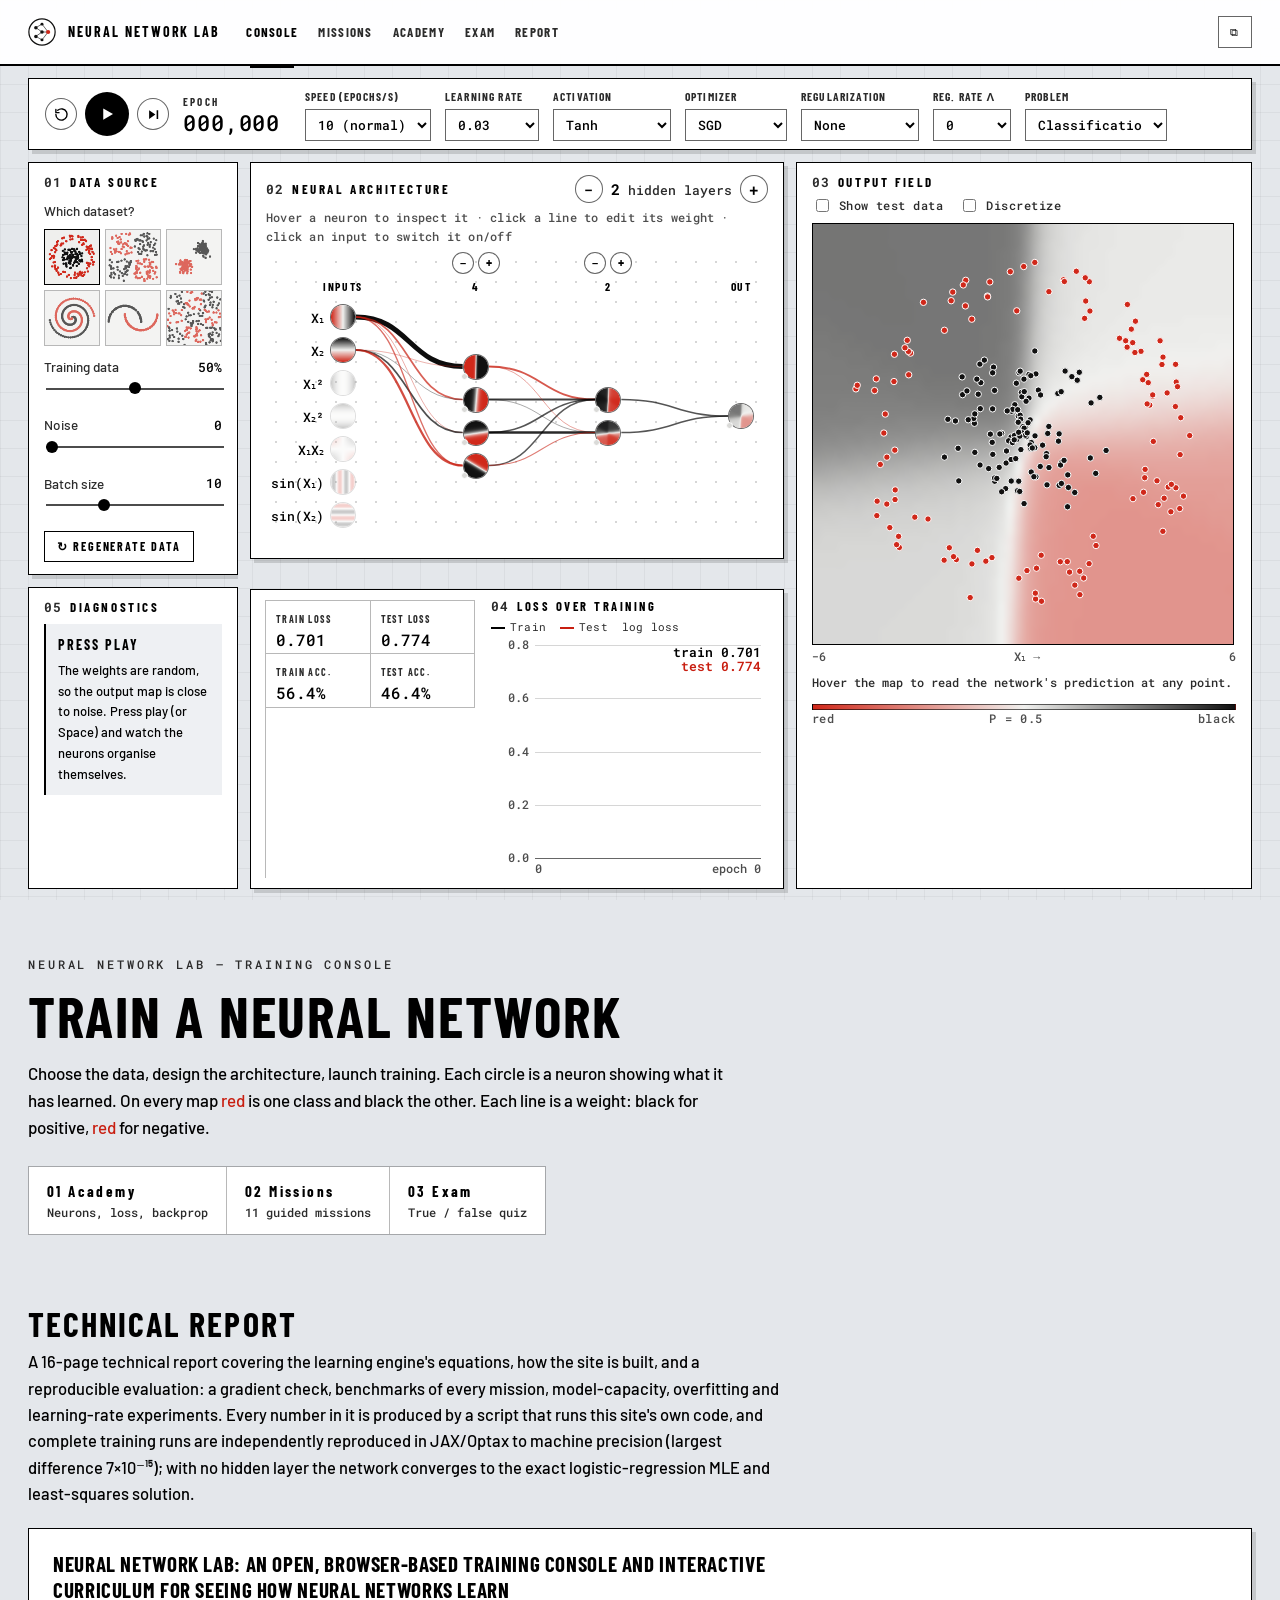
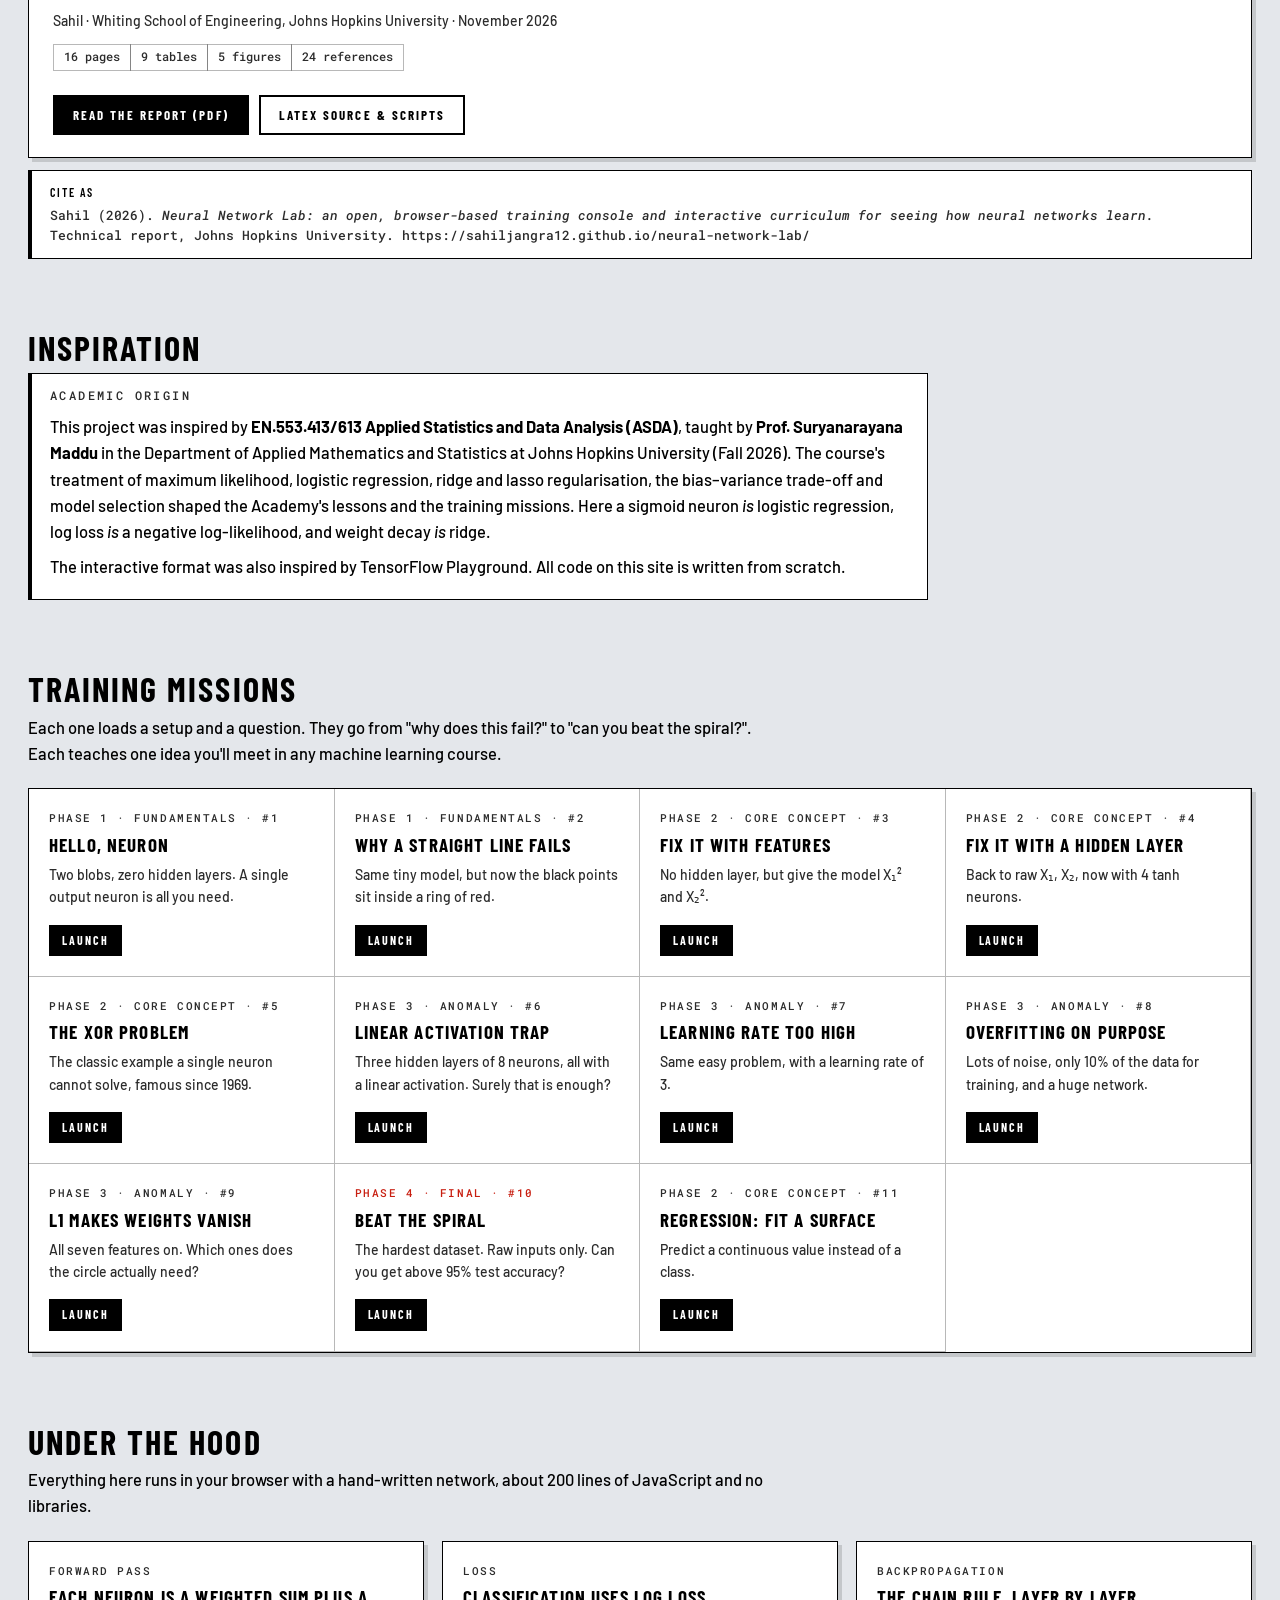
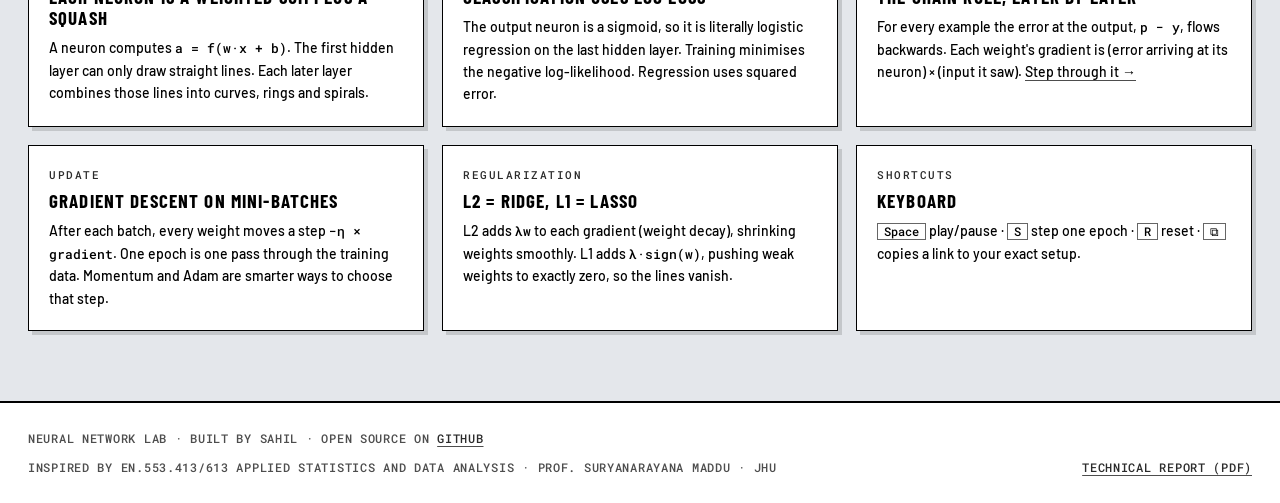
==== index.html @ 4560dbea "Tinted grid background with solid white, black-bordered panels for contrast" ====
<!DOCTYPE html>
<html lang="en">
<head>
<meta charset="utf-8">
<meta name="viewport" content="width=device-width, initial-scale=1">
<meta name="theme-color" content="#ffffff">
<title>Neural Network Lab · Train a neural network in your browser</title>
<meta name="description" content="An interactive neural network playground: build a network, train it live with backpropagation, and see what every neuron learns. With guided challenges and step-by-step lessons.">
<link rel="icon" href="img/logo.svg" type="image/svg+xml">
<link rel="preconnect" href="https://fonts.googleapis.com">
<link href="https://fonts.googleapis.com/css2?family=Barlow:wght@400;500;600;700&family=Barlow+Condensed:wght@500;600;700&family=Roboto+Mono:wght@400;500;600&display=swap" rel="stylesheet">
<link rel="stylesheet" href="css/style.css?v=202611210024">
<script src="js/fx.js?v=202611210024"></script>
</head>
<body>
<header class="nav"><div class="in">
  <a class="brand" href="index.html"><img class="logo" src="img/logo.svg" alt=""><span class="full">NEURAL NETWORK LAB<small>MISSION CONTROL</small></span></a>
  <nav>
    <a href="index.html" class="on">Console</a>
    <a href="#challenges">Missions</a>
    <a href="learn.html">Academy</a>
    <a href="learn.html#quiz" class="opt">Exam</a>
    <a href="#report" class="opt">Report</a>
  </nav>
  <div class="sp"></div>
  <button class="iconbtn" id="share" title="Copy a link to this exact setup" aria-label="Copy link">⧉</button>
  <span class="status"><i></i>SYSTEMS NOMINAL</span>
  <button class="iconbtn" id="fxbtn" title="Toggle visual effects">FX ON</button>
</div></header>


<div class="app">
<div class="topbar"><div class="controls">
  <div class="runctl">
    <button class="roundbtn" id="reset" title="Reset the network (R)" aria-label="Reset"><svg viewBox="0 0 24 24" fill="none" stroke="currentColor" stroke-width="2.2" stroke-linecap="round"><path d="M3 12a9 9 0 1 0 3-6.7"/><path d="M3 4v5h5"/></svg></button>
    <button class="play" id="play" title="Play / pause (Space)" aria-label="Play"><svg id="playicon" viewBox="0 0 24 24" fill="currentColor"><path d="M7 4.5v15l13-7.5z"/></svg></button>
    <button class="roundbtn" id="step" title="Train one epoch (S)" aria-label="Step"><svg viewBox="0 0 24 24" fill="currentColor"><path d="M5 5v14l10-7zM17 5h2.5v14H17z"/></svg></button>
  </div>
  <div class="epoch">Epoch<b id="epoch">000,000</b></div>
  <div class="ctl"><span>Speed (epochs/s)</span><select id="speed"><option value="1">1 (slowest)</option><option value="3">3</option><option value="10">10 (normal)</option><option value="25">25</option><option value="60">60 (max)</option></select></div>
  <div class="ctl"><span>Learning rate</span><select id="lr"></select></div>
  <div class="ctl"><span>Activation</span><select id="act"></select></div>
  <div class="ctl"><span>Optimizer</span><select id="opt"><option value="sgd">SGD</option><option value="momentum">Momentum</option><option value="adam">Adam</option></select></div>
  <div class="ctl"><span>Regularization</span><select id="reg"><option value="none">None</option><option value="l1">L1 (lasso)</option><option value="l2">L2 (ridge)</option></select></div>
  <div class="ctl"><span>Reg. rate λ</span><select id="regRate"></select></div>
  <div class="ctl"><span>Problem</span><select id="problem"><option value="class">Classification</option><option value="reg">Regression</option></select></div>
</div></div>

<div class="mission"><div class="bar" id="mission">
  <div class="t" id="missiontext"></div>
  <button class="btn sm" id="missionclose">Close</button>
</div></div>

<main class="pg">
  <!-- LEFT: data -->
  <div class="left">
    <div class="panel">
      <h3><span><span class="tagn">01</span>Data source</span></h3>
      <div class="sub" style="margin-bottom:8px">Which dataset?</div>
      <div class="dsgrid" id="dsgrid"></div>
      <div class="field"><div class="row"><span>Training data</span><span class="val" id="ratiov"></span></div><input type="range" id="ratio" min="10" max="90" step="10"></div>
      <div class="field"><div class="row"><span>Noise</span><span class="val" id="noisev"></span></div><input type="range" id="noise" min="0" max="50" step="5"></div>
      <div class="field"><div class="row"><span>Batch size</span><span class="val" id="batchv"></span></div><input type="range" id="batch" min="1" max="30" step="1"></div>
      <div class="field"><button class="btn sm" id="regen">↻ Regenerate data</button></div>
    </div>
    <div class="panel diag">
      <h3><span><span class="tagn">05</span>Diagnostics</span></h3>
      <div class="insight" id="insight"><b>Press play</b>The network starts with random weights, so its output map is close to random. Press play and watch it organise itself.</div>
    </div>
  </div>

  <!-- MIDDLE: network + telemetry -->
  <div class="mid">
  <div class="panel netpanel">
    <div class="nethead">
      <h3 style="margin:0"><span><span class="tagn">02</span>Neural architecture</span></h3>
      <div class="layers">
        <button class="roundbtn" id="remlayer" title="Remove a hidden layer" aria-label="Remove layer" style="width:28px;height:28px">−</button>
        <span><b id="nlayers">2</b> hidden layers</span>
        <button class="roundbtn" id="addlayer" title="Add a hidden layer" aria-label="Add layer" style="width:28px;height:28px">+</button>
        <span class="sub" id="nparams" style="margin-left:8px"></span>
      </div>
    </div>
    <div class="nettip">Hover a neuron to inspect it · click a line to edit its weight · click an input to switch it on/off</div>
    <div class="netwrap"><div class="net" id="net"><svg class="links" id="links"></svg></div></div>
  </div>
  <div class="panel tele">
    <div class="stats">
        <div class="stat"><span>Train loss</span><b id="trainloss">–</b></div>
        <div class="stat"><span>Test loss</span><b id="testloss">–</b></div>
        <div class="stat"><span id="acclbl">Train acc.</span><b id="trainacc">–</b></div>
        <div class="stat"><span id="acclbl2">Test acc.</span><b id="testacc">–</b></div>
    </div>
    <div class="chartbox"><h3><span><span class="tagn">04</span>Loss over training</span><span class="legend" style="margin:0"><span><i style="background:var(--fg)"></i>Train</span><span><i style="background:var(--neg)"></i>Test</span><span id="lossname"></span></span></h3><canvas id="losschart"></canvas></div>
  </div>
  </div>

  <!-- RIGHT: output -->
  <div class="right">
    <div class="panel outpanel">
      <h3><span><span class="tagn">03</span>Output field</span></h3>
      <div style="display:flex;gap:16px;margin:-4px 0 8px"><label class="chk"><input type="checkbox" id="showTest"> Show test data</label><label class="chk"><input type="checkbox" id="discretize"> Discretize</label></div>
      <div class="outbox"><canvas id="out" width="400" height="400"></canvas></div>
      <div class="axis"><span>−6</span><span>X₁ →</span><span>6</span></div>
      <div class="probe" id="probe">Hover the map to read the network's prediction at any point.</div>
      <div class="scale"></div>
      <div class="scalelbl"><span id="sclo">−1</span><span id="scmid">0</span><span id="schi">1</span></div>
    </div>
  </div>
</main>
</div>

<section class="hero" id="about">
  <div>
    <div class="kicker">NEURAL NETWORK LAB — TRAINING CONSOLE</div>
    <h1>Train a neural network</h1>
    <p>Choose the data, design the architecture, launch training. Each circle is a neuron showing what it has learned. On every map <span style="color:var(--neg)">red</span> is one class and black the other. Each line is a weight: black for positive, <span style="color:var(--neg)">red</span> for negative.</p>
  </div>
  <div class="steps3">
    <a href="learn.html"><b>01 Academy</b>Neurons, loss, backprop</a>
    <a href="#challenges"><b>02 Missions</b>11 guided missions</a>
    <a href="learn.html#quiz"><b>03 Exam</b>True / false quiz</a>
  </div>
</section>

<section class="section" id="report">
  <h2>Technical report</h2>
  <p class="lead">A 16-page technical report covering the learning engine's equations, how the site is built, and a reproducible evaluation: a gradient check, benchmarks of every mission, model-capacity, overfitting and learning-rate experiments. Every number in it is produced by a script that runs this site's own code, and complete training runs are independently reproduced in JAX/Optax to machine precision (largest difference 7×10⁻¹⁵); with no hidden layer the network converges to the exact logistic-regression MLE and least-squares solution.</p>
  <div class="reportbox">
    <div class="rmeta">
      <div class="rtitle">Neural Network Lab: an open, browser-based training console and interactive curriculum for seeing how neural networks learn</div>
      <div class="rauth">Sahil · Whiting School of Engineering, Johns Hopkins University · November 2026</div>
      <div class="rfacts"><span>16 pages</span><span>9 tables</span><span>5 figures</span><span>24 references</span></div>
    </div>
    <div class="ractions">
      <a class="btn pri" href="report/neural-network-lab-technical-report.pdf" target="_blank" rel="noopener">Read the report (PDF)</a>
      <a class="btn" href="https://github.com/sahiljangra12/neural-network-lab/tree/main/paper" target="_blank" rel="noopener">LaTeX source &amp; scripts</a>
    </div>
  </div>
  <div class="cite"><span>Cite as</span>Sahil (2026). <i>Neural Network Lab: an open, browser-based training console and interactive curriculum for seeing how neural networks learn.</i> Technical report, Johns Hopkins University. https://sahiljangra12.github.io/neural-network-lab/</div>
</section>

<section class="section" id="inspiration">
  <h2>Inspiration</h2>
  <div class="inspo">
    <div class="ilabel">Academic origin</div>
    <p>This project was inspired by <b>EN.553.413/613 Applied Statistics and Data Analysis (ASDA)</b>, taught by <b>Prof. Suryanarayana Maddu</b> in the Department of Applied Mathematics and Statistics at Johns Hopkins University (Fall 2026). The course's treatment of maximum likelihood, logistic regression, ridge and lasso regularisation, the bias–variance trade-off and model selection shaped the Academy's lessons and the training missions. Here a sigmoid neuron <i>is</i> logistic regression, log loss <i>is</i> a negative log-likelihood, and weight decay <i>is</i> ridge.</p>
    <p class="sub">The interactive format was also inspired by TensorFlow Playground. All code on this site is written from scratch.</p>
  </div>
</section>

<section class="section" id="challenges">
  <h2>Training missions</h2>
  <p class="lead">Each one loads a setup and a question. They go from "why does this fail?" to "can you beat the spiral?". Each teaches one idea you'll meet in any machine learning course.</p>
  <div class="cards" id="cards"></div>
</section>

<section class="section">
  <h2>Under the hood</h2>
  <p class="lead">Everything here runs in your browser with a hand-written network, about 200 lines of JavaScript and no libraries.</p>
  <div class="guide">
    <div class="card"><div class="lvl l2">Forward pass</div><h4>Each neuron is a weighted sum plus a squash</h4><p>A neuron computes <code>a = f(w·x + b)</code>. The first hidden layer can only draw straight lines. Each later layer combines those lines into curves, rings and spirals.</p></div>
    <div class="card"><div class="lvl l2">Loss</div><h4>Classification uses log loss</h4><p>The output neuron is a sigmoid, so it is literally logistic regression on the last hidden layer. Training minimises the negative log-likelihood. Regression uses squared error.</p></div>
    <div class="card"><div class="lvl l2">Backpropagation</div><h4>The chain rule, layer by layer</h4><p>For every example the error at the output, <code>p − y</code>, flows backwards. Each weight's gradient is (error arriving at its neuron) × (input it saw). <a href="learn.html#backprop">Step through it →</a></p></div>
    <div class="card"><div class="lvl l2">Update</div><h4>Gradient descent on mini-batches</h4><p>After each batch, every weight moves a step <code>−η × gradient</code>. One epoch is one pass through the training data. Momentum and Adam are smarter ways to choose that step.</p></div>
    <div class="card"><div class="lvl l2">Regularization</div><h4>L2 = ridge, L1 = lasso</h4><p>L2 adds <code>λw</code> to each gradient (weight decay), shrinking weights smoothly. L1 adds <code>λ·sign(w)</code>, pushing weak weights to exactly zero, so the lines vanish.</p></div>
    <div class="card"><div class="lvl l2">Shortcuts</div><h4>Keyboard</h4><p><span class="kbd">Space</span> play/pause · <span class="kbd">S</span> step one epoch · <span class="kbd">R</span> reset · <span class="kbd">⧉</span> copies a link to your exact setup.</p></div>
  </div>
</section>

<footer class="site"><div class="in">
  <span>Neural Network Lab · built by Sahil · open source on <a href="https://github.com/sahiljangra12/neural-network-lab">GitHub</a></span>
  <span>Inspired by EN.553.413/613 Applied Statistics and Data Analysis · Prof. Suryanarayana Maddu · JHU</span>
  <span><a href="report/neural-network-lab-technical-report.pdf">Technical report (PDF)</a></span>
</div></footer>

<div id="boot"><div class="term"><div class="logo-big">NEURAL NETWORK LAB</div><div class="lines"></div><div class="bar2"><i></i></div><div class="skip">Click to skip</div></div></div>
<div id="fab"><button id="fabplay" aria-label="Play or pause training"><svg viewBox="0 0 24 24" fill="currentColor"><path d="M7 4.5v15l13-7.5z"/></svg></button><div><b id="fabep">Epoch 0</b><span id="fabacc"></span></div></div>
<div class="tooltip" id="tip"></div>
<div class="wedit" id="wedit"><div style="margin-bottom:6px;color:var(--mut)" id="weditlbl">Weight</div><input id="weditin" type="number" step="0.1"> <button class="btn sm" id="weditok">Set</button></div>

<script type="module" src="js/playground.js?v=202611210024"></script>
</body>
</html>
---- css/style.css ----
/* ============ NEURAL NETWORK LAB · mission-control theme (light) ============ */
:root {
  --bg: #ffffff; --card: #ffffff; --card2: #f4f4f2; --solid: #fafafa;
  --fg: #000000; --mut: #2b2b2b; --faint: #4d4d4d;
  --line: rgba(0, 0, 0, .28); --line2: rgba(0, 0, 0, .6);
  --acc: #111111; --acc2: #d0281a; --acc-soft: rgba(0, 0, 0, .04);
  --pos: #000000; --neg: #c81e10; --ok: #000000; --warn: #c81e10; --bad: #c81e10;
  --display: 'Barlow Condensed', 'Barlow', 'Helvetica Neue', Arial, sans-serif;
  --body: 'Barlow', 'Helvetica Neue', Arial, sans-serif;
  --mono: 'Roboto Mono', ui-monospace, monospace;
}
* { box-sizing: border-box; }
html { scroll-behavior: smooth; }
body { margin: 0; background: var(--bg); color: var(--fg); font: 16px/1.6 var(--body); -webkit-font-smoothing: antialiased; overflow-x: hidden; }
body::before { content: none; }
#fxcanvas { position: fixed; inset: 0; z-index: -1; pointer-events: none; }
a { color: var(--fg); text-decoration: underline; text-decoration-color: var(--faint); text-underline-offset: 3px; }
a:hover { text-decoration-color: var(--fg); }
code, .mono { font-family: var(--mono); font-size: .9em; }
h1, h2, h3, h4 { font-family: var(--display); letter-spacing: .06em; line-height: 1.1; font-weight: 600; text-transform: uppercase; }
::selection { background: rgba(0,0,0, .25); }

/* ---------- Panels: thin rules, no decoration ---------- */
.panel, .controls, .card, .widget, .mission .bar { position: relative; background: var(--card); border: 1px solid var(--line); }

/* ---------- Nav ---------- */
.nav { position: sticky; top: 0; z-index: 50; background: rgba(255,255,255,.9); backdrop-filter: blur(10px); border-bottom: 1px solid var(--line); }
.nav .in { max-width: 1480px; margin: 0 auto; padding: 14px 28px; display: flex; align-items: center; gap: 30px; }
.brand { display: flex; align-items: center; gap: 12px; color: var(--fg); font-family: var(--display); font-weight: 700; letter-spacing: .22em; font-size: 16px; text-decoration: none; }
.brand .logo { width: 28px; height: 28px; }
.brand small { display: block; font-family: var(--mono); font-weight: 400; letter-spacing: .12em; color: var(--faint); font-size: 10px; margin-top: 2px; }
.nav nav { display: flex; gap: 4px; }
.nav nav a { color: var(--mut); padding: 6px 12px; font-family: var(--display); font-size: 14px; font-weight: 600; letter-spacing: .16em; text-transform: uppercase; text-decoration: none; position: relative; }
.nav nav a:hover, .nav nav a.on { color: var(--fg); }
.nav nav a.on::after { content: ''; position: absolute; left: 12px; right: 12px; bottom: -15px; height: 2px; background: var(--fg); }
.nav .sp { flex: 1; }
.status { font-family: var(--mono); font-size: 11px; color: var(--mut); letter-spacing: .12em; display: flex; align-items: center; gap: 8px; }
.status i { width: 6px; height: 6px; border-radius: 50%; background: var(--neg); }
.iconbtn { white-space: nowrap; background: transparent; border: 1px solid var(--line2); color: var(--fg); min-width: 34px; height: 32px; cursor: pointer; display: grid; place-items: center; font-family: var(--mono); font-size: 11px; letter-spacing: .1em; padding: 0 9px; }
.iconbtn:hover { background: var(--fg); color: var(--bg); }

/* ---------- Buttons & inputs ---------- */
button, select, input { font: inherit; }
.btn { border: 2px solid var(--fg); background: transparent; color: var(--fg); padding: 8px 18px; cursor: pointer; font-family: var(--display); font-weight: 600; font-size: 13px; letter-spacing: .16em; text-transform: uppercase; display: inline-flex; align-items: center; gap: 6px; transition: background .15s, color .15s; }
.btn:hover { background: var(--fg); color: var(--bg); }
.btn.pri { background: var(--fg); color: var(--bg); }
.btn.pri:hover { background: transparent; color: var(--fg); }
.btn.sm { padding: 5px 12px; font-size: 12px; border-width: 1px; }
.btn:disabled { opacity: .3; cursor: default; background: transparent; color: var(--fg); }
select { border: 1px solid var(--line2); background: var(--bg); color: var(--fg); padding: 6px 8px; font-family: var(--mono); font-size: 13px; cursor: pointer; border-radius: 0; }
select:focus, input:focus { outline: 1px solid var(--fg); }
input[type=number] { background: var(--bg); color: var(--fg); border: 1px solid var(--line2); padding: 4px 6px; font-family: var(--mono); }
input[type=range] { -webkit-appearance: none; appearance: none; width: 100%; height: 18px; background: transparent; cursor: pointer; }
input[type=range]::-webkit-slider-runnable-track { height: 1px; background: rgba(0,0,0,.45); }
input[type=range]::-moz-range-track { height: 1px; background: rgba(0,0,0,.45); }
input[type=range]::-webkit-slider-thumb { -webkit-appearance: none; width: 12px; height: 12px; margin-top: -5.5px; background: var(--fg); border-radius: 50%; }
input[type=range]::-moz-range-thumb { width: 12px; height: 12px; background: var(--fg); border-radius: 50%; border: 0; }
input[type=checkbox] { accent-color: #111; }
label.chk { display: flex; align-items: center; gap: 7px; font-size: 12px; color: var(--mut); cursor: pointer; user-select: none; font-family: var(--mono); letter-spacing: .04em; }

/* ---------- Hero ---------- */
.hero { max-width: 1480px; margin: 54px auto 0; padding: 0 28px; display: flex; justify-content: space-between; align-items: flex-end; gap: 24px; flex-wrap: wrap; }
.hero .kicker { font-family: var(--mono); color: var(--mut); font-size: 12px; letter-spacing: .24em; }
.hero h1 { font-size: 58px; margin: 10px 0 0; letter-spacing: .03em; font-weight: 700; color: var(--fg); }
.hero p { margin: 12px 0 0; color: var(--mut); max-width: 700px; font-size: 17px; }
.caret { display: none; }
.steps3 { display: flex; gap: 0; border: 1px solid var(--line); }
.steps3 a { display: flex; flex-direction: column; padding: 12px 18px; font-size: 12px; color: var(--mut); min-width: 150px; font-family: var(--mono); text-decoration: none; border-left: 1px solid var(--line); }
.steps3 a:first-child { border-left: 0; }
.steps3 a b { color: var(--fg); font-family: var(--display); font-size: 15px; letter-spacing: .16em; }
.steps3 a:hover { background: var(--fg); color: #ddd; }
.steps3 a:hover b { color: var(--bg); }

/* ---------- Control deck ---------- */
.topbar { max-width: 1480px; margin: 34px auto 0; padding: 0 28px; }
.controls { padding: 14px 20px; display: flex; flex-wrap: wrap; align-items: center; gap: 14px 28px; }
.runctl { display: flex; align-items: center; gap: 12px; }
.play { width: 52px; height: 52px; border-radius: 50%; background: var(--fg); border: 0; color: var(--bg); cursor: pointer; display: grid; place-items: center; }
.play:hover { background: #3a3a3a; }
.play svg { width: 18px; height: 18px; }
.roundbtn { width: 36px; height: 36px; border-radius: 50%; border: 1px solid var(--line2); background: transparent; color: var(--fg); cursor: pointer; display: grid; place-items: center; font-size: 16px; }
.roundbtn:hover { border-color: var(--fg); }
.roundbtn svg { width: 15px; height: 15px; }
.epoch { font-family: var(--display); font-size: 11px; font-weight: 600; letter-spacing: .2em; color: var(--mut); min-width: 140px; text-transform: uppercase; }
.epoch b { color: var(--fg); font-family: var(--mono); font-size: 26px; font-weight: 400; display: block; line-height: 1.15; letter-spacing: .04em; }
.ctl { display: flex; flex-direction: column; gap: 4px; }
.ctl > span { font-family: var(--display); font-size: 11px; font-weight: 600; text-transform: uppercase; letter-spacing: .18em; color: var(--mut); }

/* ---------- Layout ---------- */
.pg { max-width: 1480px; margin: 18px auto; padding: 0 28px; display: grid; grid-template-columns: 236px minmax(0, 1fr) 390px; gap: 18px; align-items: start; }
.pg > *, .learn > * { min-width: 0; }
.panel { padding: 16px 18px; }
.panel h3 { margin: 0 0 14px; font-size: 14px; letter-spacing: .2em; color: var(--fg); display: flex; justify-content: space-between; align-items: center; gap: 8px; }
.tagn { font-family: var(--mono); color: var(--faint); letter-spacing: .08em; margin-right: 8px; font-weight: 400; }
.panel + .panel { margin-top: 18px; }
.sub { font-size: 13.5px; color: var(--mut); }
.row { display: flex; align-items: center; justify-content: space-between; gap: 8px; font-size: 13.5px; color: var(--mut); }
.val { font-family: var(--mono); font-size: 12.5px; color: var(--fg); }
.field { margin-top: 14px; }
.dsgrid { display: grid; grid-template-columns: repeat(3, 1fr); gap: 6px; }
.ds { border: 1px solid var(--line); padding: 0; background: none; cursor: pointer; position: relative; aspect-ratio: 1; overflow: hidden; }
.ds canvas { width: 100%; height: 100%; display: block; opacity: .7; }
.ds.on { border: 1px solid var(--fg); }
.ds.on canvas { opacity: 1; }
.ds:hover:not(.on) { border-color: var(--line2); }
.ds .tip { position: absolute; left: 0; right: 0; bottom: 0; font-size: 9.5px; background: rgba(255,255,255,.92); color: var(--fg); padding: 1px 0; opacity: 0; font-family: var(--mono); letter-spacing: .06em; }
.ds:hover .tip { opacity: 1; }

/* ---------- Network ---------- */
.netwrap { position: relative; overflow-x: auto; }
.nethead { display: flex; align-items: center; justify-content: space-between; gap: 12px; flex-wrap: wrap; margin-bottom: 4px; }
.nethead .layers { display: flex; align-items: center; gap: 8px; font-size: 12.5px; color: var(--mut); font-family: var(--mono); }
.nethead .layers b { color: var(--fg); font-size: 15px; }
.net { position: relative; min-height: 420px; }
.net svg.links { position: absolute; inset: 0; overflow: visible; }
.net svg.links path { fill: none; cursor: pointer; }
.net.training svg.links path { stroke-dasharray: 1 7; stroke-linecap: round; animation: flow 2s linear infinite; }
.net svg.links path:hover { stroke-opacity: 1 !important; }
.node { position: absolute; width: 40px; height: 40px; border-radius: 50%; border: 1px solid var(--line2); background: var(--solid); cursor: pointer; transition: transform .15s; }
.node canvas { width: 100%; height: 100%; display: block; border-radius: 50%; }
.node:hover { transform: scale(1.12); z-index: 5; border-color: var(--fg); }
.node.off { opacity: .22; }
.node.off:hover { opacity: .55; }
.node .bias { position: absolute; left: -3px; bottom: -1px; width: 7px; height: 7px; border-radius: 50%; border: 1px solid #fff; }
.featlabel { position: absolute; font-size: 12px; color: var(--mut); text-align: right; width: 60px; font-family: var(--mono); pointer-events: none; }
.colhead { position: absolute; text-align: center; font-size: 11px; color: var(--mut); font-family: var(--display); font-weight: 600; letter-spacing: .14em; text-transform: uppercase; }
.colhead .pm { display: flex; gap: 4px; justify-content: center; margin-bottom: 3px; }
.colhead .pm button { width: 22px; height: 22px; border: 1px solid var(--line2); background: transparent; color: var(--fg); cursor: pointer; font-size: 14px; line-height: 1; padding: 0; border-radius: 50%; }
.colhead .pm button:hover { background: var(--fg); color: var(--bg); }
.tooltip { position: fixed; z-index: 300; pointer-events: none; background: var(--fg); color: var(--bg); font-size: 12.5px; padding: 7px 10px; max-width: 270px; line-height: 1.45; opacity: 0; transition: opacity .1s; }
.tooltip.show { opacity: 1; }
.tooltip .mono { color: var(--bg); }
.wedit { position: fixed; z-index: 301; background: var(--bg); border: 1px solid var(--fg); padding: 10px; display: none; font-size: 12.5px; }
.wedit input { width: 110px; }

/* ---------- Output ---------- */
.outbox { position: relative; }
#out { width: 100%; aspect-ratio: 1; display: block; border: 1px solid var(--line2); cursor: crosshair; }
.axis { display: flex; justify-content: space-between; font-family: var(--mono); font-size: 10.5px; color: var(--faint); margin-top: 3px; }
.scale { height: 6px; background: linear-gradient(90deg, rgb(208,40,26), rgb(240,240,238), #111); margin-top: 12px; border: 1px solid var(--line2); }
.scalelbl { display: flex; justify-content: space-between; font-size: 10.5px; color: var(--faint); font-family: var(--mono); letter-spacing: .06em; }
.stats { display: grid; grid-template-columns: 1fr 1fr; gap: 0; margin-top: 14px; border-top: 1px solid var(--line); border-left: 1px solid var(--line); }
.stat { border-right: 1px solid var(--line); border-bottom: 1px solid var(--line); padding: 8px 12px; }
.stat span { font-family: var(--display); font-weight: 600; font-size: 11px; text-transform: uppercase; letter-spacing: .18em; color: var(--mut); }
.stat b { display: block; font-family: var(--mono); font-weight: 400; font-size: 21px; color: var(--fg); }
#losschart { width: 100%; height: 90px; display: block; margin-top: 12px; }
.legend { display: flex; gap: 14px; font-size: 11px; color: var(--mut); margin-top: 4px; font-family: var(--mono); flex-wrap: wrap; }
.legend i { display: inline-block; width: 14px; height: 2px; vertical-align: middle; margin-right: 5px; }
.probe { font-family: var(--mono); font-size: 12px; color: var(--mut); min-height: 18px; margin-top: 6px; }
.probe b { color: var(--fg); }
.insight { padding: 10px 12px; font-size: 14px; border-left: 2px solid var(--fg); background: var(--acc-soft); }
.insight b { display: block; margin-bottom: 3px; font-family: var(--display); font-size: 14px; letter-spacing: .14em; text-transform: uppercase; color: var(--fg); }
.insight.warn { border-left-color: var(--warn); } .insight.warn b { color: var(--warn); }
.insight.bad { border-left-color: var(--bad); } .insight.bad b { color: var(--bad); }
.insight.ok { border-left-color: var(--ok); } .insight.ok b { color: var(--ok); }
.mission { max-width: 1480px; margin: 0 auto; padding: 0 28px; }
.mission .bar { display: none; border-color: var(--line2); border-left: 2px solid var(--fg); padding: 14px 18px; margin-top: 16px; gap: 14px; align-items: flex-start; }
.mission .bar.show { display: flex; animation: rise .3s ease-out; }
.mission .bar .t { flex: 1; font-size: 15px; }
.mission .bar .t > b:first-child { font-family: var(--display); letter-spacing: .14em; font-size: 17px; text-transform: uppercase; }

/* ---------- Sections ---------- */
.section { max-width: 1480px; margin: 70px auto; padding: 0 28px; }
.section > h2 { font-size: 34px; margin: 0 0 6px; }
.section > p.lead { color: var(--mut); margin: 0 0 22px; max-width: 760px; font-size: 16.5px; }
.cards { display: grid; grid-template-columns: repeat(auto-fill, minmax(270px, 1fr)); gap: 0; border-top: 1px solid var(--line); border-left: 1px solid var(--line); }
.cards .card { border: 0; border-right: 1px solid var(--line); border-bottom: 1px solid var(--line); background: transparent; }
.card { padding: 20px; display: flex; flex-direction: column; gap: 8px; transition: background .2s; }
.cards .card:hover { background: rgba(0,0,0,.04); }
.card .lvl { font-family: var(--mono); font-size: 11px; text-transform: uppercase; letter-spacing: .14em; color: var(--mut); }
.card h4 { margin: 0; font-size: 19px; }
.card p { margin: 0; font-size: 14px; color: var(--mut); flex: 1; }
.card .btn { align-self: flex-start; margin-top: 8px; }
.lvl.l4 { color: var(--neg); }
.guide { display: grid; grid-template-columns: repeat(auto-fit, minmax(300px, 1fr)); gap: 18px; }
.guide .card p { color: #111111; }
.kbd { font-family: var(--mono); font-size: 11.5px; border: 1px solid var(--line2); padding: 0 6px; }
footer.site { border-top: 1px solid var(--line); margin-top: 70px; }
footer.site .in { max-width: 1480px; margin: 0 auto; padding: 26px 28px; display: flex; flex-wrap: wrap; gap: 10px 26px; justify-content: space-between; font-size: 12px; color: var(--faint); font-family: var(--mono); letter-spacing: .06em; text-transform: uppercase; }
footer.site a { color: var(--mut); }

/* ---------- Launch sequence ---------- */
#boot { position: fixed; inset: 0; z-index: 400; background: var(--bg); display: flex; align-items: center; justify-content: center; transition: opacity .6s; cursor: pointer; }
#boot.hide { opacity: 0; pointer-events: none; }
#boot .term { font-family: var(--mono); color: var(--mut); font-size: 13px; line-height: 2; width: min(520px, 88vw); letter-spacing: .06em; }
#boot .term .ok { color: var(--fg); }
#boot .term .logo-big { font-family: var(--display); font-weight: 700; font-size: 26px; letter-spacing: .3em; color: var(--fg); margin-bottom: 18px; }
#boot .bar2 { height: 1px; background: rgba(0,0,0,.15); margin-top: 16px; overflow: hidden; }
#boot .bar2 i { display: block; height: 100%; width: 0; background: var(--fg); transition: width .2s; }
#boot .skip { color: var(--faint); font-size: 10.5px; margin-top: 12px; letter-spacing: .16em; text-transform: uppercase; }

/* ---------- Academy ---------- */
.learn { max-width: 1220px; margin: 0 auto; padding: 0 28px; display: grid; grid-template-columns: 240px minmax(0, 1fr); gap: 44px; }
.toc { position: sticky; top: 80px; align-self: start; padding-top: 40px; font-size: 13px; }
.toc b { display: block; font-family: var(--display); font-size: 13px; text-transform: uppercase; letter-spacing: .2em; color: var(--fg); margin-bottom: 12px; }
.toc a { display: block; color: var(--mut); padding: 5px 12px; border-left: 1px solid var(--line); font-family: var(--mono); font-size: 12.5px; text-decoration: none; }
.toc a.on, .toc a:hover { color: var(--fg); border-left: 2px solid var(--fg); padding-left: 11px; }
.toc .prog { height: 1px; background: var(--line); margin-top: 16px; overflow: hidden; }
.toc .prog i { display: block; height: 100%; width: 0; background: var(--fg); transition: width .2s; }
.lesson { padding-top: 44px; }
.lesson + .lesson { border-top: 1px solid var(--line); margin-top: 50px; }
.lesson .num { font-family: var(--mono); color: var(--mut); font-size: 12px; letter-spacing: .22em; text-transform: uppercase; }
.lesson h2 { font-size: 38px; margin: 8px 0 14px; }
.lesson > p, .lesson li { font-size: 16.5px; max-width: 780px; color: #111111; }
.lesson b { color: var(--fg); }
.lesson .lead { font-size: 19px; color: var(--mut); }
.widget { padding: 22px; margin: 22px 0; }
.wgrid { display: grid; grid-template-columns: minmax(0, 1fr) minmax(0, 1fr); gap: 24px; align-items: start; }
.formula { font-family: var(--mono); background: var(--card2); border: 1px solid var(--line); padding: 10px 12px; font-size: 13.5px; overflow-x: auto; white-space: nowrap; color: var(--fg); }
.formula .p { color: var(--pos); } .formula .n { color: var(--neg); }
.sl { display: grid; grid-template-columns: 70px 1fr 60px; gap: 10px; align-items: center; font-size: 13px; margin: 8px 0; font-family: var(--mono); color: var(--mut); }
.sl .val { text-align: right; }
.callout { border-left: 2px solid var(--fg); background: var(--acc-soft); padding: 12px 16px; margin: 20px 0; font-size: 15.5px; max-width: 780px; color: #111111; }
.callout > b:first-child { display: block; font-family: var(--display); font-size: 14px; letter-spacing: .16em; text-transform: uppercase; color: var(--fg); margin-bottom: 2px; }
.callout.exam { border-left-color: var(--neg); }
.callout.exam > b:first-child { color: var(--neg); }
.pills { display: flex; flex-wrap: wrap; gap: 0; margin-bottom: 14px; border: 1px solid var(--line2); width: fit-content; max-width: 100%; }
.pill { border: 0; border-right: 1px solid var(--line2); background: transparent; color: var(--mut); padding: 6px 14px; font-size: 12px; cursor: pointer; font-family: var(--display); font-weight: 600; letter-spacing: .12em; text-transform: uppercase; }
.pill:last-child { border-right: 0; }
.pill:hover { color: var(--fg); }
.pill.on { background: var(--fg); color: var(--bg); }
canvas.plot { width: 100%; display: block; border: 1px solid var(--line); }
.facts { display: grid; grid-template-columns: repeat(3, 1fr); gap: 0; margin-top: 12px; border-left: 1px solid var(--line); border-top: 1px solid var(--line); }
.facts div { border-right: 1px solid var(--line); border-bottom: 1px solid var(--line); padding: 8px 10px; font-size: 13px; font-family: var(--mono); }
.facts div span { display: block; font-family: var(--display); font-weight: 600; font-size: 10.5px; text-transform: uppercase; letter-spacing: .16em; color: var(--mut); }
.bp-svg { width: 100%; display: block; }
.bp-svg text { font-family: var(--mono); font-size: 12.5px; fill: var(--fg); paint-order: stroke; stroke: #ffffff; stroke-width: 5px; stroke-linejoin: round; }
.bp-svg .lab { font-family: var(--body); fill: var(--mut); font-size: 12px; }
.bpsteps { display: flex; gap: 0; flex-wrap: wrap; margin: 12px 0; border: 0; width: auto; }
.bpsteps .pill { border: 1px solid var(--line2); margin: 0 -1px -1px 0; }
.bpexp { font-size: 15px; min-height: 120px; margin-top: 12px; }
.bpexp .eq { font-family: var(--mono); font-size: 13px; background: var(--card2); border: 1px solid var(--line); border-left: 2px solid var(--fg); padding: 9px 11px; margin-top: 8px; white-space: pre-wrap; color: var(--fg); }
table.gl { width: 100%; border-collapse: collapse; font-size: 15px; }
table.gl td { border-bottom: 1px solid var(--line); padding: 10px 8px; vertical-align: top; color: #111111; }
table.gl td:first-child { width: 220px; font-family: var(--display); font-weight: 600; letter-spacing: .08em; text-transform: uppercase; color: var(--fg); }
.gsearch { width: 100%; max-width: 380px; padding: 9px 12px; border: 1px solid var(--line2); background: var(--bg); color: var(--fg); font-family: var(--mono); margin-bottom: 12px; }
.quiz .q { border: 1px solid var(--line); padding: 14px 16px; margin-bottom: -1px; background: transparent; }
.quiz .q p { margin: 0 0 10px; font-weight: 500; }
.quiz .q .opts { display: flex; gap: 8px; }
.quiz .q .why { display: none; margin-top: 10px; font-size: 14.5px; color: var(--mut); }
.quiz .q.done .why { display: block; }
.quiz .q.right { border-left: 2px solid var(--ok); }
.quiz .q.wrong { border-left: 2px solid var(--bad); }
.quiz .verdict { font-weight: 600; font-family: var(--mono); }
.quiz .q.right .verdict { color: var(--ok); } .quiz .q.wrong .verdict { color: var(--bad); }
#quizreset { margin-top: 16px; }
.score { font-family: var(--mono); font-size: 13px; margin-bottom: 12px; color: var(--mut); letter-spacing: .06em; }

/* ---------- Motion ---------- */
@keyframes flow { to { stroke-dashoffset: -8; } }
@keyframes rise { from { opacity: 0; transform: translateY(-6px); } }
@media (prefers-reduced-motion: reduce) { *, *::before, *::after { animation: none !important; transition: none !important; } }

/* ---------- Responsive ---------- */
@media (max-width: 1099px) {
  .pg { grid-template-columns: 230px minmax(0, 1fr); }
  .pg .right { grid-column: 1 / -1; display: grid; grid-template-columns: 1fr 1fr; gap: 18px; }
  .pg .right .panel + .panel { margin-top: 0; }
}
@media (max-width: 860px) {
  .pg { grid-template-columns: 1fr; }
  .pg .right { grid-template-columns: 1fr; }
  .learn { grid-template-columns: 1fr; }
  .toc { display: none; }
  .wgrid { grid-template-columns: 1fr; }
  .brand span.full, .status { display: none; }
  .nav .in { gap: 12px; padding: 10px 16px; }
  .nav nav a { padding: 6px 6px; font-size: 11.5px; letter-spacing: .08em; }
  #fxbtn { display: none; }
  .brand .logo { width: 24px; height: 24px; }
  .nav nav a.on::after { bottom: -11px; }
  .nav nav a.opt { display: none; }
  .hero, .topbar, .pg, .section, .mission { padding-left: 16px; padding-right: 16px; }
  .hero { margin-top: 32px; }
  .hero h1 { font-size: 38px; }
  .steps3 { display: none; }
  .facts { grid-template-columns: 1fr 1fr; }
  .controls { gap: 12px 16px; }
  .lesson h2 { font-size: 28px; }
}

/* ---------- Single-screen console layout ---------- */
.nettip { font-family: var(--mono); font-size: 11px; color: var(--faint); margin: 2px 0 6px; letter-spacing: .02em; }
.mid { display: flex; flex-direction: column; gap: 18px; min-width: 0; }
.tele .stat span { white-space: nowrap; }
.tele .stats { margin: 0; }
.chartbox { display: flex; flex-direction: column; min-width: 0; }
.chartbox h3 { margin: 0 0 6px !important; font-size: 12.5px !important; flex-wrap: wrap; }
.chartbox .legend { font-size: 10.5px; letter-spacing: .02em; text-transform: none; font-weight: 400; }
#losschart { flex: 1; min-height: 70px; margin-top: 0; }
.left { display: flex; flex-direction: column; gap: 18px; min-width: 0; }
.left .panel + .panel { margin-top: 0; }
:root { --map: clamp(240px, min(calc(100vh - 345px), 33vw, calc(100vw - 830px)), 640px); }
body.mission-on { --map: clamp(200px, min(calc(100vh - 430px), 33vw, calc(100vw - 830px)), 620px); }

@media (min-width: 1100px) and (min-height: 600px) {
  .nav .in { height: 64px; padding-top: 0; padding-bottom: 0; }
  .nav nav a.on::after { bottom: -20px; }
  .app { height: calc(100vh - 65px); display: flex; flex-direction: column; overflow: hidden; }
  .topbar, .mission, .pg { width: 100%; max-width: 1880px; }
  .nav .in { max-width: 1880px; }
  .topbar { margin-top: 12px; flex: none; }
  .controls { padding: 8px 16px; gap: 8px 22px; }
  .play { width: 44px; height: 44px; }
  .roundbtn { width: 32px; height: 32px; }
  .epoch b { font-size: 22px; }
  .mission { flex: none; }
  .mission .bar { margin-top: 10px; padding: 8px 14px; }
  .mission .bar .t { font-size: 13.5px; line-height: 1.45; }
  .mission .bar .t > b:first-child { font-size: 15px; }
  .pg { flex: 1; min-height: 0; width: 100%; margin: 12px auto 12px; gap: 12px;
        grid-template-columns: 236px minmax(420px, 1fr) calc(var(--map) + 34px); grid-template-rows: minmax(0, 1fr); align-items: stretch; }
  .panel { padding: 12px 15px; }
  .panel h3 { margin-bottom: 10px; font-size: 13px; }
  .field { margin-top: 10px; }
  .left { gap: 12px; min-height: 0; overflow: auto; }
  .left .diag { flex: 1; }
  .mid { gap: 12px; min-height: 0; }
  .netpanel { flex: 1; min-height: 0; display: flex; flex-direction: column; }
  .netwrap { flex: 1; min-height: 0; overflow: auto; }
  .net { min-height: 0; }
  .tele { flex: none; padding: 10px 14px; display: grid; grid-template-columns: 250px minmax(0, 1fr); gap: 16px; height: clamp(150px, calc(100vh - 600px), 300px); }
  body.mission-on .tele { height: clamp(140px, calc(100vh - 690px), 260px); }
  .netpanel { min-height: 230px; }
  .controls .ctl select { max-width: 150px; }
  .tele .stats { grid-template-columns: 1fr 1fr; align-content: start; }
  .tele .chartbox { min-height: 0; }
  #losschart { flex: 1; min-height: 0; height: auto; }
  .tele .stat { padding: 3px 10px; }
  .tele .stat span { font-size: 10px; letter-spacing: .14em; }
  .tele .stat b { font-size: 16px; line-height: 1.3; }
  .right { min-height: 0; overflow: auto; }
  .right .panel { height: 100%; }
  #out { width: var(--map); }
  .insight { font-size: 13px; }
  .outpanel .probe { white-space: nowrap; overflow: hidden; text-overflow: ellipsis; }
  .dsgrid { gap: 5px; }
}
@media (max-width: 1099px), (max-height: 599px) {
  .tele .stats { grid-template-columns: repeat(4, 1fr); }
  .chartbox { margin-top: 14px; }
  #losschart { height: 220px; flex: none; }
  .pg .right { display: block; }
}
@media (max-width: 860px) { .tele .stats { grid-template-columns: 1fr 1fr; } }

/* ---------- Report & inspiration ---------- */
.reportbox { display: flex; justify-content: space-between; align-items: center; gap: 24px; flex-wrap: wrap; border: 1px solid var(--line2); padding: 22px 24px; background: var(--card); }
.rtitle { font-family: var(--display); font-weight: 600; font-size: 21px; letter-spacing: .03em; text-transform: uppercase; max-width: 760px; line-height: 1.2; }
.rauth { color: var(--mut); font-size: 14px; margin-top: 8px; }
.rfacts { display: flex; margin-top: 12px; font-family: var(--mono); font-size: 11.5px; color: var(--mut); flex-wrap: wrap; }
.rfacts span { border: 1px solid var(--line); padding: 3px 10px; margin-right: -1px; }
.ractions { display: flex; gap: 10px; flex-wrap: wrap; }
.ractions .btn { text-decoration: none; }
.cite { margin-top: 12px; font-size: 13px; color: var(--mut); font-family: var(--mono); border-left: 2px solid var(--line2); padding: 6px 12px; }
.cite span { display: block; font-family: var(--display); font-weight: 600; letter-spacing: .16em; text-transform: uppercase; color: var(--fg); font-size: 12px; margin-bottom: 2px; }
.inspo { border-left: 2px solid var(--fg); padding: 4px 0 4px 20px; max-width: 900px; }
.inspo p { font-size: 16.5px; color: #111111; margin: 8px 0; }
.ilabel { font-family: var(--mono); font-size: 12px; letter-spacing: .2em; text-transform: uppercase; color: var(--mut); }
.academyintro { padding-top: 40px; max-width: 780px; }
.academyintro .num { font-family: var(--mono); color: var(--mut); font-size: 12px; letter-spacing: .22em; text-transform: uppercase; }
.academyintro p { font-size: 15.5px; color: #111111; border-left: 2px solid var(--fg); padding-left: 14px; }
@media (min-width: 1100px) and (max-width: 1500px) {
  .controls { gap: 8px 14px; }
  .ctl > span { letter-spacing: .1em; font-size: 10px; }
  .controls .ctl select { max-width: 142px; font-size: 12.5px; }
  .epoch { min-width: 108px; }
  .runctl { gap: 8px; }
}
@media (min-width: 1100px) and (max-height: 820px) {
  .mission .bar { padding: 6px 12px; }
  .mission .bar .t { font-size: 12.5px; line-height: 1.4; }
  .mission .bar .t > b:first-child { font-size: 13.5px; }
  .nettip { display: none; }
}

/* ---------- Narrower desktops (e.g. a Safari window that is not full screen) ---------- */
@media (min-width: 1100px) and (max-width: 1320px) {
  .status, .brand small { display: none; }
  .brand { letter-spacing: .14em; font-size: 14px; }
  .nav .in { gap: 18px; }
  .nav nav a { padding: 6px 8px; letter-spacing: .1em; font-size: 13px; }
  .pg { grid-template-columns: 210px minmax(420px, 1fr) calc(var(--map) + 34px); }
  .nethead .layers .sub { display: none; }
  .tele { grid-template-columns: 210px minmax(0, 1fr); }
}
/* ---------- Printing / "Save as PDF" ---------- */
@media print {
  #fxcanvas, #boot, .nav { display: none !important; }
  .app { height: auto !important; overflow: visible !important; }
  body { background: var(--bg); -webkit-print-color-adjust: exact; print-color-adjust: exact; }
}

/* ---------- Phone ---------- */
#fab { display: none; }
.wgrid > *, #depthgrid > * { min-width: 0; }
@media (max-width: 860px) {
  .pg { display: flex; flex-direction: column; gap: 14px; }
  .pg > * { width: 100%; min-width: 0; max-width: 100%; }
  .netpanel, .tele, .netwrap { min-width: 0; max-width: 100%; }
  #fxcanvas { max-width: 100vw; }
  .pg > .right { order: 1; } .pg > .mid { order: 2; } .pg > .left { order: 3; }
  .pg .panel + .panel { margin-top: 0; }
  .left, .mid { gap: 14px; }
  .controls { display: grid; grid-template-columns: 1fr 1fr; gap: 10px 12px; padding: 12px; }
  .controls .runctl { grid-column: 1 / 2; }
  .controls .epoch { grid-column: 2 / 3; min-width: 0; text-align: right; }
  .controls .ctl select { width: 100%; max-width: none; }
  .panel { padding: 12px; }
  .nethead .layers .sub { display: none; }
  .tele .stats { grid-template-columns: 1fr 1fr; }
  .tele .stat b { font-size: 17px; }
  #losschart { height: 180px; }
  .outpanel .probe { white-space: normal; }
  .section { margin: 46px auto; }
  .section > h2 { font-size: 26px; }
  .hero h1 { font-size: 32px; }
  .rtitle { font-size: 17px; }
  .cards { grid-template-columns: 1fr; }
  .mission .bar { flex-direction: column; gap: 8px; }
  #fab { display: flex; position: fixed; right: 14px; bottom: 14px; z-index: 60; align-items: center; gap: 10px; background: rgba(255,255,255,.95); box-shadow: 0 2px 10px rgba(0,0,0,.12); border: 1px solid var(--line2); padding: 6px 14px 6px 6px; border-radius: 30px; backdrop-filter: blur(8px); }
  #fab button { width: 44px; height: 44px; border-radius: 50%; border: 0; background: var(--fg); color: var(--bg); display: grid; place-items: center; cursor: pointer; }
  #fab button svg { width: 18px; height: 18px; }
  #fab b { display: block; font-family: var(--mono); font-weight: 400; font-size: 13px; }
  #fab span { display: block; font-family: var(--mono); font-size: 11px; color: var(--mut); }
  footer.site { padding-bottom: 70px; }
  /* Academy */
  .widget { padding: 14px; }
  .lesson h2 { font-size: 26px; }
  .lesson > p, .lesson li { font-size: 15.5px; }
  .sl { grid-template-columns: 56px 1fr 52px; }
  #depthgrid { gap: 8px !important; }
  #depthgrid .sub { font-size: 11px; }
  .pills { width: 100%; }
  .pill { flex: 1 1 auto; text-align: center; }
  table.gl td:first-child { width: 120px; }
  .bpsteps .pill { flex: 0 0 auto; }
  .quiz .q .opts .btn { flex: 1; justify-content: center; }
}
@media (max-width: 400px) {
  .nav nav a { font-size: 11px; padding: 6px 5px; letter-spacing: .06em; }
  .iconbtn#share { display: none; }
}

/* light theme: no starfield */
#fxcanvas, #fxbtn { display: none !important; }
.panel, .controls, .widget { box-shadow: 0 1px 2px rgba(0,0,0,.04); }

/* ---------- Projector-friendly: darker, bolder text ---------- */
body { font-weight: 500; }
h1, h2, h3, h4, .brand, .rtitle { font-weight: 700; }
b, strong { font-weight: 700; }
code, .mono, .val, select, input[type=number], .formula, .bpexp .eq, .probe, .legend, .featlabel, .axis, .scalelbl, .nettip, .toc a, .cite, .rfacts, .sl, .facts div, .score, .gsearch, .status, .hero .kicker, .lesson .num, .card .lvl, .ilabel, footer.site .in { font-weight: 500; }
.epoch b, .stat b { font-weight: 500; color: #000; }
.ctl > span, .stat span, .epoch, .colhead, .nav nav a, .btn, .pill, .panel h3, .tagn, .facts div span { font-weight: 700; }
.tagn { color: var(--mut); }
.nettip, .axis, .scalelbl { font-size: 11.5px; }
.ctl > span { font-size: 11.5px; }
.stat span { font-size: 11.5px; }
.featlabel { font-size: 13px; color: #000; }
.colhead { font-size: 11.5px; color: #000; }
.sub, .row, .card p, .hero p, .section > p.lead, .lesson .lead { color: var(--mut); }
.lesson > p, .lesson li, .callout, table.gl td, .inspo p, .academyintro p, .guide .card p { color: #000; }
input[type=range]::-webkit-slider-runnable-track { height: 2px; background: rgba(0,0,0,.7); }
input[type=range]::-moz-range-track { height: 2px; background: rgba(0,0,0,.7); }
.bp-svg text { font-weight: 500; font-size: 13px; }
.bp-svg .lab { font-weight: 600; }

/* ---------- Tinted page background so white panels stand out ---------- */
:root { --bg: #e4e7eb; --card: #ffffff; --card2: #eef0f3; --solid: #ffffff; }
body { background-color: #e4e7eb; background-image: linear-gradient(rgba(0,0,0,.045) 1px, transparent 1px), linear-gradient(90deg, rgba(0,0,0,.045) 1px, transparent 1px); background-size: 28px 28px; background-attachment: fixed; }
.nav { background: rgba(255,255,255,.96); border-bottom: 2px solid #000; }
.panel, .controls, .widget, .mission .bar, .reportbox, .quiz .q, .guide .card { background: #fff; border: 1.5px solid #000; box-shadow: 4px 4px 0 rgba(0,0,0,.14); }
.cards { background: #fff; border: 1.5px solid #000; box-shadow: 4px 4px 0 rgba(0,0,0,.14); }
.cards .card { background: #fff; }
.cards .card:hover { background: #f3f4f6; }
select, input[type=number], .gsearch, .wedit, #boot { background: #fff; }
.btn { background: #fff; } .btn.pri { background: #000; color: #fff; } .btn:hover { background: #000; color: #fff; } .btn.pri:hover { background: #fff; color: #000; }
.iconbtn, .roundbtn, .colhead .pm button, .steps3 a, .pills { background: #fff; }
.iconbtn:hover, .colhead .pm button:hover, .pill.on, .steps3 a:hover { background: #000; color: #fff; }
.steps3 a:hover b { color: #fff; }
.play, #fab button { color: #fff; background: #000; }
.tooltip { background: #000; color: #fff; } .tooltip .mono { color: #fff; }
.net { background-image: radial-gradient(rgba(0,0,0,.16) 1px, transparent 1px); background-size: 20px 20px; }
#out, canvas.plot { border: 1.5px solid #000; }
.stat { background: #fff; }
.insight, .callout, .formula, .bpexp .eq { background: #eef0f3; }
.inspo, .academyintro p, .cite { background: #fff; padding: 12px 18px; border: 1.5px solid #000; border-left-width: 4px; }
.lesson > p, .lesson li, .lesson .lead, .section > p.lead, .hero p { text-shadow: 0 0 0 transparent; }
footer.site { background: #fff; border-top: 2px solid #000; }
.toc { background: transparent; }
@media print { body { background: #fff; } }
/* Academy: reading column on a white sheet; widgets inside go flat */
.learn > main { background: #fff; border: 1.5px solid #000; box-shadow: 4px 4px 0 rgba(0,0,0,.14); padding: 0 34px 40px; margin: 26px 0 0; }
.learn > main .widget, .learn > main .quiz .q { box-shadow: none; }
.learn > main .academyintro p { border: 0; border-left: 4px solid #000; }
.toc { padding-top: 40px; }
.toc a { background: #fff; }
.section > p.lead, .hero p { color: #000; }
@media (max-width: 860px) { .learn > main { padding: 0 14px 28px; margin-top: 14px; } .learn { padding-left: 10px; padding-right: 10px; } }
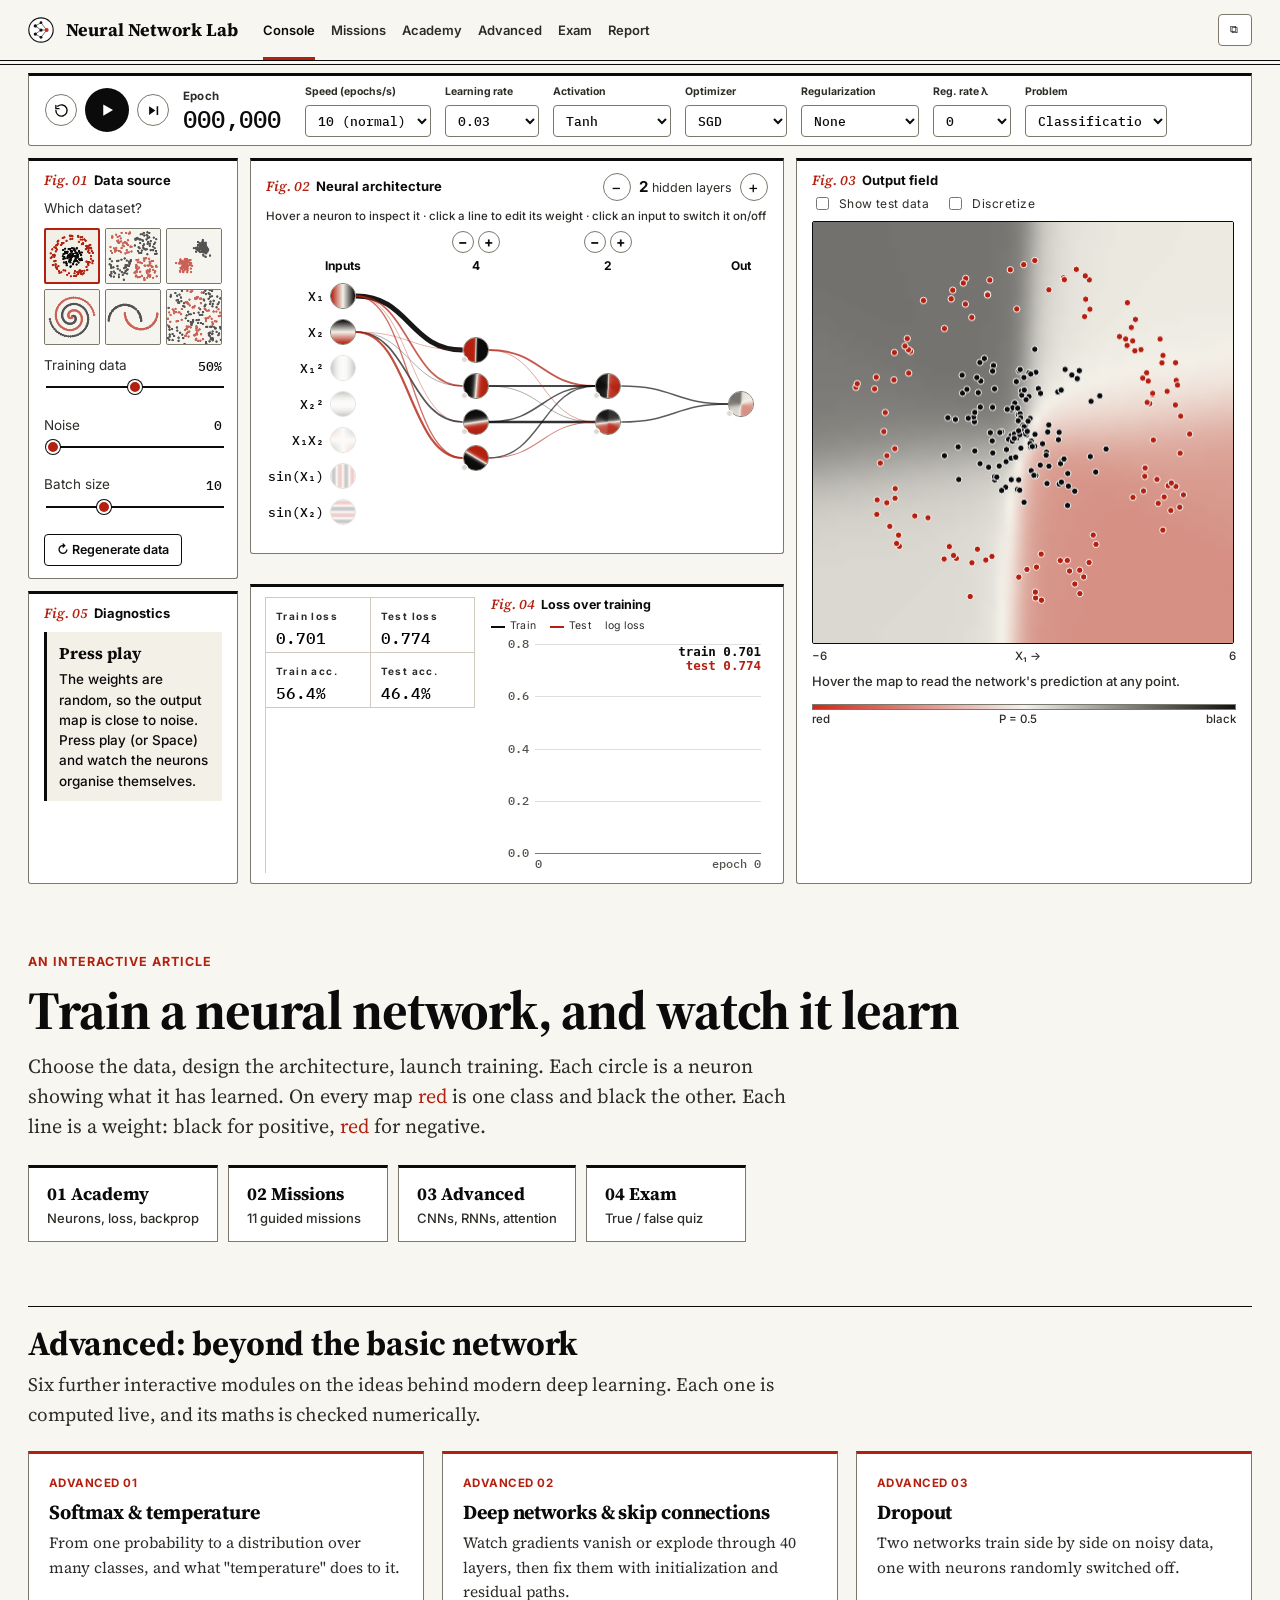
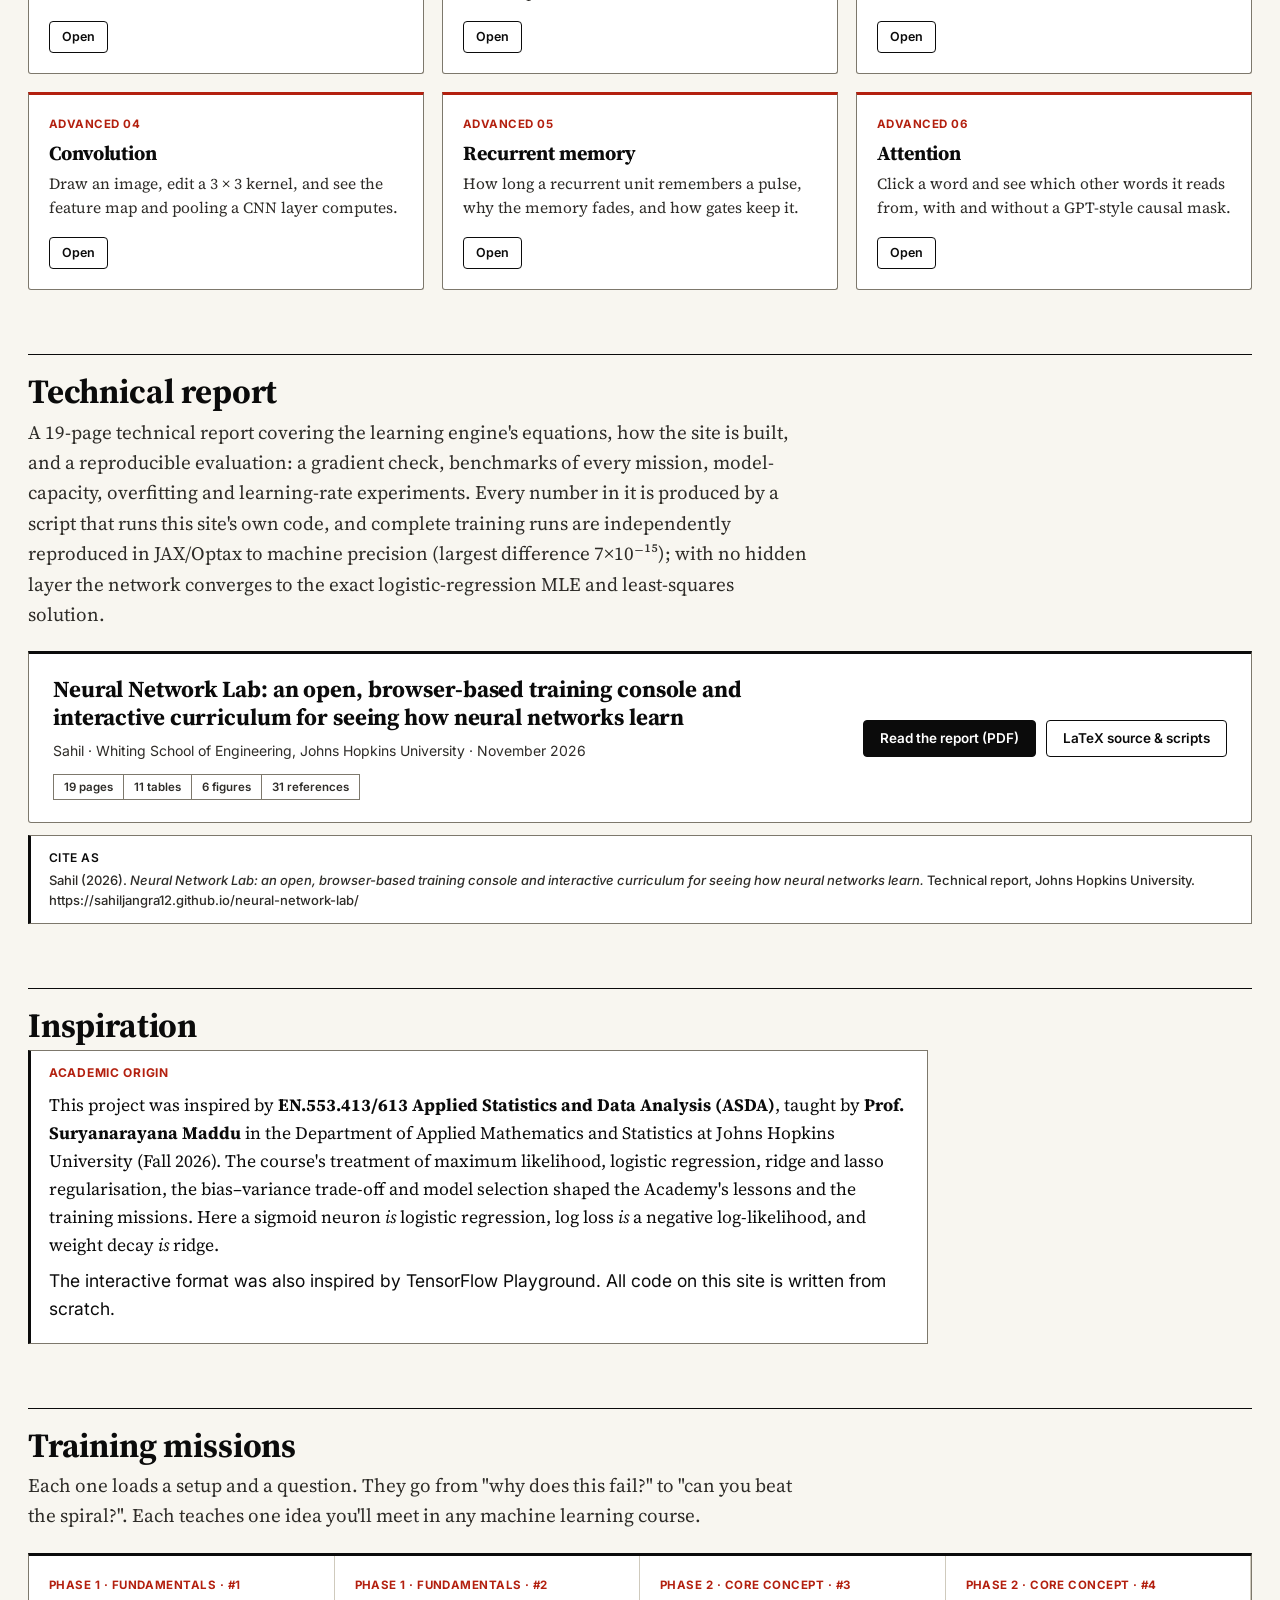
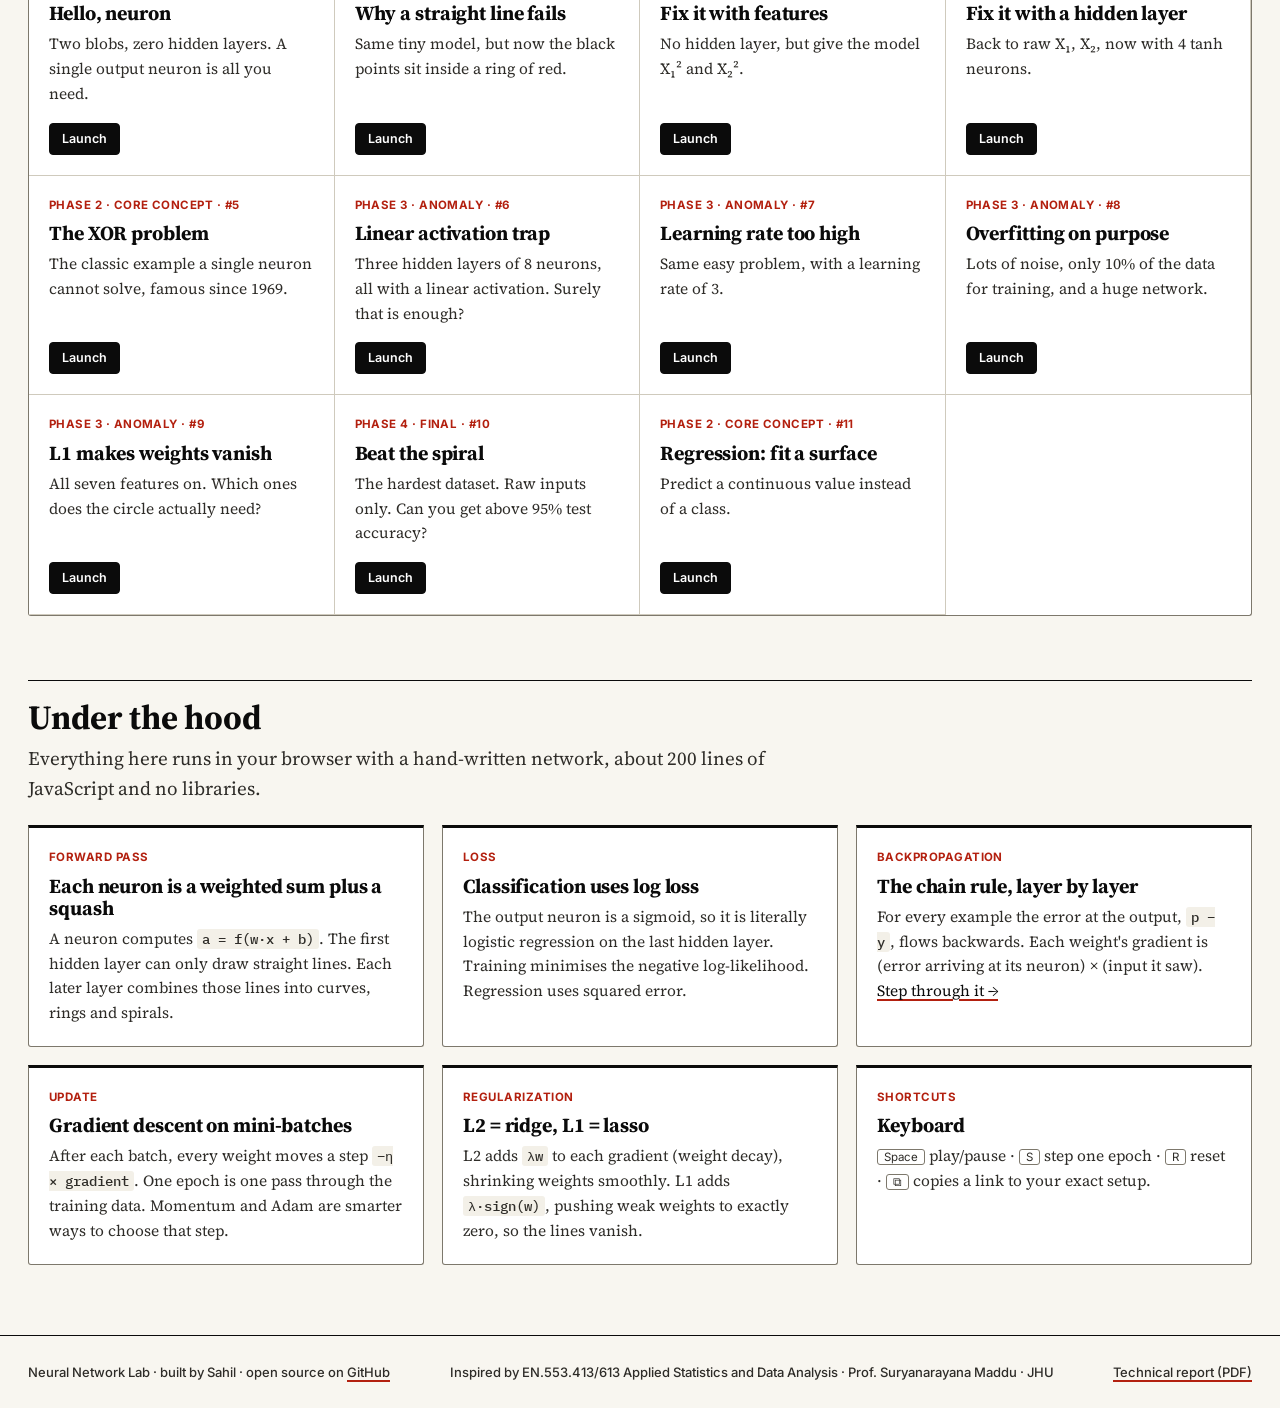
==== commit 54abdd45: "Add Advanced section (softmax, deep nets, dropout, convolution, RNN memory, attention); journal-styl" ====
--- a/index.html
+++ b/index.html
@@ -3,29 +3,29 @@
 <head>
 <meta charset="utf-8">
 <meta name="viewport" content="width=device-width, initial-scale=1">
-<meta name="theme-color" content="#ffffff">
+<meta name="theme-color" content="#f8f6f0">
 <title>Neural Network Lab · Train a neural network in your browser</title>
 <meta name="description" content="An interactive neural network playground: build a network, train it live with backpropagation, and see what every neuron learns. With guided challenges and step-by-step lessons.">
 <link rel="icon" href="img/logo.svg" type="image/svg+xml">
 <link rel="preconnect" href="https://fonts.googleapis.com">
-<link href="https://fonts.googleapis.com/css2?family=Barlow:wght@400;500;600;700&family=Barlow+Condensed:wght@500;600;700&family=Roboto+Mono:wght@400;500;600&display=swap" rel="stylesheet">
-<link rel="stylesheet" href="css/style.css?v=202611210024">
-<script src="js/fx.js?v=202611210024"></script>
+<link href="https://fonts.googleapis.com/css2?family=Source+Serif+4:ital,opsz,wght@0,8..60,400;0,8..60,600;0,8..60,700;1,8..60,400;1,8..60,600&family=Inter:wght@500;600;700&family=IBM+Plex+Mono:wght@500;600&display=swap" rel="stylesheet">
+<link rel="stylesheet" href="css/style.css?v=202611261442">
+<link rel="stylesheet" href="css/journal.css?v=202611261442">
+<script src="js/fx.js?v=202611261442"></script>
 </head>
 <body>
 <header class="nav"><div class="in">
-  <a class="brand" href="index.html"><img class="logo" src="img/logo.svg" alt=""><span class="full">NEURAL NETWORK LAB<small>MISSION CONTROL</small></span></a>
+  <a class="brand" href="index.html"><img class="logo" src="img/logo.svg" alt=""><span class="full">Neural Network Lab</span></a>
   <nav>
     <a href="index.html" class="on">Console</a>
-    <a href="#challenges">Missions</a>
+    <a href="#challenges" class="opt">Missions</a>
     <a href="learn.html">Academy</a>
+    <a href="advanced.html">Advanced</a>
     <a href="learn.html#quiz" class="opt">Exam</a>
     <a href="#report" class="opt">Report</a>
   </nav>
   <div class="sp"></div>
   <button class="iconbtn" id="share" title="Copy a link to this exact setup" aria-label="Copy link">⧉</button>
-  <span class="status"><i></i>SYSTEMS NOMINAL</span>
-  <button class="iconbtn" id="fxbtn" title="Toggle visual effects">FX ON</button>
 </div></header>
 
 
@@ -112,25 +112,39 @@
 
 <section class="hero" id="about">
   <div>
-    <div class="kicker">NEURAL NETWORK LAB — TRAINING CONSOLE</div>
-    <h1>Train a neural network</h1>
+    <div class="kicker">An interactive article</div>
+    <h1>Train a neural network, and watch it learn</h1>
     <p>Choose the data, design the architecture, launch training. Each circle is a neuron showing what it has learned. On every map <span style="color:var(--neg)">red</span> is one class and black the other. Each line is a weight: black for positive, <span style="color:var(--neg)">red</span> for negative.</p>
   </div>
   <div class="steps3">
     <a href="learn.html"><b>01 Academy</b>Neurons, loss, backprop</a>
     <a href="#challenges"><b>02 Missions</b>11 guided missions</a>
-    <a href="learn.html#quiz"><b>03 Exam</b>True / false quiz</a>
+    <a href="advanced.html"><b>03 Advanced</b>CNNs, RNNs, attention</a>
+    <a href="learn.html#quiz"><b>04 Exam</b>True / false quiz</a>
+  </div>
+</section>
+
+<section class="section" id="advanced">
+  <h2>Advanced: beyond the basic network</h2>
+  <p class="lead">Six further interactive modules on the ideas behind modern deep learning. Each one is computed live, and its maths is checked numerically.</p>
+  <div class="guide">
+    <div class="card advcard"><div class="lvl">Advanced 01</div><h4>Softmax &amp; temperature</h4><p>From one probability to a distribution over many classes, and what "temperature" does to it.</p><a class="btn sm" href="advanced.html#softmax">Open</a></div>
+    <div class="card advcard"><div class="lvl">Advanced 02</div><h4>Deep networks &amp; skip connections</h4><p>Watch gradients vanish or explode through 40 layers, then fix them with initialization and residual paths.</p><a class="btn sm" href="advanced.html#deep">Open</a></div>
+    <div class="card advcard"><div class="lvl">Advanced 03</div><h4>Dropout</h4><p>Two networks train side by side on noisy data, one with neurons randomly switched off.</p><a class="btn sm" href="advanced.html#dropout">Open</a></div>
+    <div class="card advcard"><div class="lvl">Advanced 04</div><h4>Convolution</h4><p>Draw an image, edit a 3 × 3 kernel, and see the feature map and pooling a CNN layer computes.</p><a class="btn sm" href="advanced.html#conv">Open</a></div>
+    <div class="card advcard"><div class="lvl">Advanced 05</div><h4>Recurrent memory</h4><p>How long a recurrent unit remembers a pulse, why the memory fades, and how gates keep it.</p><a class="btn sm" href="advanced.html#rnn">Open</a></div>
+    <div class="card advcard"><div class="lvl">Advanced 06</div><h4>Attention</h4><p>Click a word and see which other words it reads from, with and without a GPT-style causal mask.</p><a class="btn sm" href="advanced.html#attention">Open</a></div>
   </div>
 </section>
 
 <section class="section" id="report">
   <h2>Technical report</h2>
-  <p class="lead">A 16-page technical report covering the learning engine's equations, how the site is built, and a reproducible evaluation: a gradient check, benchmarks of every mission, model-capacity, overfitting and learning-rate experiments. Every number in it is produced by a script that runs this site's own code, and complete training runs are independently reproduced in JAX/Optax to machine precision (largest difference 7×10⁻¹⁵); with no hidden layer the network converges to the exact logistic-regression MLE and least-squares solution.</p>
+  <p class="lead">A 19-page technical report covering the learning engine's equations, how the site is built, and a reproducible evaluation: a gradient check, benchmarks of every mission, model-capacity, overfitting and learning-rate experiments. Every number in it is produced by a script that runs this site's own code, and complete training runs are independently reproduced in JAX/Optax to machine precision (largest difference 7×10⁻¹⁵); with no hidden layer the network converges to the exact logistic-regression MLE and least-squares solution.</p>
   <div class="reportbox">
     <div class="rmeta">
       <div class="rtitle">Neural Network Lab: an open, browser-based training console and interactive curriculum for seeing how neural networks learn</div>
       <div class="rauth">Sahil · Whiting School of Engineering, Johns Hopkins University · November 2026</div>
-      <div class="rfacts"><span>16 pages</span><span>9 tables</span><span>5 figures</span><span>24 references</span></div>
+      <div class="rfacts"><span>19 pages</span><span>11 tables</span><span>6 figures</span><span>31 references</span></div>
     </div>
     <div class="ractions">
       <a class="btn pri" href="report/neural-network-lab-technical-report.pdf" target="_blank" rel="noopener">Read the report (PDF)</a>
@@ -174,11 +188,11 @@
   <span><a href="report/neural-network-lab-technical-report.pdf">Technical report (PDF)</a></span>
 </div></footer>
 
-<div id="boot"><div class="term"><div class="logo-big">NEURAL NETWORK LAB</div><div class="lines"></div><div class="bar2"><i></i></div><div class="skip">Click to skip</div></div></div>
 <div id="fab"><button id="fabplay" aria-label="Play or pause training"><svg viewBox="0 0 24 24" fill="currentColor"><path d="M7 4.5v15l13-7.5z"/></svg></button><div><b id="fabep">Epoch 0</b><span id="fabacc"></span></div></div>
 <div class="tooltip" id="tip"></div>
 <div class="wedit" id="wedit"><div style="margin-bottom:6px;color:var(--mut)" id="weditlbl">Weight</div><input id="weditin" type="number" step="0.1"> <button class="btn sm" id="weditok">Set</button></div>
 
-<script type="module" src="js/playground.js?v=202611210024"></script>
+<script type="module" src="js/playground.js?v=202611261442"></script>
+<script defer src="https://sahiljangra12.github.io/ask/ask.js" data-site="Neural Network Lab"></script>
 </body>
 </html>
--- a/css/style.css
+++ b/css/style.css
@@ -498,3 +498,31 @@
 .toc a { background: #fff; }
 .section > p.lead, .hero p { color: #000; }
 @media (max-width: 860px) { .learn > main { padding: 0 14px 28px; margin-top: 14px; } .learn { padding-left: 10px; padding-right: 10px; } }
+
+/* Small phones: keep the glossary table inside the screen. */
+@media (max-width: 480px) {
+  table.gl { table-layout: fixed; font-size: 14px; }
+  table.gl td { padding: 8px 6px; overflow-wrap: anywhere; }
+  table.gl td:first-child { width: 104px; letter-spacing: .04em; }
+}
+
+/* Phones: finger-sized controls and readable labels */
+@media (max-width: 860px) {
+  .nav nav a { display: inline-flex; align-items: center; min-height: 44px; font-size: 12px; }
+  .nav nav a.on::after { bottom: 0; }
+  .nav .brand { min-width: 44px; min-height: 44px; justify-content: center; }
+  .controls .ctl select, .widget select, .field select { min-height: 44px; font-size: 14px; }
+  .roundbtn, .nethead .roundbtn { width: 44px; height: 44px; }
+  .btn.sm { min-height: 44px; padding-top: 0; padding-bottom: 0; }
+  .colhead .pm button { width: 34px; height: 34px; }
+  label.chk { min-height: 44px; font-size: 13px; }
+  label.chk input { width: 20px; height: 20px; }
+  .pill { min-height: 44px; font-size: 12.5px; }
+  input[type=range] { min-height: 36px; }
+  .ctl span, .stat span, .lvl, .rfacts span, .scalelbl span, .axis span, .nettip, .legend span { font-size: 12px; }
+}
+@media (max-width: 860px) {
+  .nethead .layers .roundbtn { width: 40px; height: 40px; }
+  .colhead .pm button { min-width: 34px; }
+  .card .lvl, .widget .facts span, .widget b { font-size: 12px; }
+}
--- a/css/journal.css
+++ b/css/journal.css
@@ -0,0 +1,191 @@
+/* ============ Scientific-journal skin (loaded after style.css) ============
+   Paper page, serif headings and prose, sans labels, figure-like panels.
+   Light only; ink is near-black and medium/bold for projectors. */
+:root {
+  --bg: #f8f6f0; --card: #ffffff; --card2: #f3f0e8; --solid: #ffffff;
+  --fg: #0b0b0b; --mut: #2e2c28; --faint: #55524b;
+  --line: #cfcabd; --line2: #7d786c;
+  --acc: #0b0b0b; --acc2: #a81e12; --acc-soft: #f3f0e8;
+  --pos: #0b0b0b; --neg: #b3200f; --ok: #0b0b0b; --warn: #b3200f; --bad: #b3200f;
+  --display: 'Source Serif 4', 'Iowan Old Style', Georgia, serif;
+  --body: 'Source Serif 4', 'Iowan Old Style', Georgia, serif;
+  --ui: 'Inter', system-ui, -apple-system, 'Segoe UI', sans-serif;
+  --mono: 'IBM Plex Mono', ui-monospace, Menlo, monospace;
+}
+body { background: var(--bg); background-image: none; font-family: var(--body); font-weight: 400; font-size: 17px; color: var(--fg); }
+h1, h2, h3, h4 { font-family: var(--display); text-transform: none; letter-spacing: -.005em; font-weight: 700; }
+b, strong { font-weight: 700; }
+a { color: var(--fg); text-decoration-color: var(--neg); text-decoration-thickness: 1.5px; }
+a:hover { color: var(--neg); }
+code, .mono { font-family: var(--mono); font-weight: 500; font-size: .88em; background: var(--card2); padding: 1px 5px; border-radius: 3px; }
+#boot, #fxcanvas, #fxbtn, .status, .brand small { display: none !important; }
+
+/* ---------- Masthead ---------- */
+.nav { background: var(--bg); border-bottom: 1px solid var(--fg); box-shadow: 0 3px 0 var(--bg), 0 4px 0 var(--fg); backdrop-filter: none; }
+.brand { font-family: var(--display); font-weight: 700; font-size: 21px; letter-spacing: -.01em; text-transform: none; }
+.brand .logo { width: 26px; height: 26px; }
+.nav nav { gap: 2px; }
+.nav nav a { font-family: var(--ui); font-weight: 600; font-size: 14px; letter-spacing: 0; text-transform: none; color: var(--mut); padding: 6px 11px; }
+.nav nav a:hover { color: var(--neg); background: none; }
+.nav nav a.on { color: var(--fg); }
+.nav nav a.on::after { background: var(--neg); height: 3px; left: 11px; right: 11px; }
+.iconbtn { font-family: var(--ui); border: 1px solid var(--line2); border-radius: 4px; background: #fff; color: var(--fg); }
+.iconbtn:hover { background: var(--fg); color: #fff; }
+
+/* ---------- Figures (panels) ---------- */
+.panel, .controls, .widget, .mission .bar, .reportbox, .cards, .guide .card, .quiz .q {
+  background: #fff; border: 1px solid var(--line2); border-top: 3px solid var(--fg); border-radius: 0 0 3px 3px; box-shadow: none;
+}
+.panel h3, .chartbox h3 { font-family: var(--ui); font-weight: 700; font-size: 13.5px; letter-spacing: 0; text-transform: none; color: var(--fg); }
+.tagn { font-family: var(--display); font-style: italic; font-weight: 600; font-size: 14px; color: var(--neg); letter-spacing: 0; margin-right: 6px; }
+.tagn::before { content: 'Fig. '; }
+.sub, .row, .nettip, .probe, .legend, .axis, .scalelbl, label.chk, .nethead .layers, .featlabel, .colhead, .field, .sl, .facts div, .score, .rauth, .rfacts, .cite, .insight, .mission .bar .t, .stat span, .ctl > span, .epoch, .toc, .card .lvl, .ilabel, footer.site .in, .tooltip, .wedit, .kbd, #fab {
+  font-family: var(--ui);
+}
+.nettip, .axis, .scalelbl, .legend, .probe { font-weight: 500; letter-spacing: 0; color: var(--mut); }
+.probe { font-size: 13px; } .probe b { font-weight: 700; }
+.val, .epoch b, .stat b, select, input[type=number], .formula, .bpexp .eq, .featlabel, .gsearch, .bp-svg text { font-family: var(--mono); font-weight: 500; }
+.ctl > span, .stat span, .epoch { font-weight: 700; font-size: 11.5px; letter-spacing: .02em; text-transform: none; color: var(--mut); }
+.epoch b { font-size: 24px; letter-spacing: 0; color: var(--fg); }
+.stat { border-color: var(--line); } .stats { border-color: var(--line); }
+.stat b { font-size: 19px; }
+.colhead { font-weight: 700; font-size: 12px; letter-spacing: 0; text-transform: none; color: var(--fg); }
+.featlabel { font-size: 13px; color: var(--fg); }
+.net { background-image: none; }
+#out, canvas.plot { border: 1px solid var(--fg); border-radius: 2px; }
+.ds { border: 1px solid var(--line2); border-radius: 2px; } .ds.on { border: 2px solid var(--neg); }
+.ds .tip { font-family: var(--ui); letter-spacing: 0; }
+
+/* ---------- Controls ---------- */
+select, input[type=number], .gsearch { border: 1px solid var(--line2); border-radius: 4px; background: #fff; font-size: 13.5px; }
+.btn { font-family: var(--ui); font-weight: 600; font-size: 13.5px; letter-spacing: 0; text-transform: none; border: 1px solid var(--fg); border-radius: 4px; background: #fff; color: var(--fg); padding: 7px 16px; }
+.btn:hover { background: var(--fg); color: #fff; }
+.btn.pri { background: var(--fg); color: #fff; } .btn.pri:hover { background: var(--neg); border-color: var(--neg); color: #fff; }
+.btn.sm { font-size: 12.5px; padding: 5px 12px; }
+.play, #fab button { background: var(--fg); color: #fff; } .play:hover { background: var(--neg); }
+.roundbtn, .colhead .pm button { background: #fff; border: 1px solid var(--line2); color: var(--fg); }
+.roundbtn:hover, .colhead .pm button:hover { background: var(--fg); color: #fff; border-color: var(--fg); }
+.pills { border: 1px solid var(--fg); border-radius: 4px; overflow: hidden; background: #fff; }
+.pill { font-family: var(--ui); font-weight: 600; font-size: 13px; letter-spacing: 0; text-transform: none; color: var(--mut); border-right: 1px solid var(--line2); padding: 6px 13px; }
+.pill:hover { color: var(--neg); }
+.pill.on { background: var(--fg); color: #fff; }
+.bpsteps { border: 0; overflow: visible; background: none; } .bpsteps .pill { border: 1px solid var(--line2); }
+input[type=range]::-webkit-slider-runnable-track { height: 2px; background: var(--fg); }
+input[type=range]::-moz-range-track { height: 2px; background: var(--fg); }
+input[type=range]::-webkit-slider-thumb { background: var(--neg); width: 14px; height: 14px; margin-top: -6px; border: 2px solid #fff; box-shadow: 0 0 0 1px var(--fg); }
+input[type=range]::-moz-range-thumb { background: var(--neg); border: 2px solid #fff; box-shadow: 0 0 0 1px var(--fg); }
+input[type=checkbox] { accent-color: var(--neg); }
+.tooltip { background: var(--fg); color: #fff; border-radius: 3px; font-weight: 500; }
+.tooltip .mono { background: none; color: #fff; padding: 0; }
+.wedit { border: 1px solid var(--fg); border-radius: 4px; box-shadow: 0 6px 20px rgba(0,0,0,.18); }
+
+/* ---------- Notes, callouts, formulas ---------- */
+.insight { background: var(--card2); border: 0; border-left: 3px solid var(--fg); font-size: 14px; font-weight: 500; line-height: 1.5; }
+.insight b { font-family: var(--display); font-size: 16.5px; letter-spacing: 0; text-transform: none; }
+.insight.warn, .insight.bad { border-left-color: var(--neg); } .insight.ok b { color: var(--fg); }
+.mission .bar { border-left: 1px solid var(--line2); border-top: 3px solid var(--neg); }
+.mission .bar .t { font-weight: 500; }
+.mission .bar .t > b:first-child { font-family: var(--display); font-size: 17px; letter-spacing: 0; text-transform: none; }
+.formula, .bpexp .eq { background: var(--card2); border: 0; border-left: 3px solid var(--fg); border-radius: 0; font-size: 14px; }
+.callout { background: var(--card2); border: 0; border-left: 3px solid var(--fg); font-size: 16.5px; color: var(--fg); }
+.callout > b:first-child { font-family: var(--ui); font-size: 12.5px; letter-spacing: .04em; text-transform: uppercase; color: var(--mut); margin-bottom: 3px; }
+.callout.exam { border-left-color: var(--neg); } .callout.exam > b:first-child { color: var(--neg); }
+.facts { border-color: var(--line); } .facts div { border-color: var(--line); font-size: 13.5px; }
+.facts div span { font-family: var(--ui); font-weight: 700; font-size: 11px; letter-spacing: .02em; text-transform: none; color: var(--mut); }
+
+/* ---------- Home sections ---------- */
+.hero { margin-top: 56px; align-items: flex-start; }
+.hero .kicker { font-family: var(--ui); font-weight: 700; font-size: 12.5px; letter-spacing: .08em; text-transform: uppercase; color: var(--neg); }
+.hero h1 { font-size: 54px; letter-spacing: -.02em; line-height: 1.05; text-transform: none; }
+.hero p { font-size: 20px; line-height: 1.5; color: var(--mut); max-width: 760px; }
+.steps3 { border: 0; gap: 10px; flex-wrap: wrap; }
+.steps3 a { font-family: var(--ui); font-weight: 500; font-size: 13px; background: #fff; border: 1px solid var(--line2); border-top: 3px solid var(--fg); min-width: 160px; }
+.steps3 a:first-child { border-left: 1px solid var(--line2); }
+.steps3 a b { font-family: var(--display); font-size: 18px; letter-spacing: 0; }
+.steps3 a:hover { background: var(--fg); color: #ddd; } .steps3 a:hover b { color: #fff; }
+.section { margin: 64px auto; }
+.section > h2 { font-size: 34px; border-top: 1px solid var(--fg); padding-top: 18px; }
+.section > p.lead { font-size: 19px; color: var(--mut); max-width: 780px; }
+.cards { border-left: 1px solid var(--line2); }
+.cards .card { border-color: var(--line); }
+.cards .card:hover { background: var(--card2); }
+.card .lvl { font-weight: 700; font-size: 11.5px; letter-spacing: .04em; text-transform: uppercase; color: var(--neg); }
+.card h4 { font-size: 20px; text-transform: none; }
+.card p, .guide .card p { font-family: var(--body); font-size: 15.5px; color: var(--mut); }
+.rtitle { font-family: var(--display); font-size: 23px; letter-spacing: -.005em; text-transform: none; font-weight: 700; }
+.rfacts span { border-color: var(--line2); font-weight: 600; }
+.inspo, .cite { background: #fff; border: 1px solid var(--line2); border-left: 3px solid var(--fg); }
+.cite span { font-family: var(--ui); letter-spacing: .04em; }
+.inspo p { font-size: 17.5px; color: var(--fg); }
+.ilabel { font-weight: 700; letter-spacing: .06em; color: var(--neg); }
+.kbd { border-radius: 3px; background: #fff; }
+footer.site { background: var(--bg); border-top: 1px solid var(--fg); }
+footer.site .in { font-weight: 500; font-size: 13px; letter-spacing: 0; text-transform: none; color: var(--mut); }
+
+/* ---------- Article pages (Academy, Advanced) ---------- */
+.learn { max-width: 1240px; }
+.learn > main { background: #fff; border: 1px solid var(--line2); border-top: 3px solid var(--fg); box-shadow: none; padding: 0 44px 48px; }
+.toc b { font-family: var(--ui); font-weight: 700; font-size: 12px; letter-spacing: .06em; text-transform: uppercase; color: var(--neg); }
+.toc a { font-family: var(--ui); font-weight: 500; font-size: 14px; background: none; border-left: 1px solid var(--line2); color: var(--mut); }
+.toc a.on, .toc a:hover { color: var(--fg); font-weight: 700; border-left: 3px solid var(--neg); padding-left: 10px; }
+.toc .prog { background: var(--line); height: 2px; } .toc .prog i { background: var(--neg); }
+.academyintro .num, .lesson .num { font-family: var(--ui); font-weight: 700; font-size: 12.5px; letter-spacing: .08em; text-transform: uppercase; color: var(--neg); }
+.academyintro p { border: 0 !important; border-left: 3px solid var(--fg) !important; background: none; font-size: 18px; font-style: italic; color: var(--mut); padding: 2px 0 2px 16px; }
+.lesson + .lesson { border-top: 1px solid var(--fg); }
+.lesson h2 { font-size: 36px; letter-spacing: -.015em; line-height: 1.12; text-transform: none; }
+.lesson .lead { font-size: 21px; font-style: italic; color: var(--mut); line-height: 1.45; }
+.lesson > p, .lesson li { font-size: 18px; line-height: 1.62; color: var(--fg); max-width: 760px; }
+.lesson .widget { border-top: 3px solid var(--fg); }
+.widget .sub { font-size: 13.5px; font-weight: 500; color: var(--mut); } .widget p.sub { font-family: var(--body); font-size: 15.5px; }
+.sl { font-weight: 600; color: var(--fg); font-size: 13.5px; }
+table.gl td { font-size: 16.5px; color: var(--fg); border-color: var(--line); }
+table.gl td:first-child { font-family: var(--display); font-weight: 700; font-size: 16.5px; letter-spacing: 0; text-transform: none; }
+.quiz .q { border-top: 1px solid var(--line2); margin-bottom: 10px; }
+.quiz .q p { font-size: 17px; font-weight: 600; }
+.quiz .q .why { font-size: 16px; color: var(--mut); }
+.quiz .q.right { border-left: 3px solid var(--fg); } .quiz .q.wrong { border-left: 3px solid var(--neg); }
+.quiz .verdict { font-family: var(--ui); }
+.bp-svg .lab { font-family: var(--ui); font-weight: 600; }
+.bpexp { font-size: 16.5px; }
+
+/* ---------- Advanced page widgets ---------- */
+.convrow { display: grid; grid-template-columns: 1.15fr .8fr 1fr .62fr; gap: 16px; align-items: start; margin-top: 12px; }
+.convrow > * { min-width: 0; }
+.convrow .sub { margin-bottom: 5px; min-height: 2.6em; }
+.kgrid { display: grid; grid-template-columns: repeat(3, 1fr); gap: 4px; max-width: 190px; }
+.kgrid input { width: 100%; text-align: center; padding: 8px 2px; font-size: 14px; }
+.kerbox .probe { margin-top: 10px; line-height: 1.5; }
+.advcard { border-top-color: var(--neg) !important; }
+
+/* ---------- Console: keep the one-screen layout tidy with the new type ---------- */
+@media (min-width: 1100px) and (min-height: 600px) {
+  .nav .in { height: 60px; }
+  .nav nav a.on::after { bottom: -14px; }
+  .app { height: calc(100vh - 65px); }
+  .controls { border-top-width: 3px; }
+  .panel h3 { font-size: 13px; }
+  .insight { font-size: 13.5px; }
+}
+@media (min-width: 1100px) and (max-width: 1500px) { .ctl > span { font-size: 10.5px; letter-spacing: 0; } .controls .ctl select { font-size: 12.5px; } }
+@media (min-width: 1100px) and (max-width: 1320px) { .brand { font-size: 18px; letter-spacing: 0; } .nav nav a { font-size: 13px; padding: 6px 7px; } .nav nav a.on::after { left: 7px; right: 7px; } }
+
+/* ---------- Phones ---------- */
+@media (max-width: 860px) {
+  body { font-size: 16px; }
+  .brand { font-size: 17px; }
+  .brand span.full { display: none; }
+  .nav nav a { font-size: 12.5px; padding: 6px 6px; letter-spacing: 0; }
+  .nav nav a.on::after { left: 6px; right: 6px; bottom: 0; }
+  .hero h1 { font-size: 36px; } .hero p { font-size: 17.5px; }
+  .section > h2 { font-size: 27px; }
+  .learn > main { padding: 0 16px 30px; }
+  .lesson h2 { font-size: 27px; } .lesson .lead { font-size: 18px; } .lesson > p, .lesson li { font-size: 16.5px; }
+  .convrow { grid-template-columns: 1fr 1fr; }
+  .convrow .sub { min-height: 0; }
+  .pill { font-size: 12.5px; padding: 6px 9px; }
+  #fab { font-family: var(--ui); border-radius: 30px; }
+}
+@media (max-width: 400px) { .nav nav a { font-size: 11.5px; padding: 6px 4px; } }
+@media print { body { background: #fff; } }
+a.btn, a.btn:hover { text-decoration: none; }
+.hero h1 { scroll-margin-top: 90px; } .section, .lesson { scroll-margin-top: 76px; }
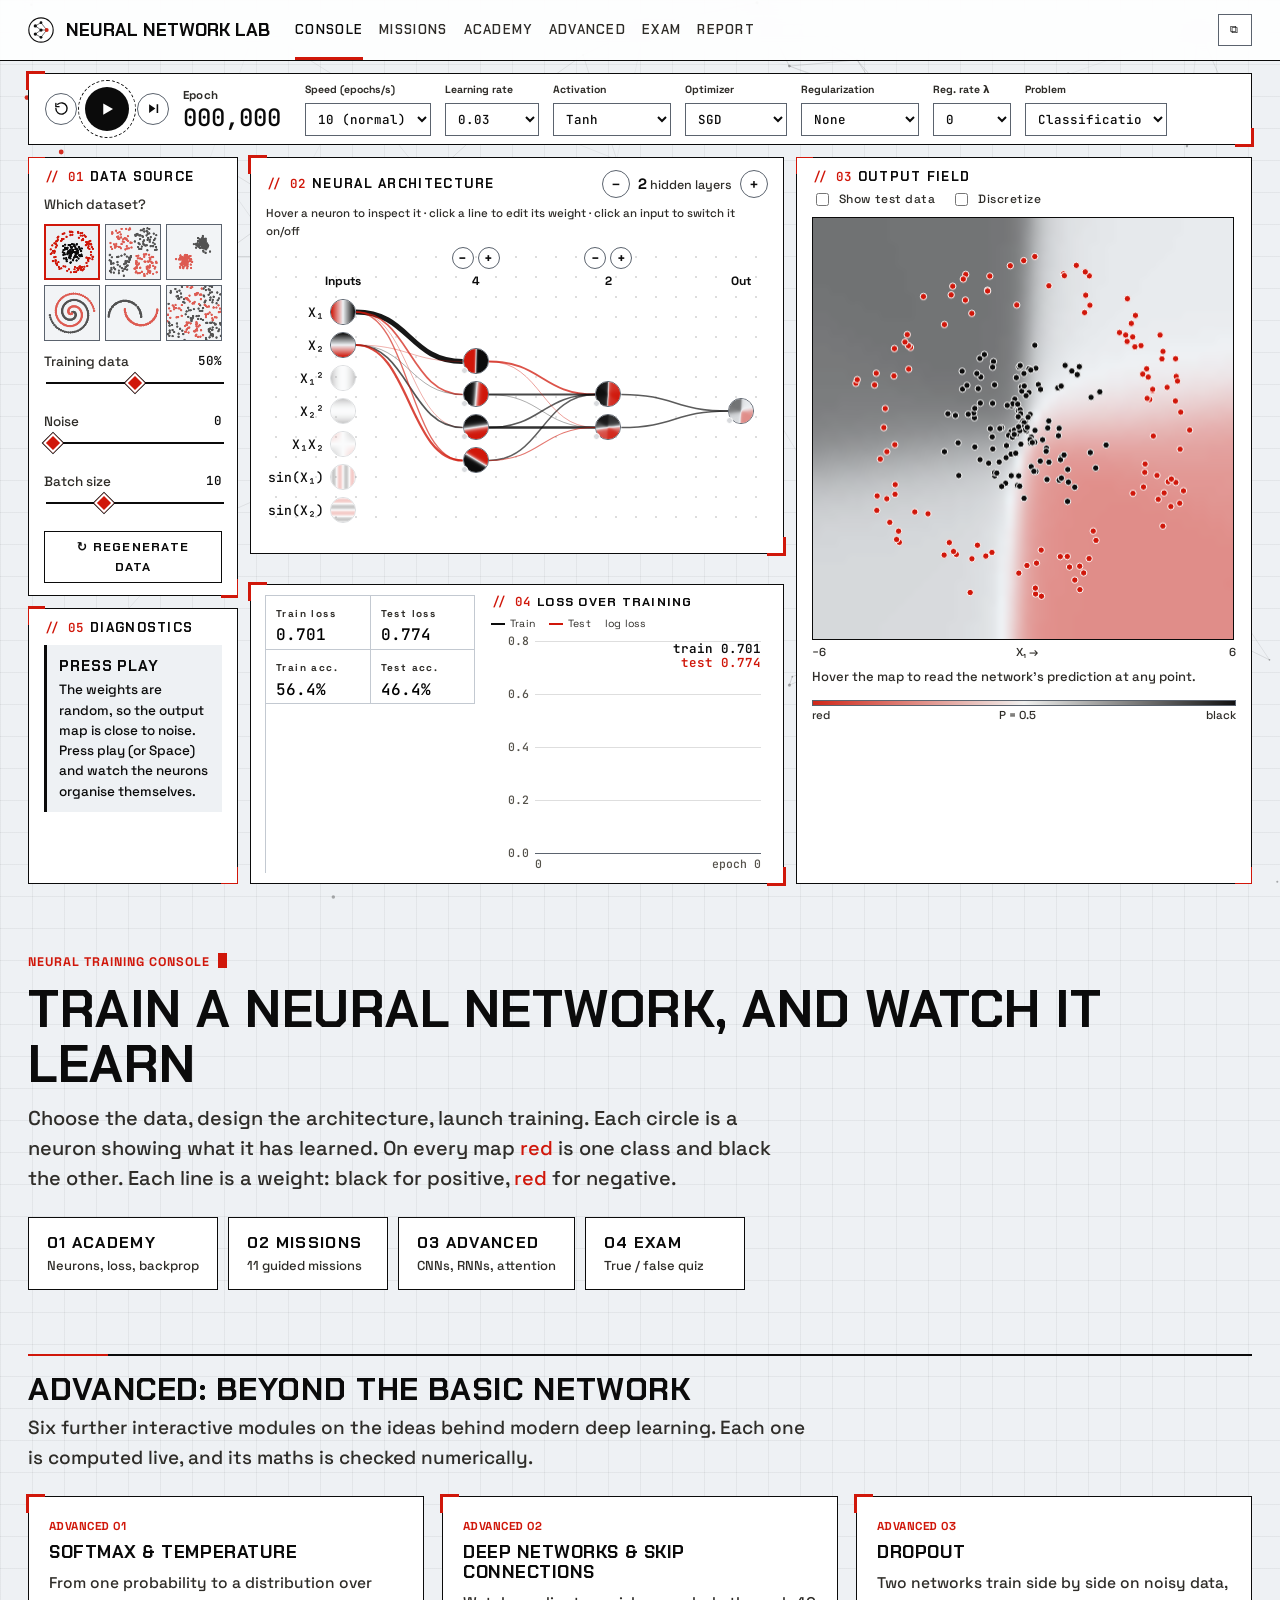
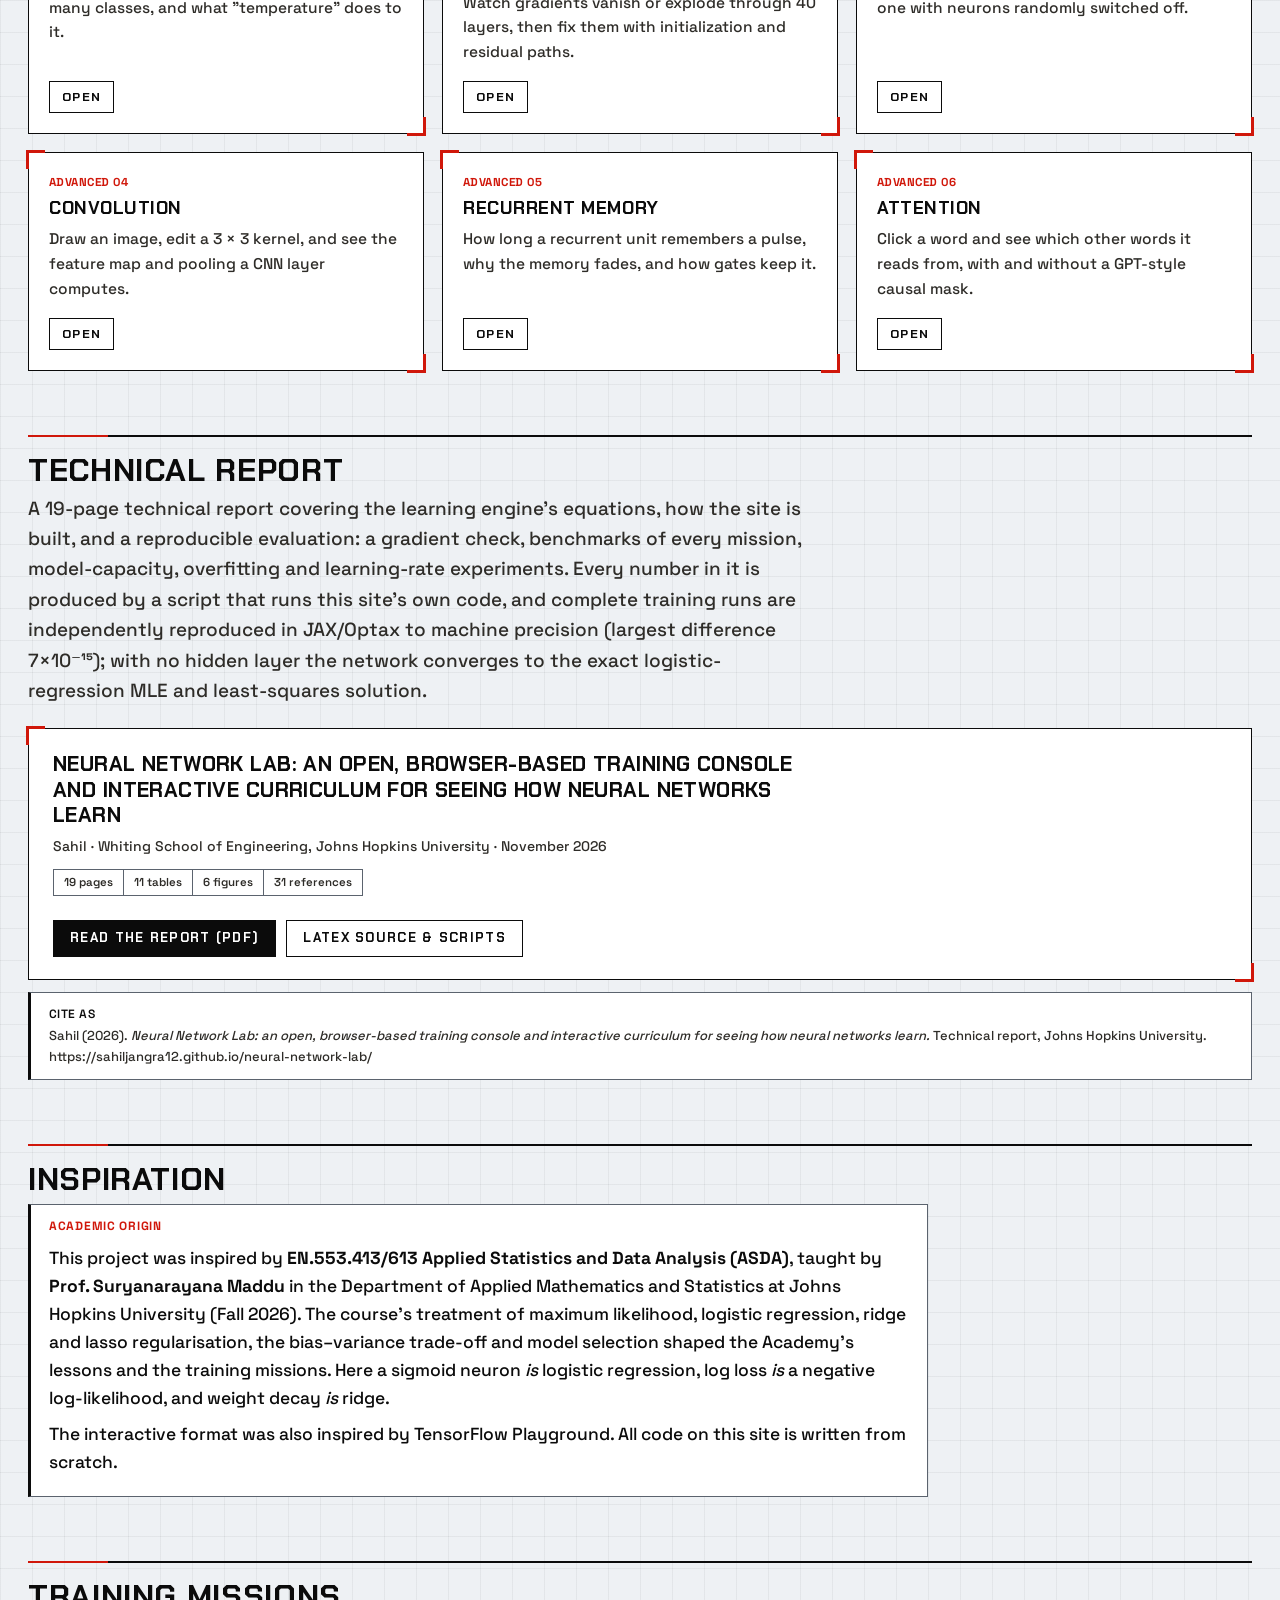
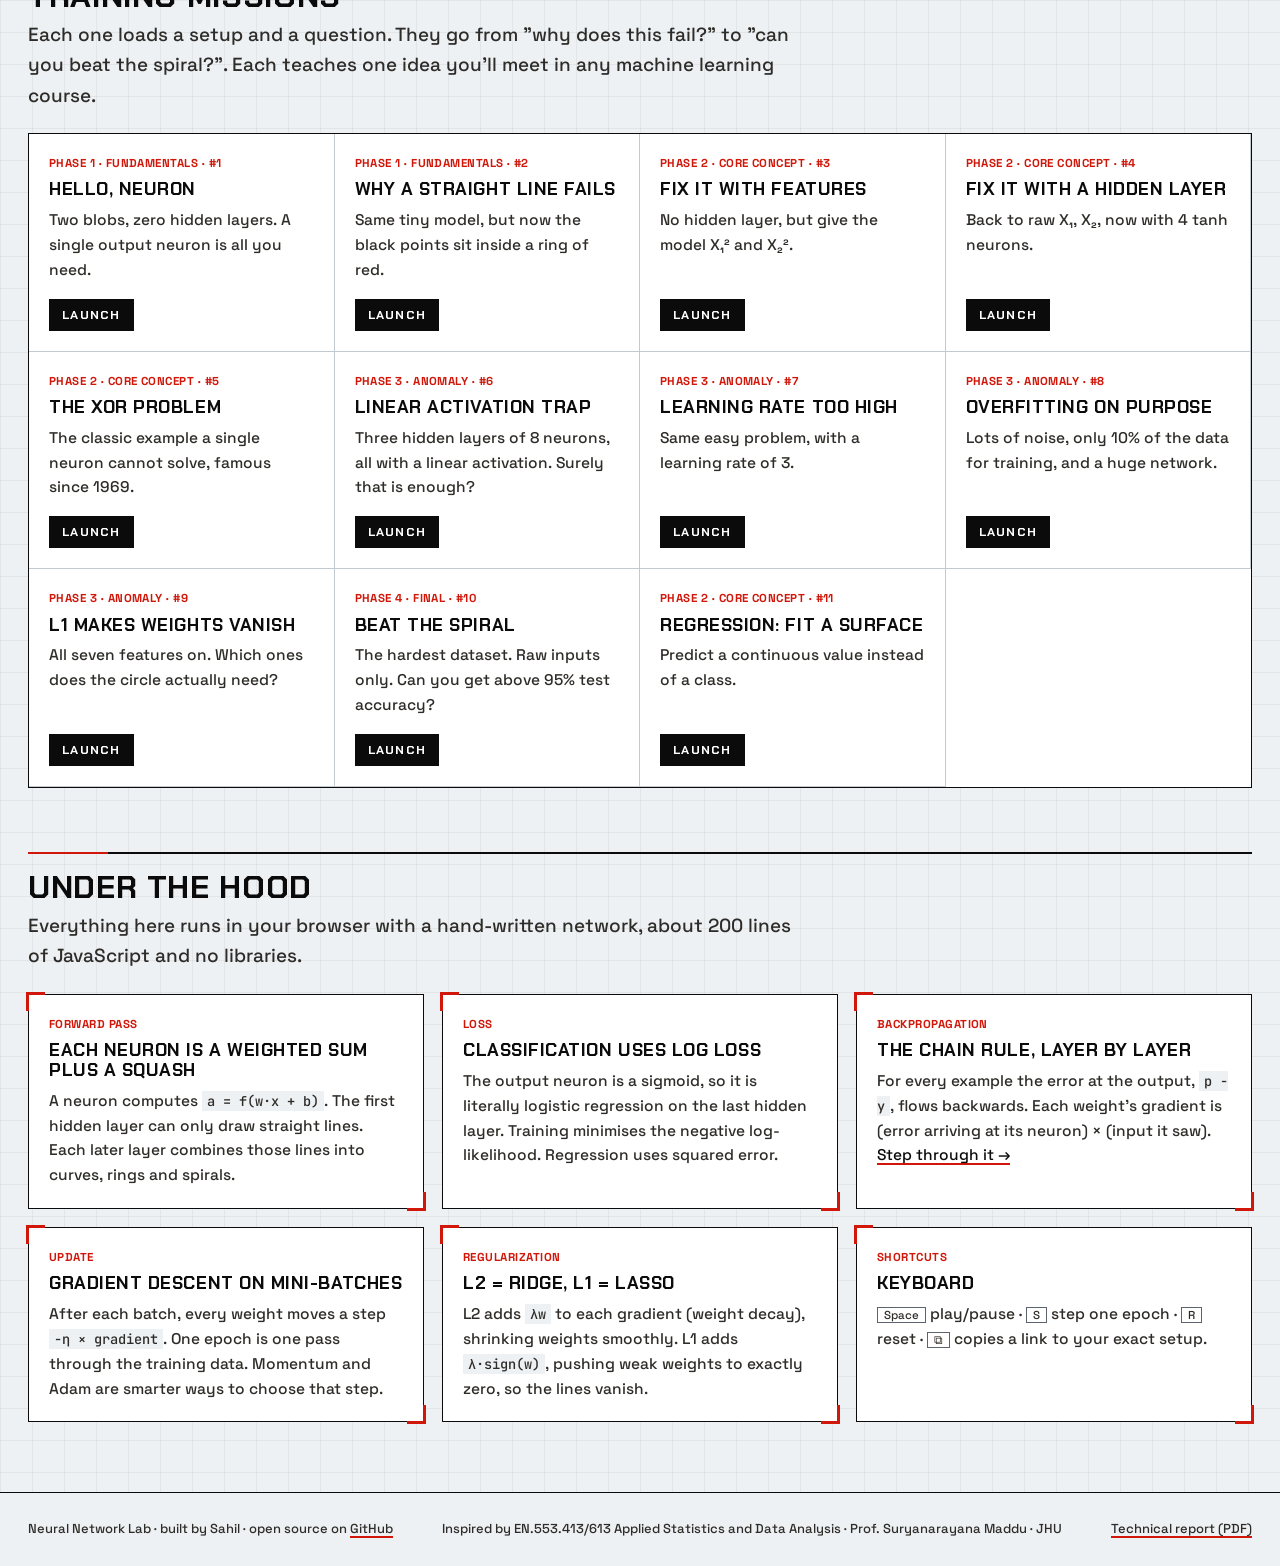
==== commit e96cf7b2: "Futuristic light redesign with animation: node-network background, HUD panels, scanner sweep, scroll" ====
--- a/index.html
+++ b/index.html
@@ -3,15 +3,15 @@
 <head>
 <meta charset="utf-8">
 <meta name="viewport" content="width=device-width, initial-scale=1">
-<meta name="theme-color" content="#f8f6f0">
+<meta name="theme-color" content="#eef1f4">
 <title>Neural Network Lab · Train a neural network in your browser</title>
 <meta name="description" content="An interactive neural network playground: build a network, train it live with backpropagation, and see what every neuron learns. With guided challenges and step-by-step lessons.">
 <link rel="icon" href="img/logo.svg" type="image/svg+xml">
 <link rel="preconnect" href="https://fonts.googleapis.com">
-<link href="https://fonts.googleapis.com/css2?family=Source+Serif+4:ital,opsz,wght@0,8..60,400;0,8..60,600;0,8..60,700;1,8..60,400;1,8..60,600&family=Inter:wght@500;600;700&family=IBM+Plex+Mono:wght@500;600&display=swap" rel="stylesheet">
-<link rel="stylesheet" href="css/style.css?v=202611261442">
-<link rel="stylesheet" href="css/journal.css?v=202611261442">
-<script src="js/fx.js?v=202611261442"></script>
+<link href="https://fonts.googleapis.com/css2?family=Chakra+Petch:wght@600;700&family=Space+Grotesk:wght@500;600;700&family=JetBrains+Mono:wght@500;600&display=swap" rel="stylesheet">
+<link rel="stylesheet" href="css/style.css?v=202611261907">
+<link rel="stylesheet" href="css/future.css?v=202611261907">
+<script src="js/fx.js?v=202611261907"></script>
 </head>
 <body>
 <header class="nav"><div class="in">
@@ -25,6 +25,7 @@
     <a href="#report" class="opt">Report</a>
   </nav>
   <div class="sp"></div>
+  <span class="status"><i></i>SYSTEM ONLINE</span>
   <button class="iconbtn" id="share" title="Copy a link to this exact setup" aria-label="Copy link">⧉</button>
 </div></header>
 
@@ -112,7 +113,7 @@
 
 <section class="hero" id="about">
   <div>
-    <div class="kicker">An interactive article</div>
+    <div class="kicker">Neural training console</div>
     <h1>Train a neural network, and watch it learn</h1>
     <p>Choose the data, design the architecture, launch training. Each circle is a neuron showing what it has learned. On every map <span style="color:var(--neg)">red</span> is one class and black the other. Each line is a weight: black for positive, <span style="color:var(--neg)">red</span> for negative.</p>
   </div>
@@ -192,7 +193,7 @@
 <div class="tooltip" id="tip"></div>
 <div class="wedit" id="wedit"><div style="margin-bottom:6px;color:var(--mut)" id="weditlbl">Weight</div><input id="weditin" type="number" step="0.1"> <button class="btn sm" id="weditok">Set</button></div>
 
-<script type="module" src="js/playground.js?v=202611261442"></script>
+<script type="module" src="js/playground.js?v=202611261907"></script>
 <script defer src="https://sahiljangra12.github.io/ask/ask.js" data-site="Neural Network Lab"></script>
 </body>
 </html>
--- a/css/future.css
+++ b/css/future.css
@@ -0,0 +1,292 @@
+/* ============ Futuristic light skin (loaded after style.css) ============
+   Paper page, serif headings and prose, sans labels, figure-like panels.
+   Light only; ink is near-black and medium/bold for projectors. */
+:root {
+  --bg: #eef1f4; --card: #ffffff; --card2: #eef1f4; --solid: #ffffff;
+  --fg: #0b0b0b; --mut: #2e2c28; --faint: #55524b;
+  --line: #c3c9d1; --line2: #5b636e;
+  --acc: #0b0b0b; --acc2: #d0170a; --acc-soft: #eef1f4;
+  --pos: #0b0b0b; --neg: #d0170a; --ok: #0b0b0b; --warn: #d0170a; --bad: #d0170a;
+  --display: 'Chakra Petch', 'Space Grotesk', system-ui, sans-serif;
+  --body: 'Space Grotesk', system-ui, sans-serif;
+  --ui: 'Space Grotesk', system-ui, -apple-system, sans-serif;
+  --mono: 'JetBrains Mono', ui-monospace, Menlo, monospace;
+}
+body { background: var(--bg); background-image: linear-gradient(rgba(11,11,11,.05) 1px, transparent 1px), linear-gradient(90deg, rgba(11,11,11,.05) 1px, transparent 1px); background-size: 32px 32px; font-family: var(--body); font-weight: 500; font-size: 16.5px; color: var(--fg); }
+h1, h2, h3, h4 { font-family: var(--display); text-transform: uppercase; letter-spacing: .02em; font-weight: 700; }
+b, strong { font-weight: 700; }
+a { color: var(--fg); text-decoration-color: var(--neg); text-decoration-thickness: 1.5px; }
+a:hover { color: var(--neg); }
+code, .mono { font-family: var(--mono); font-weight: 500; font-size: .88em; background: var(--card2); padding: 1px 5px; border-radius: 0; }
+#fxbtn, .brand small { display: none !important; }
+#fxcanvas { display: block !important; position: fixed; inset: 0; z-index: -1; pointer-events: none; }
+
+/* ---------- Masthead ---------- */
+.nav { background: rgba(255,255,255,.88); border-bottom: 1.5px solid var(--fg); box-shadow: none; backdrop-filter: blur(10px); -webkit-backdrop-filter: blur(10px); }
+.brand { font-family: var(--display); font-weight: 700; font-size: 19px; letter-spacing: .12em; text-transform: uppercase; }
+.brand .logo { width: 26px; height: 26px; }
+.nav nav { gap: 2px; }
+.nav nav a { font-family: var(--display); font-weight: 600; font-size: 14px; letter-spacing: .1em; text-transform: uppercase; color: var(--mut); padding: 6px 11px; }
+.nav nav a:hover { color: var(--neg); background: none; }
+.nav nav a.on { color: var(--fg); }
+.nav nav a.on::after { background: var(--neg); height: 3px; left: 11px; right: 11px; }
+.iconbtn { font-family: var(--ui); border: 1px solid var(--line2); border-radius: 0; background: #fff; color: var(--fg); }
+.iconbtn:hover { background: var(--fg); color: #fff; }
+
+/* ---------- Figures (panels) ---------- */
+.panel, .controls, .widget, .mission .bar, .reportbox, .cards, .guide .card, .quiz .q {
+  background: #fff; border: 1px solid var(--line2); border-top: 3px solid var(--fg); border-radius: 0; box-shadow: none;
+}
+.panel h3, .chartbox h3 { font-family: var(--display); font-weight: 700; font-size: 13.5px; letter-spacing: .1em; text-transform: uppercase; color: var(--fg); }
+.tagn { font-family: var(--mono); font-style: normal; font-weight: 600; font-size: 12.5px; color: var(--neg); letter-spacing: 0; margin-right: 6px; }
+.tagn::before { content: '// '; }
+.sub, .row, .nettip, .probe, .legend, .axis, .scalelbl, label.chk, .nethead .layers, .featlabel, .colhead, .field, .sl, .facts div, .score, .rauth, .rfacts, .cite, .insight, .mission .bar .t, .stat span, .ctl > span, .epoch, .toc, .card .lvl, .ilabel, footer.site .in, .tooltip, .wedit, .kbd, #fab {
+  font-family: var(--ui);
+}
+.nettip, .axis, .scalelbl, .legend, .probe { font-weight: 500; letter-spacing: 0; color: var(--mut); }
+.probe { font-size: 13px; } .probe b { font-weight: 700; }
+.val, .epoch b, .stat b, select, input[type=number], .formula, .bpexp .eq, .featlabel, .gsearch, .bp-svg text { font-family: var(--mono); font-weight: 500; }
+.ctl > span, .stat span, .epoch { font-weight: 700; font-size: 11.5px; letter-spacing: .02em; text-transform: none; color: var(--mut); }
+.epoch b { font-size: 24px; letter-spacing: 0; color: var(--fg); }
+.stat { border-color: var(--line); } .stats { border-color: var(--line); }
+.stat b { font-size: 19px; }
+.colhead { font-weight: 700; font-size: 12px; letter-spacing: 0; text-transform: none; color: var(--fg); }
+.featlabel { font-size: 13px; color: var(--fg); }
+.net { background-image: radial-gradient(rgba(11,11,11,.14) 1px, transparent 1px); background-size: 20px 20px; }
+#out, canvas.plot { border: 1px solid var(--fg); border-radius: 0; }
+.ds { border: 1px solid var(--line2); border-radius: 0; } .ds.on { border: 2px solid var(--neg); }
+.ds .tip { font-family: var(--ui); letter-spacing: 0; }
+
+/* ---------- Controls ---------- */
+select, input[type=number], .gsearch { border: 1px solid var(--line2); border-radius: 0; background: #fff; font-size: 13.5px; }
+.btn { font-family: var(--display); font-weight: 700; font-size: 13px; letter-spacing: .1em; text-transform: uppercase; border: 1.5px solid var(--fg); border-radius: 0; position: relative; overflow: hidden; z-index: 0; transition: color .25s; background: #fff; color: var(--fg); padding: 7px 16px; }
+.btn:hover { background: var(--fg); color: #fff; }
+.btn.pri { background: var(--fg); color: #fff; } .btn.pri:hover { background: var(--neg); border-color: var(--neg); color: #fff; }
+.btn.sm { font-size: 12.5px; padding: 5px 12px; }
+.play, #fab button { background: var(--fg); color: #fff; } .play:hover { background: var(--neg); }
+.roundbtn, .colhead .pm button { background: #fff; border: 1px solid var(--line2); color: var(--fg); }
+.roundbtn:hover, .colhead .pm button:hover { background: var(--fg); color: #fff; border-color: var(--fg); }
+.pills { border: 1px solid var(--fg); border-radius: 0; overflow: hidden; background: #fff; }
+.pill { font-family: var(--display); font-weight: 600; font-size: 13px; letter-spacing: .05em; text-transform: uppercase; transition: background .2s, color .2s; color: var(--mut); border-right: 1px solid var(--line2); padding: 6px 13px; }
+.pill:hover { color: var(--neg); }
+.pill.on { background: var(--fg); color: #fff; }
+.bpsteps { border: 0; overflow: visible; background: none; } .bpsteps .pill { border: 1px solid var(--line2); }
+input[type=range]::-webkit-slider-runnable-track { height: 2px; background: var(--fg); }
+input[type=range]::-moz-range-track { height: 2px; background: var(--fg); }
+input[type=range]::-webkit-slider-thumb { background: var(--neg); width: 14px; height: 14px; margin-top: -6px; border: 2px solid #fff; box-shadow: 0 0 0 1px var(--fg); }
+input[type=range]::-moz-range-thumb { background: var(--neg); border: 2px solid #fff; box-shadow: 0 0 0 1px var(--fg); }
+input[type=checkbox] { accent-color: var(--neg); }
+.tooltip { background: var(--fg); color: #fff; border-radius: 0; font-weight: 500; }
+.tooltip .mono { background: none; color: #fff; padding: 0; }
+.wedit { border: 1px solid var(--fg); border-radius: 0; box-shadow: 0 6px 20px rgba(0,0,0,.18); }
+
+/* ---------- Notes, callouts, formulas ---------- */
+.insight { background: var(--card2); border: 0; border-left: 3px solid var(--fg); font-size: 14px; font-weight: 500; line-height: 1.5; }
+.insight b { font-family: var(--display); font-size: 15px; letter-spacing: .06em; text-transform: uppercase; }
+.insight.warn, .insight.bad { border-left-color: var(--neg); } .insight.ok b { color: var(--fg); }
+.mission .bar { border-left: 1px solid var(--line2); border-top: 3px solid var(--neg); }
+.mission .bar .t { font-weight: 500; }
+.mission .bar .t > b:first-child { font-family: var(--display); font-size: 16px; letter-spacing: .06em; text-transform: uppercase; }
+.formula, .bpexp .eq { background: var(--card2); border: 0; border-left: 3px solid var(--fg); border-radius: 0; font-size: 14px; }
+.callout { background: var(--card2); border: 0; border-left: 3px solid var(--fg); font-size: 16.5px; color: var(--fg); }
+.callout > b:first-child { font-family: var(--ui); font-size: 12.5px; letter-spacing: .04em; text-transform: uppercase; color: var(--mut); margin-bottom: 3px; }
+.callout.exam { border-left-color: var(--neg); } .callout.exam > b:first-child { color: var(--neg); }
+.facts { border-color: var(--line); } .facts div { border-color: var(--line); font-size: 13.5px; }
+.facts div span { font-family: var(--ui); font-weight: 700; font-size: 11px; letter-spacing: .02em; text-transform: none; color: var(--mut); }
+
+/* ---------- Home sections ---------- */
+.hero { margin-top: 56px; align-items: flex-start; }
+.hero .kicker { font-family: var(--ui); font-weight: 700; font-size: 12.5px; letter-spacing: .08em; text-transform: uppercase; color: var(--neg); }
+.hero h1 { font-size: 52px; letter-spacing: .01em; line-height: 1.05; text-transform: uppercase; }
+.hero p { font-size: 20px; line-height: 1.5; color: var(--mut); max-width: 760px; }
+.steps3 { border: 0; gap: 10px; flex-wrap: wrap; }
+.steps3 a { font-family: var(--ui); font-weight: 500; font-size: 13px; background: #fff; border: 1px solid var(--line2); border-top: 3px solid var(--fg); min-width: 160px; }
+.steps3 a:first-child { border-left: 1px solid var(--line2); }
+.steps3 a b { font-family: var(--display); font-size: 16px; letter-spacing: .08em; text-transform: uppercase; }
+.steps3 a:hover { background: var(--fg); color: #ddd; } .steps3 a:hover b { color: #fff; }
+.section { margin: 64px auto; }
+.section > h2 { font-size: 32px; padding-top: 18px; position: relative; }
+.section > p.lead { font-size: 19px; color: var(--mut); max-width: 780px; }
+.cards { border-left: 1px solid var(--line2); }
+.cards .card { border-color: var(--line); }
+.cards .card:hover { background: var(--card2); }
+.card .lvl { font-weight: 700; font-size: 11.5px; letter-spacing: .04em; text-transform: uppercase; color: var(--neg); }
+.card h4 { font-size: 18px; text-transform: uppercase; letter-spacing: .03em; }
+.card p, .guide .card p { font-family: var(--body); font-size: 15.5px; color: var(--mut); }
+.rtitle { font-family: var(--display); font-size: 21px; letter-spacing: .02em; text-transform: uppercase; font-weight: 700; }
+.rfacts span { border-color: var(--line2); font-weight: 600; }
+.inspo, .cite { background: #fff; border: 1px solid var(--line2); border-left: 3px solid var(--fg); }
+.cite span { font-family: var(--ui); letter-spacing: .04em; }
+.inspo p { font-size: 17.5px; color: var(--fg); }
+.ilabel { font-weight: 700; letter-spacing: .06em; color: var(--neg); }
+.kbd { border-radius: 0; background: #fff; }
+footer.site { background: var(--bg); border-top: 1px solid var(--fg); }
+footer.site .in { font-weight: 500; font-size: 13px; letter-spacing: 0; text-transform: none; color: var(--mut); }
+
+/* ---------- Article pages (Academy, Advanced) ---------- */
+.learn { max-width: 1240px; }
+.learn > main { background: #fff; border: 1px solid var(--line2); border-top: 3px solid var(--fg); box-shadow: none; padding: 0 44px 48px; }
+.toc b { font-family: var(--ui); font-weight: 700; font-size: 12px; letter-spacing: .06em; text-transform: uppercase; color: var(--neg); }
+.toc a { font-family: var(--ui); font-weight: 500; font-size: 14px; background: none; border-left: 1px solid var(--line2); color: var(--mut); }
+.toc a.on, .toc a:hover { color: var(--fg); font-weight: 700; border-left: 3px solid var(--neg); padding-left: 10px; }
+.toc .prog { background: var(--line); height: 2px; } .toc .prog i { background: var(--neg); }
+.academyintro .num, .lesson .num { font-family: var(--ui); font-weight: 700; font-size: 12.5px; letter-spacing: .08em; text-transform: uppercase; color: var(--neg); }
+.academyintro p { border: 0 !important; border-left: 3px solid var(--fg) !important; background: none; font-size: 17.5px; font-style: normal; color: var(--mut); padding: 2px 0 2px 16px; }
+.lesson + .lesson { border-top: 1px solid var(--fg); }
+.lesson h2 { font-size: 32px; letter-spacing: .01em; line-height: 1.12; text-transform: uppercase; }
+.lesson .lead { font-size: 20px; font-style: normal; color: var(--mut); line-height: 1.45; }
+.lesson > p, .lesson li { font-size: 18px; line-height: 1.62; color: var(--fg); max-width: 760px; }
+.lesson .widget { border-top: 3px solid var(--fg); }
+.widget .sub { font-size: 13.5px; font-weight: 500; color: var(--mut); } .widget p.sub { font-family: var(--body); font-size: 15.5px; }
+.sl { font-weight: 600; color: var(--fg); font-size: 13.5px; }
+table.gl td { font-size: 16.5px; color: var(--fg); border-color: var(--line); }
+table.gl td:first-child { font-family: var(--display); font-weight: 700; font-size: 15.5px; letter-spacing: .03em; text-transform: uppercase; }
+.quiz .q { border-top: 1px solid var(--line2); margin-bottom: 10px; }
+.quiz .q p { font-size: 17px; font-weight: 600; }
+.quiz .q .why { font-size: 16px; color: var(--mut); }
+.quiz .q.right { border-left: 3px solid var(--fg); } .quiz .q.wrong { border-left: 3px solid var(--neg); }
+.quiz .verdict { font-family: var(--ui); }
+.bp-svg .lab { font-family: var(--ui); font-weight: 600; }
+.bpexp { font-size: 16.5px; }
+
+/* ---------- Advanced page widgets ---------- */
+.convrow { display: grid; grid-template-columns: 1.15fr .8fr 1fr .62fr; gap: 16px; align-items: start; margin-top: 12px; }
+.convrow > * { min-width: 0; }
+.convrow .sub { margin-bottom: 5px; min-height: 2.6em; }
+.kgrid { display: grid; grid-template-columns: repeat(3, 1fr); gap: 4px; max-width: 190px; }
+.kgrid input { width: 100%; text-align: center; padding: 8px 2px; font-size: 14px; }
+.kerbox .probe { margin-top: 10px; line-height: 1.5; }
+.advcard { border-top-color: var(--neg) !important; }
+
+/* ---------- Console: keep the one-screen layout tidy with the new type ---------- */
+@media (min-width: 1100px) and (min-height: 600px) {
+  .nav .in { height: 60px; }
+  .nav nav a.on::after { bottom: -14px; }
+  .app { height: calc(100vh - 65px); }
+  .controls { border-top-width: 3px; }
+  .panel h3 { font-size: 13px; }
+  .insight { font-size: 13.5px; }
+}
+@media (min-width: 1100px) and (max-width: 1500px) { .ctl > span { font-size: 10.5px; letter-spacing: 0; } .controls .ctl select { font-size: 12.5px; } }
+@media (min-width: 1100px) and (max-width: 1320px) { .brand { font-size: 18px; letter-spacing: 0; } .nav nav a { font-size: 13px; padding: 6px 7px; } .nav nav a.on::after { left: 7px; right: 7px; } }
+
+/* ---------- Phones ---------- */
+@media (max-width: 860px) {
+  body { font-size: 16px; }
+  .brand { font-size: 17px; }
+  .brand span.full { display: none; }
+  .nav nav a { font-size: 12.5px; padding: 6px 6px; letter-spacing: 0; }
+  .nav nav a.on::after { left: 6px; right: 6px; bottom: 0; }
+  .hero h1 { font-size: 36px; } .hero p { font-size: 17.5px; }
+  .section > h2 { font-size: 27px; }
+  .learn > main { padding: 0 16px 30px; }
+  .lesson h2 { font-size: 27px; } .lesson .lead { font-size: 18px; } .lesson > p, .lesson li { font-size: 16.5px; }
+  .convrow { grid-template-columns: 1fr 1fr; }
+  .convrow .sub { min-height: 0; }
+  .pill { font-size: 12.5px; padding: 6px 9px; }
+  #fab { font-family: var(--ui); border-radius: 30px; }
+}
+@media (max-width: 400px) { .nav nav a { font-size: 11.5px; padding: 6px 4px; } }
+@media print { body { background: #fff; } }
+a.btn, a.btn:hover { text-decoration: none; }
+.hero h1 { scroll-margin-top: 90px; } .section, .lesson { scroll-margin-top: 76px; }
+
+/* ================= Futuristic HUD details and animation ================= */
+.status { display: flex !important; font-family: var(--mono); font-weight: 600; font-size: 11.5px; letter-spacing: .12em; color: var(--fg); gap: 8px; align-items: center; }
+.status i { width: 8px; height: 8px; border-radius: 50%; background: var(--neg); box-shadow: 0 0 0 0 rgba(208,23,10,.6); animation: ping 1.8s ease-out infinite; }
+.brand .logo { animation: spin 40s linear infinite; }
+.nav nav a { transition: color .2s; }
+.nav nav a::before { content: ''; position: absolute; left: 11px; right: 11px; bottom: 2px; height: 2px; background: var(--neg); transform: scaleX(0); transform-origin: left; transition: transform .25s ease; }
+.nav nav a:hover::before { transform: scaleX(1); }
+.nav nav a.on::before { display: none; }
+
+/* panels: sharp frame with red corner brackets */
+.panel, .controls, .widget, .mission .bar, .reportbox, .guide .card, .quiz .q, .learn > main, .cards { border: 1.5px solid var(--fg); border-top: 1.5px solid var(--fg); position: relative; }
+.panel::before, .controls::before, .widget::before, .reportbox::before, .guide .card::before, .learn > main::before,
+.panel::after, .controls::after, .widget::after, .reportbox::after, .guide .card::after, .learn > main::after { content: ''; position: absolute; width: 16px; height: 16px; border: 3px solid var(--neg); pointer-events: none; transition: width .3s, height .3s; }
+.panel::before, .controls::before, .widget::before, .reportbox::before, .guide .card::before, .learn > main::before { top: -3px; left: -3px; border-right: 0; border-bottom: 0; }
+.panel::after, .controls::after, .widget::after, .reportbox::after, .guide .card::after, .learn > main::after { bottom: -3px; right: -3px; border-left: 0; border-top: 0; }
+.panel:hover::before, .panel:hover::after, .widget:hover::before, .widget:hover::after, .guide .card:hover::before, .guide .card:hover::after, .reportbox:hover::before, .reportbox:hover::after { width: 30px; height: 30px; }
+.advcard { border-top-color: var(--fg) !important; }
+.guide .card, .cards .card { transition: transform .25s ease, box-shadow .25s ease, background .2s; }
+.guide .card:hover { transform: translateY(-4px); box-shadow: 6px 6px 0 rgba(11,11,11,.14); }
+.steps3 a { border: 1.5px solid var(--fg); border-top: 1.5px solid var(--fg); transition: transform .2s, background .2s, color .2s; }
+.steps3 a:first-child { border-left: 1.5px solid var(--fg); }
+.steps3 a:hover { transform: translateY(-3px); }
+
+/* buttons: ink sweep */
+.btn::after { content: ''; position: absolute; inset: 0; background: var(--fg); transform: translateX(-101%); transition: transform .28s ease; z-index: -1; }
+.btn:hover { background: #fff; color: #fff; } .btn:hover::after { transform: none; }
+.btn.pri::after { background: var(--neg); } .btn.pri:hover { background: var(--fg); border-color: var(--neg); }
+.btn:disabled::after { display: none; } .btn:disabled:hover { color: var(--fg); }
+.pill:hover { background: var(--card2); } .pill.on:hover { background: var(--fg); }
+.roundbtn, .colhead .pm button, .iconbtn { transition: background .2s, color .2s, transform .2s; }
+.roundbtn:hover, .colhead .pm button:hover { transform: scale(1.12); }
+
+/* play control: orbiting ring, faster while training */
+.play { position: relative; transition: background .2s, transform .2s; }
+.play:hover { transform: scale(1.06); }
+.play::after { content: ''; position: absolute; inset: -7px; border-radius: 50%; border: 1.5px dashed var(--fg); animation: spin 14s linear infinite; }
+.play.on { background: var(--neg); } .play.on::after { border-color: var(--neg); animation-duration: 2.2s; }
+.epoch b { transition: color .3s; } .play.on ~ * { }
+.net.training ~ * { }
+
+/* network while training */
+.node { transition: transform .15s, box-shadow .2s; }
+.node::after { content: ''; position: absolute; inset: -5px; border-radius: 50%; border: 1.5px solid transparent; pointer-events: none; }
+.net.training .node:not(.off)::after { border-color: rgba(208,23,10,.55); border-style: dashed; animation: spin 7s linear infinite; }
+.node:hover { box-shadow: 0 0 0 3px rgba(208,23,10,.35); }
+.net.training svg.links path { stroke-dasharray: 2 7; animation: flow 1.1s linear infinite; }
+
+/* output map: scanner sweep while training */
+.outbox { overflow: hidden; }
+.outbox::after { content: ''; position: absolute; left: 0; right: 0; top: 0; height: 2px; background: var(--neg); box-shadow: 0 0 12px 2px rgba(208,23,10,.55); opacity: 0; pointer-events: none; }
+body.training .outbox::after { opacity: .9; animation: scan 2.6s linear infinite; }
+body.training .epoch b { color: var(--neg); }
+.ds { transition: transform .15s, border-color .15s; } .ds:hover { transform: scale(1.05); }
+
+/* headings */
+.hero .kicker::after { content: ''; display: inline-block; width: 9px; height: 15px; background: var(--neg); margin-left: 8px; vertical-align: -2px; animation: blink 1s steps(1) infinite; }
+.hero h1 { background: linear-gradient(100deg, var(--fg) 0 42%, var(--neg) 50%, var(--fg) 58% 100%); background-size: 260% 100%; -webkit-background-clip: text; background-clip: text; -webkit-text-fill-color: transparent; color: transparent; animation: sheen 7s ease-in-out infinite; }
+.section > h2 { border-top: 0; }
+.section > h2::before { content: ''; position: absolute; top: 0; left: 0; height: 2px; width: 100%; background: linear-gradient(90deg, var(--neg) 0 80px, var(--fg) 80px 100%); transform-origin: left; }
+.section.in > h2::before, .section.rv.in > h2::before { animation: draw .9s ease both; }
+.lesson .num::before { content: '▸ '; }
+.toc a { transition: color .2s, padding .2s; }
+.toc .prog i { box-shadow: 0 0 8px rgba(208,23,10,.6); }
+input[type=range]::-webkit-slider-thumb { border-radius: 0; transform: rotate(45deg); transition: transform .15s; }
+input[type=range]::-moz-range-thumb { border-radius: 0; transform: rotate(45deg); }
+input[type=range]:active::-webkit-slider-thumb { transform: rotate(45deg) scale(1.3); }
+
+/* entrance and scroll reveal */
+.rv { opacity: 0; transform: translateY(22px); transition: opacity .6s ease, transform .6s cubic-bezier(.2,.7,.2,1); }
+.rv.in { opacity: 1; transform: none; }
+.app .controls, .app .pg > * > .panel, .app .pg > .left > .panel, .app .pg > .mid > .panel { animation: rise2 .7s cubic-bezier(.2,.7,.2,1) both; }
+.app .pg > .left .panel { animation-delay: .08s; } .app .pg > .mid .panel { animation-delay: .18s; } .app .pg > .right .panel { animation-delay: .28s; }
+.mission .bar.show { animation: rise2 .4s ease both; }
+.insight { animation: fadein .35s ease; }
+
+/* boot overlay */
+#boot { display: flex !important; position: fixed; inset: 0; z-index: 400; background: #fff; align-items: center; justify-content: center; transition: opacity .45s, transform .45s; cursor: pointer; }
+#boot.hide { opacity: 0; transform: scale(1.03); pointer-events: none; }
+#boot .term { font-family: var(--mono); font-weight: 600; color: var(--fg); font-size: 13px; line-height: 2; width: min(520px, 86vw); letter-spacing: .06em; }
+#boot .logo-big { font-family: var(--display); font-weight: 700; font-size: 26px; letter-spacing: .22em; color: var(--fg); margin-bottom: 16px; }
+#boot .term .ok { color: var(--neg); float: right; }
+#boot .bar2 { height: 3px; background: var(--line); margin-top: 14px; overflow: hidden; }
+#boot .bar2 i { display: block; height: 100%; width: 0; background: var(--neg); transition: width .18s; }
+#boot .skip { color: var(--faint); font-size: 10.5px; margin-top: 10px; letter-spacing: .16em; text-transform: uppercase; }
+
+@keyframes spin { to { transform: rotate(360deg); } }
+@keyframes ping { 0% { box-shadow: 0 0 0 0 rgba(208,23,10,.6); } 100% { box-shadow: 0 0 0 9px rgba(208,23,10,0); } }
+@keyframes blink { 50% { opacity: 0; } }
+@keyframes scan { from { transform: translateY(0); } to { transform: translateY(var(--map, 480px)); } }
+@keyframes sheen { 0%, 55% { background-position: 130% 0; } 100% { background-position: -130% 0; } }
+@keyframes draw { from { transform: scaleX(0); } to { transform: scaleX(1); } }
+@keyframes rise2 { from { opacity: 0; transform: translateY(18px); } to { opacity: 1; transform: none; } }
+@keyframes fadein { from { opacity: 0; } to { opacity: 1; } }
+@media (max-width: 1320px) { .status { display: none !important; } }
+@media (max-width: 860px) { .brand { font-size: 15px; letter-spacing: .06em; } .hero h1 { font-size: 32px; } .lesson h2, .section > h2 { font-size: 24px; } .nav nav a { letter-spacing: .03em; } body.training .outbox::after { animation-name: scanm; } }
+@keyframes scanm { from { transform: translateY(0); } to { transform: translateY(92vw); } }
+@media (prefers-reduced-motion: reduce) { *, *::before, *::after { animation: none !important; transition: none !important; } .rv { opacity: 1; transform: none; } .hero h1 { -webkit-text-fill-color: currentColor; color: var(--fg); background: none; } #fxcanvas { display: none !important; } }
+@media print { #fxcanvas, #boot { display: none !important; } .rv { opacity: 1; transform: none; } }
+.lesson > .formula { white-space: pre-wrap; }
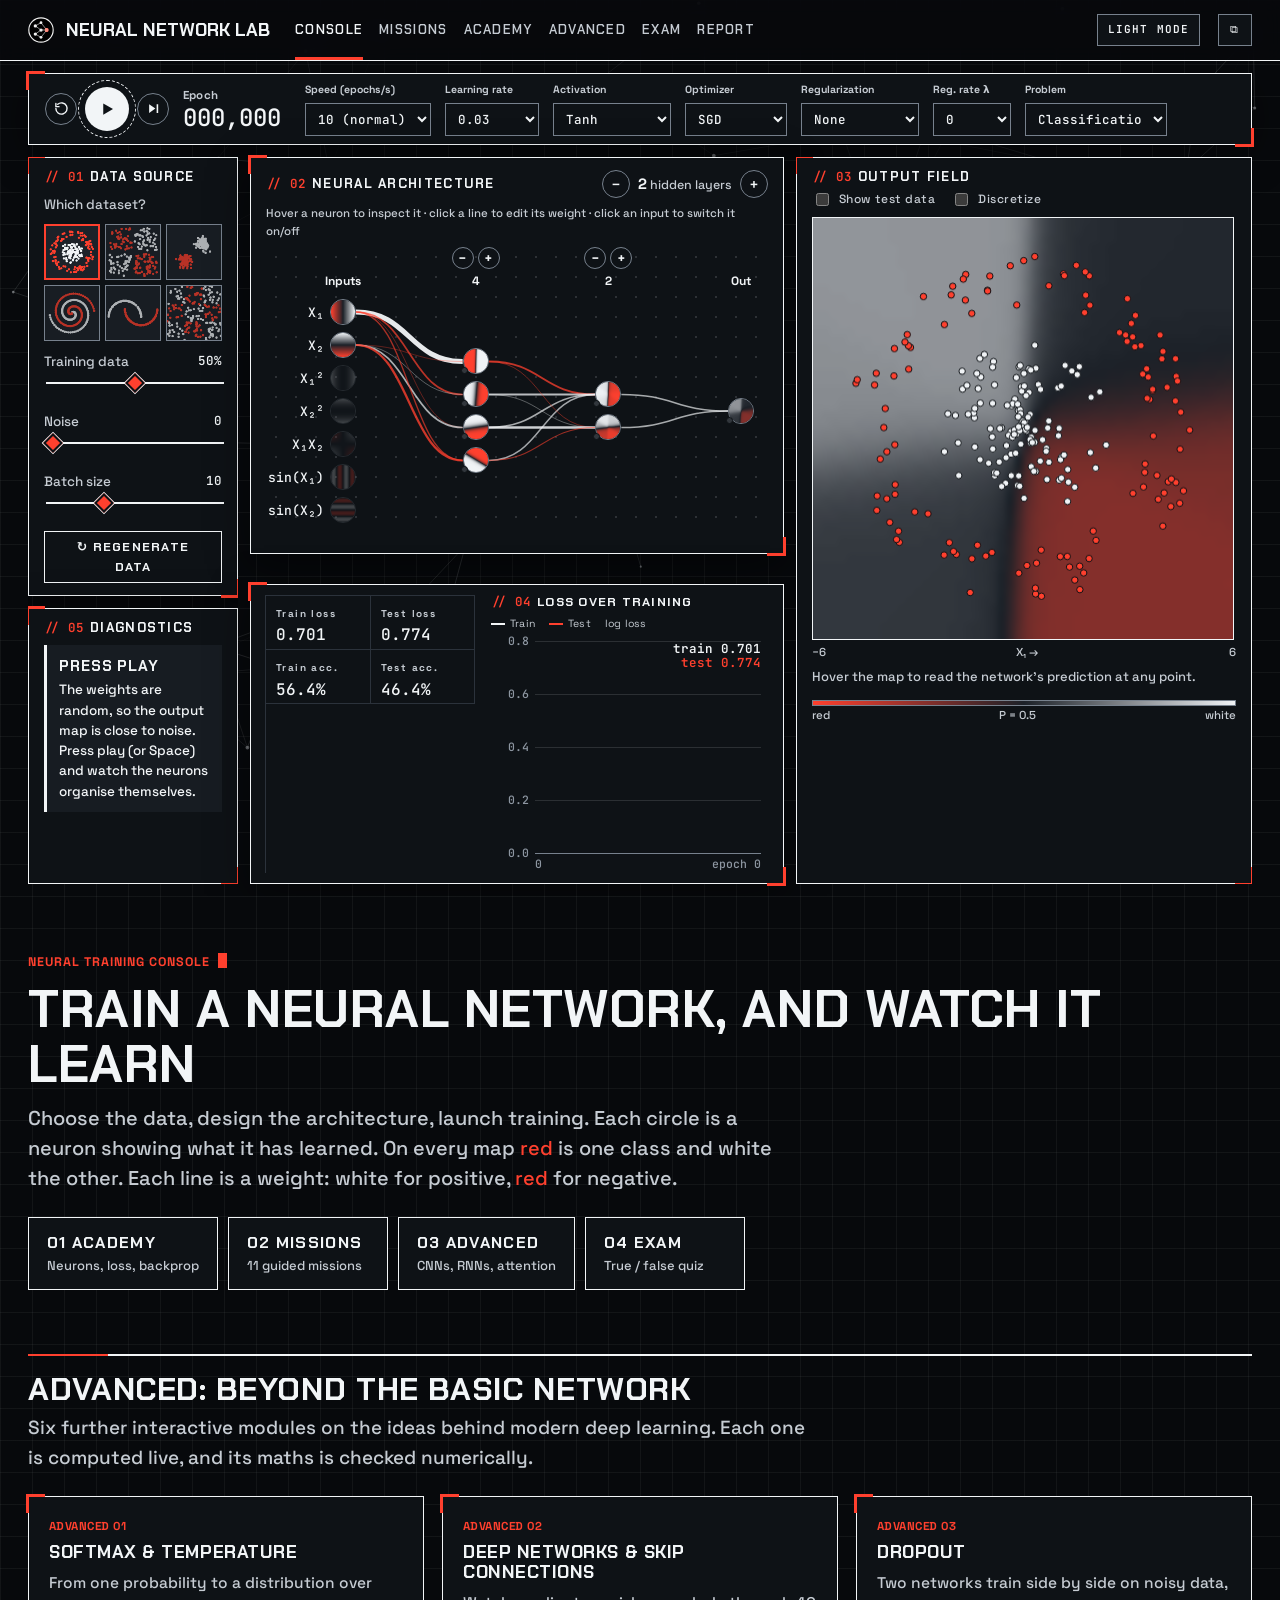
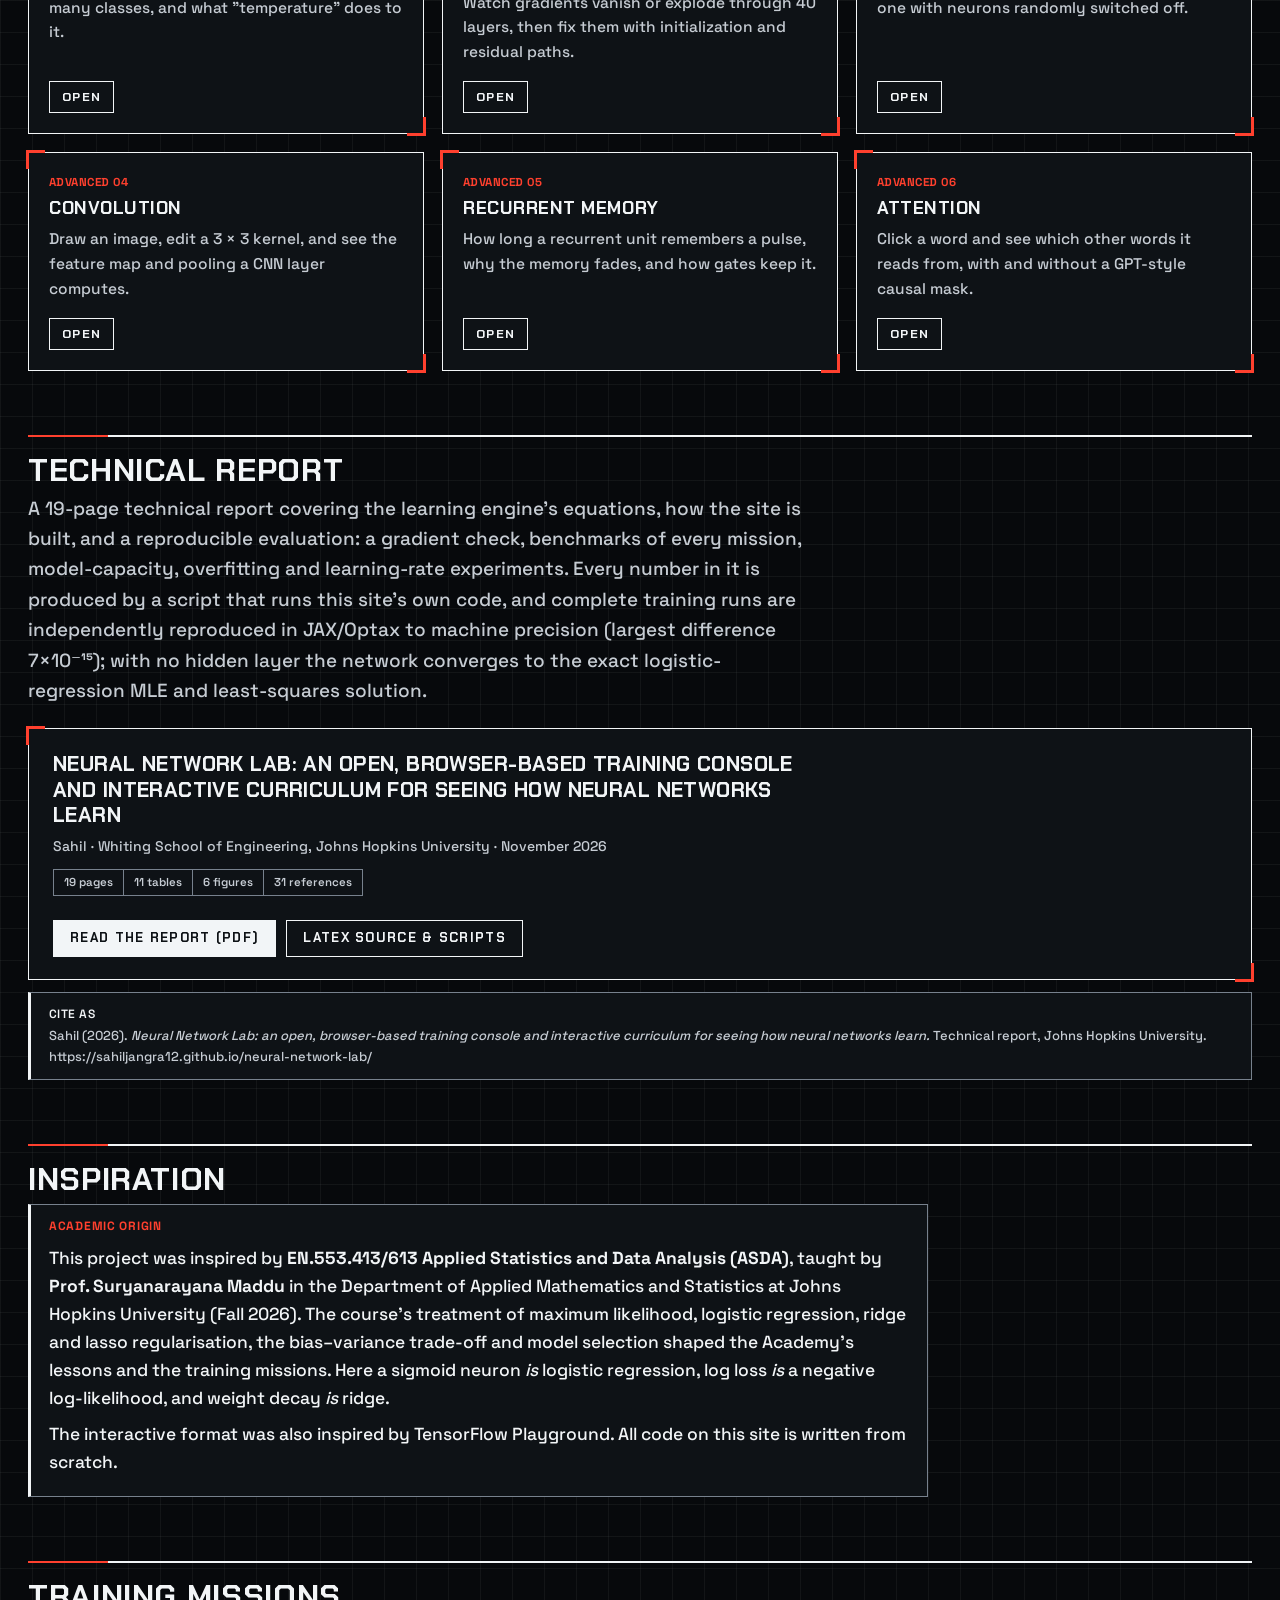
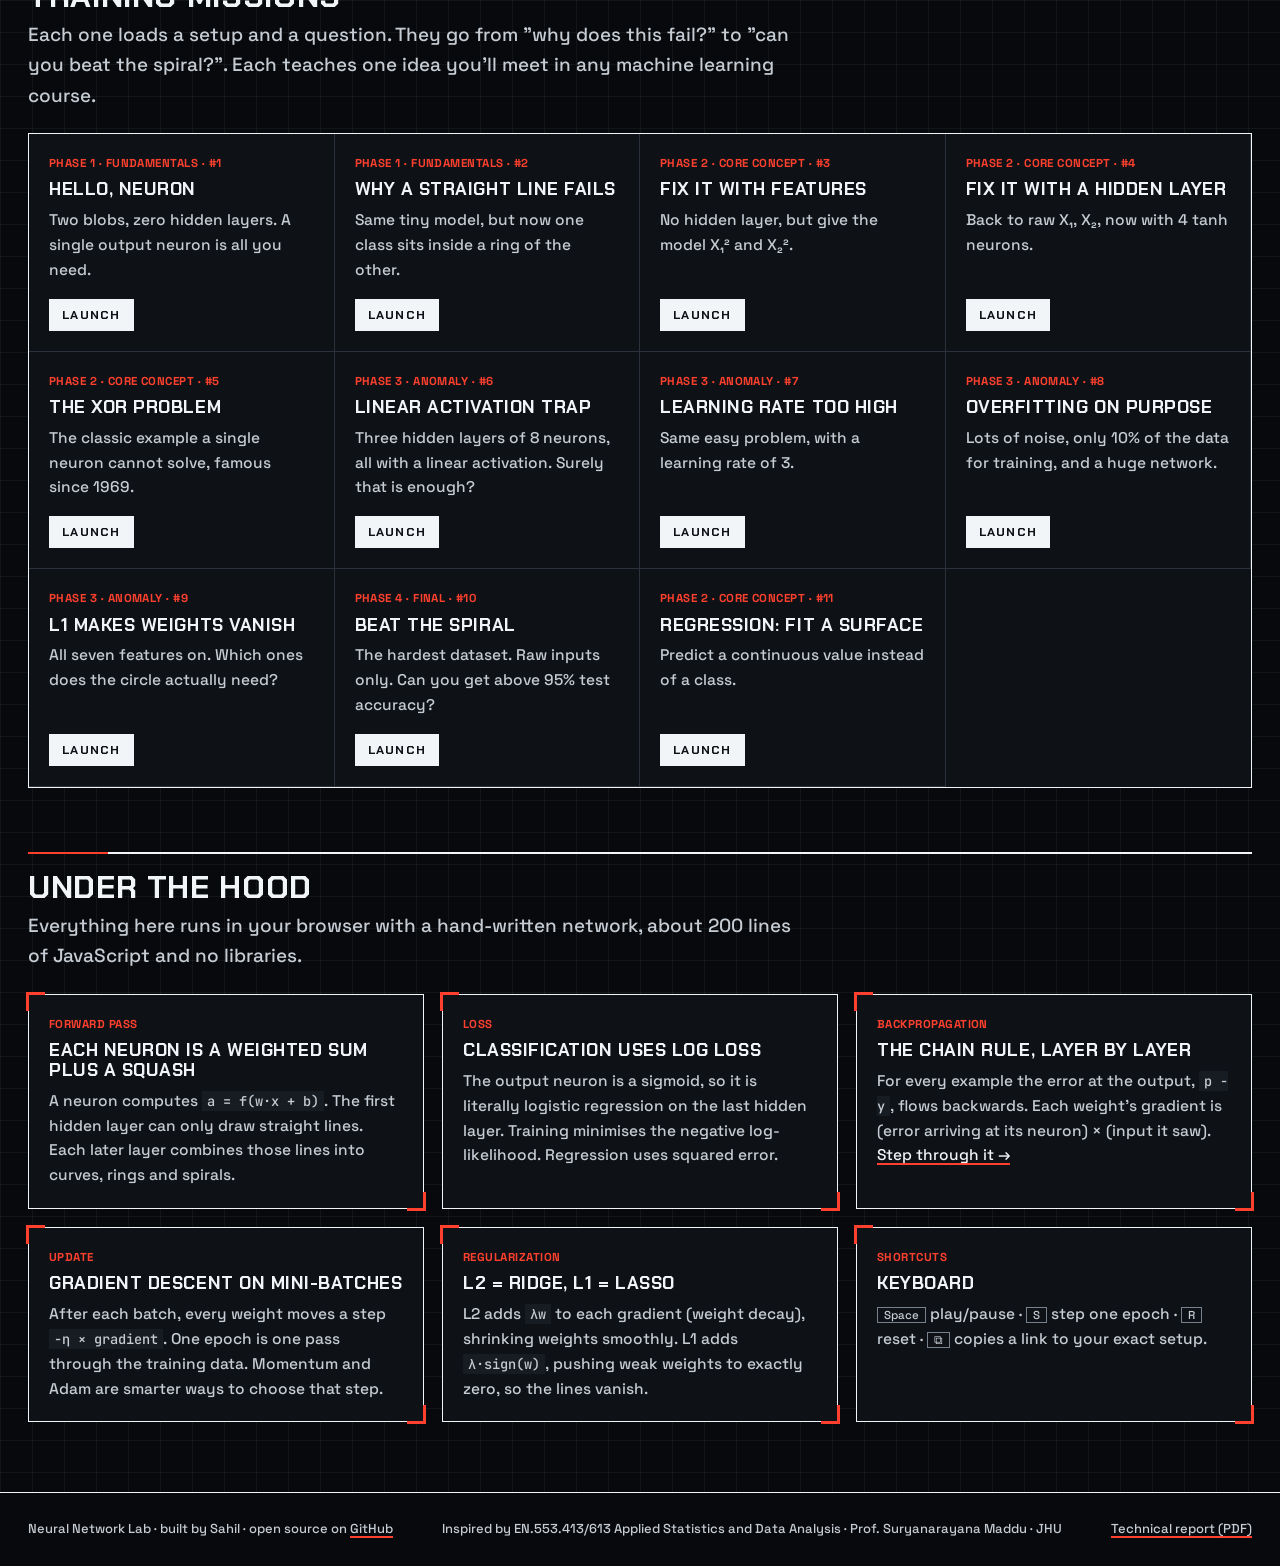
==== commit 84a1038c: "Dark theme by default with a light-mode switch; theme-aware canvases" ====
--- a/index.html
+++ b/index.html
@@ -3,15 +3,15 @@
 <head>
 <meta charset="utf-8">
 <meta name="viewport" content="width=device-width, initial-scale=1">
-<meta name="theme-color" content="#eef1f4">
+<meta name="theme-color" content="#07090c">
 <title>Neural Network Lab · Train a neural network in your browser</title>
 <meta name="description" content="An interactive neural network playground: build a network, train it live with backpropagation, and see what every neuron learns. With guided challenges and step-by-step lessons.">
 <link rel="icon" href="img/logo.svg" type="image/svg+xml">
 <link rel="preconnect" href="https://fonts.googleapis.com">
 <link href="https://fonts.googleapis.com/css2?family=Chakra+Petch:wght@600;700&family=Space+Grotesk:wght@500;600;700&family=JetBrains+Mono:wght@500;600&display=swap" rel="stylesheet">
-<link rel="stylesheet" href="css/style.css?v=202611261907">
-<link rel="stylesheet" href="css/future.css?v=202611261907">
-<script src="js/fx.js?v=202611261907"></script>
+<link rel="stylesheet" href="css/style.css?v=202611261914">
+<link rel="stylesheet" href="css/future.css?v=202611261914">
+<script src="js/fx.js?v=202611261914"></script>
 </head>
 <body>
 <header class="nav"><div class="in">
@@ -26,6 +26,7 @@
   </nav>
   <div class="sp"></div>
   <span class="status"><i></i>SYSTEM ONLINE</span>
+  <button class="iconbtn" id="themebtn" title="Switch between dark and light mode">LIGHT MODE</button>
   <button class="iconbtn" id="share" title="Copy a link to this exact setup" aria-label="Copy link">⧉</button>
 </div></header>
 
@@ -115,7 +116,7 @@
   <div>
     <div class="kicker">Neural training console</div>
     <h1>Train a neural network, and watch it learn</h1>
-    <p>Choose the data, design the architecture, launch training. Each circle is a neuron showing what it has learned. On every map <span style="color:var(--neg)">red</span> is one class and black the other. Each line is a weight: black for positive, <span style="color:var(--neg)">red</span> for negative.</p>
+    <p>Choose the data, design the architecture, launch training. Each circle is a neuron showing what it has learned. On every map <span style="color:var(--neg)">red</span> is one class and <span class="posname">white</span> the other. Each line is a weight: <span class="posname">white</span> for positive, <span style="color:var(--neg)">red</span> for negative.</p>
   </div>
   <div class="steps3">
     <a href="learn.html"><b>01 Academy</b>Neurons, loss, backprop</a>
@@ -193,7 +194,7 @@
 <div class="tooltip" id="tip"></div>
 <div class="wedit" id="wedit"><div style="margin-bottom:6px;color:var(--mut)" id="weditlbl">Weight</div><input id="weditin" type="number" step="0.1"> <button class="btn sm" id="weditok">Set</button></div>
 
-<script type="module" src="js/playground.js?v=202611261907"></script>
+<script type="module" src="js/playground.js?v=202611261914"></script>
 <script defer src="https://sahiljangra12.github.io/ask/ask.js" data-site="Neural Network Lab"></script>
 </body>
 </html>
--- a/css/style.css
+++ b/css/style.css
@@ -2,9 +2,9 @@
 :root {
   --bg: #ffffff; --card: #ffffff; --card2: #f4f4f2; --solid: #fafafa;
   --fg: #000000; --mut: #2b2b2b; --faint: #4d4d4d;
-  --line: rgba(0, 0, 0, .28); --line2: rgba(0, 0, 0, .6);
-  --acc: #111111; --acc2: #d0281a; --acc-soft: rgba(0, 0, 0, .04);
-  --pos: #000000; --neg: #c81e10; --ok: #000000; --warn: #c81e10; --bad: #c81e10;
+  --line: rgba(var(--inkc), .28); --line2: rgba(var(--inkc), .6);
+  --acc: #111111; --acc2: #d0281a; --acc-soft: rgba(var(--inkc), .04);
+  --pos: var(--fg); --neg: #c81e10; --ok: var(--fg); --warn: #c81e10; --bad: #c81e10;
   --display: 'Barlow Condensed', 'Barlow', 'Helvetica Neue', Arial, sans-serif;
   --body: 'Barlow', 'Helvetica Neue', Arial, sans-serif;
   --mono: 'Roboto Mono', ui-monospace, monospace;
@@ -18,7 +18,7 @@
 a:hover { text-decoration-color: var(--fg); }
 code, .mono { font-family: var(--mono); font-size: .9em; }
 h1, h2, h3, h4 { font-family: var(--display); letter-spacing: .06em; line-height: 1.1; font-weight: 600; text-transform: uppercase; }
-::selection { background: rgba(0,0,0, .25); }
+::selection { background: rgba(var(--inkc), .25); }
 
 /* ---------- Panels: thin rules, no decoration ---------- */
 .panel, .controls, .card, .widget, .mission .bar { position: relative; background: var(--card); border: 1px solid var(--line); }
@@ -51,8 +51,8 @@
 select:focus, input:focus { outline: 1px solid var(--fg); }
 input[type=number] { background: var(--bg); color: var(--fg); border: 1px solid var(--line2); padding: 4px 6px; font-family: var(--mono); }
 input[type=range] { -webkit-appearance: none; appearance: none; width: 100%; height: 18px; background: transparent; cursor: pointer; }
-input[type=range]::-webkit-slider-runnable-track { height: 1px; background: rgba(0,0,0,.45); }
-input[type=range]::-moz-range-track { height: 1px; background: rgba(0,0,0,.45); }
+input[type=range]::-webkit-slider-runnable-track { height: 1px; background: rgba(var(--inkc),.45); }
+input[type=range]::-moz-range-track { height: 1px; background: rgba(var(--inkc),.45); }
 input[type=range]::-webkit-slider-thumb { -webkit-appearance: none; width: 12px; height: 12px; margin-top: -5.5px; background: var(--fg); border-radius: 50%; }
 input[type=range]::-moz-range-thumb { width: 12px; height: 12px; background: var(--fg); border-radius: 50%; border: 0; }
 input[type=checkbox] { accent-color: #111; }
@@ -121,7 +121,7 @@
 .node:hover { transform: scale(1.12); z-index: 5; border-color: var(--fg); }
 .node.off { opacity: .22; }
 .node.off:hover { opacity: .55; }
-.node .bias { position: absolute; left: -3px; bottom: -1px; width: 7px; height: 7px; border-radius: 50%; border: 1px solid #fff; }
+.node .bias { position: absolute; left: -3px; bottom: -1px; width: 7px; height: 7px; border-radius: 50%; border: 1px solid var(--card); }
 .featlabel { position: absolute; font-size: 12px; color: var(--mut); text-align: right; width: 60px; font-family: var(--mono); pointer-events: none; }
 .colhead { position: absolute; text-align: center; font-size: 11px; color: var(--mut); font-family: var(--display); font-weight: 600; letter-spacing: .14em; text-transform: uppercase; }
 .colhead .pm { display: flex; gap: 4px; justify-content: center; margin-bottom: 3px; }
@@ -166,7 +166,7 @@
 .cards { display: grid; grid-template-columns: repeat(auto-fill, minmax(270px, 1fr)); gap: 0; border-top: 1px solid var(--line); border-left: 1px solid var(--line); }
 .cards .card { border: 0; border-right: 1px solid var(--line); border-bottom: 1px solid var(--line); background: transparent; }
 .card { padding: 20px; display: flex; flex-direction: column; gap: 8px; transition: background .2s; }
-.cards .card:hover { background: rgba(0,0,0,.04); }
+.cards .card:hover { background: rgba(var(--inkc),.04); }
 .card .lvl { font-family: var(--mono); font-size: 11px; text-transform: uppercase; letter-spacing: .14em; color: var(--mut); }
 .card h4 { margin: 0; font-size: 19px; }
 .card p { margin: 0; font-size: 14px; color: var(--mut); flex: 1; }
@@ -185,7 +185,7 @@
 #boot .term { font-family: var(--mono); color: var(--mut); font-size: 13px; line-height: 2; width: min(520px, 88vw); letter-spacing: .06em; }
 #boot .term .ok { color: var(--fg); }
 #boot .term .logo-big { font-family: var(--display); font-weight: 700; font-size: 26px; letter-spacing: .3em; color: var(--fg); margin-bottom: 18px; }
-#boot .bar2 { height: 1px; background: rgba(0,0,0,.15); margin-top: 16px; overflow: hidden; }
+#boot .bar2 { height: 1px; background: rgba(var(--inkc),.15); margin-top: 16px; overflow: hidden; }
 #boot .bar2 i { display: block; height: 100%; width: 0; background: var(--fg); transition: width .2s; }
 #boot .skip { color: var(--faint); font-size: 10.5px; margin-top: 12px; letter-spacing: .16em; text-transform: uppercase; }
 
@@ -224,7 +224,7 @@
 .facts div { border-right: 1px solid var(--line); border-bottom: 1px solid var(--line); padding: 8px 10px; font-size: 13px; font-family: var(--mono); }
 .facts div span { display: block; font-family: var(--display); font-weight: 600; font-size: 10.5px; text-transform: uppercase; letter-spacing: .16em; color: var(--mut); }
 .bp-svg { width: 100%; display: block; }
-.bp-svg text { font-family: var(--mono); font-size: 12.5px; fill: var(--fg); paint-order: stroke; stroke: #ffffff; stroke-width: 5px; stroke-linejoin: round; }
+.bp-svg text { font-family: var(--mono); font-size: 12.5px; fill: var(--fg); paint-order: stroke; stroke: var(--card); stroke-width: 5px; stroke-linejoin: round; }
 .bp-svg .lab { font-family: var(--body); fill: var(--mut); font-size: 12px; }
 .bpsteps { display: flex; gap: 0; flex-wrap: wrap; margin: 12px 0; border: 0; width: auto; }
 .bpsteps .pill { border: 1px solid var(--line2); margin: 0 -1px -1px 0; }
@@ -418,7 +418,7 @@
   .rtitle { font-size: 17px; }
   .cards { grid-template-columns: 1fr; }
   .mission .bar { flex-direction: column; gap: 8px; }
-  #fab { display: flex; position: fixed; right: 14px; bottom: 14px; z-index: 60; align-items: center; gap: 10px; background: rgba(255,255,255,.95); box-shadow: 0 2px 10px rgba(0,0,0,.12); border: 1px solid var(--line2); padding: 6px 14px 6px 6px; border-radius: 30px; backdrop-filter: blur(8px); }
+  #fab { display: flex; position: fixed; right: 14px; bottom: 14px; z-index: 60; align-items: center; gap: 10px; background: rgba(255,255,255,.95); box-shadow: 0 2px 10px rgba(var(--inkc),.12); border: 1px solid var(--line2); padding: 6px 14px 6px 6px; border-radius: 30px; backdrop-filter: blur(8px); }
   #fab button { width: 44px; height: 44px; border-radius: 50%; border: 0; background: var(--fg); color: var(--bg); display: grid; place-items: center; cursor: pointer; }
   #fab button svg { width: 18px; height: 18px; }
   #fab b { display: block; font-family: var(--mono); font-weight: 400; font-size: 13px; }
@@ -444,59 +444,59 @@
 
 /* light theme: no starfield */
 #fxcanvas, #fxbtn { display: none !important; }
-.panel, .controls, .widget { box-shadow: 0 1px 2px rgba(0,0,0,.04); }
+.panel, .controls, .widget { box-shadow: 0 1px 2px rgba(var(--inkc),.04); }
 
 /* ---------- Projector-friendly: darker, bolder text ---------- */
 body { font-weight: 500; }
 h1, h2, h3, h4, .brand, .rtitle { font-weight: 700; }
 b, strong { font-weight: 700; }
 code, .mono, .val, select, input[type=number], .formula, .bpexp .eq, .probe, .legend, .featlabel, .axis, .scalelbl, .nettip, .toc a, .cite, .rfacts, .sl, .facts div, .score, .gsearch, .status, .hero .kicker, .lesson .num, .card .lvl, .ilabel, footer.site .in { font-weight: 500; }
-.epoch b, .stat b { font-weight: 500; color: #000; }
+.epoch b, .stat b { font-weight: 500; color: var(--fg); }
 .ctl > span, .stat span, .epoch, .colhead, .nav nav a, .btn, .pill, .panel h3, .tagn, .facts div span { font-weight: 700; }
 .tagn { color: var(--mut); }
 .nettip, .axis, .scalelbl { font-size: 11.5px; }
 .ctl > span { font-size: 11.5px; }
 .stat span { font-size: 11.5px; }
-.featlabel { font-size: 13px; color: #000; }
-.colhead { font-size: 11.5px; color: #000; }
+.featlabel { font-size: 13px; color: var(--fg); }
+.colhead { font-size: 11.5px; color: var(--fg); }
 .sub, .row, .card p, .hero p, .section > p.lead, .lesson .lead { color: var(--mut); }
-.lesson > p, .lesson li, .callout, table.gl td, .inspo p, .academyintro p, .guide .card p { color: #000; }
-input[type=range]::-webkit-slider-runnable-track { height: 2px; background: rgba(0,0,0,.7); }
-input[type=range]::-moz-range-track { height: 2px; background: rgba(0,0,0,.7); }
+.lesson > p, .lesson li, .callout, table.gl td, .inspo p, .academyintro p, .guide .card p { color: var(--fg); }
+input[type=range]::-webkit-slider-runnable-track { height: 2px; background: rgba(var(--inkc),.7); }
+input[type=range]::-moz-range-track { height: 2px; background: rgba(var(--inkc),.7); }
 .bp-svg text { font-weight: 500; font-size: 13px; }
 .bp-svg .lab { font-weight: 600; }
 
 /* ---------- Tinted page background so white panels stand out ---------- */
-:root { --bg: #e4e7eb; --card: #ffffff; --card2: #eef0f3; --solid: #ffffff; }
-body { background-color: #e4e7eb; background-image: linear-gradient(rgba(0,0,0,.045) 1px, transparent 1px), linear-gradient(90deg, rgba(0,0,0,.045) 1px, transparent 1px); background-size: 28px 28px; background-attachment: fixed; }
-.nav { background: rgba(255,255,255,.96); border-bottom: 2px solid #000; }
-.panel, .controls, .widget, .mission .bar, .reportbox, .quiz .q, .guide .card { background: #fff; border: 1.5px solid #000; box-shadow: 4px 4px 0 rgba(0,0,0,.14); }
-.cards { background: #fff; border: 1.5px solid #000; box-shadow: 4px 4px 0 rgba(0,0,0,.14); }
-.cards .card { background: #fff; }
+:root { --bg: #e4e7eb; --card2: #eef0f3; }
+body { background-color: #e4e7eb; background-image: linear-gradient(rgba(var(--inkc),.045) 1px, transparent 1px), linear-gradient(90deg, rgba(var(--inkc),.045) 1px, transparent 1px); background-size: 28px 28px; background-attachment: fixed; }
+.nav { background: rgba(255,255,255,.96); border-bottom: 2px solid var(--fg); }
+.panel, .controls, .widget, .mission .bar, .reportbox, .quiz .q, .guide .card { background: var(--card); border: 1.5px solid var(--fg); box-shadow: 4px 4px 0 rgba(var(--inkc),.14); }
+.cards { background: var(--card); border: 1.5px solid var(--fg); box-shadow: 4px 4px 0 rgba(var(--inkc),.14); }
+.cards .card { background: var(--card); }
 .cards .card:hover { background: #f3f4f6; }
-select, input[type=number], .gsearch, .wedit, #boot { background: #fff; }
-.btn { background: #fff; } .btn.pri { background: #000; color: #fff; } .btn:hover { background: #000; color: #fff; } .btn.pri:hover { background: #fff; color: #000; }
-.iconbtn, .roundbtn, .colhead .pm button, .steps3 a, .pills { background: #fff; }
-.iconbtn:hover, .colhead .pm button:hover, .pill.on, .steps3 a:hover { background: #000; color: #fff; }
-.steps3 a:hover b { color: #fff; }
-.play, #fab button { color: #fff; background: #000; }
-.tooltip { background: #000; color: #fff; } .tooltip .mono { color: #fff; }
-.net { background-image: radial-gradient(rgba(0,0,0,.16) 1px, transparent 1px); background-size: 20px 20px; }
-#out, canvas.plot { border: 1.5px solid #000; }
-.stat { background: #fff; }
+select, input[type=number], .gsearch, .wedit, #boot { background: var(--card); }
+.btn { background: var(--card); } .btn.pri { background: var(--fg); color: var(--card); } .btn:hover { background: var(--fg); color: var(--card); } .btn.pri:hover { background: var(--card); color: var(--fg); }
+.iconbtn, .roundbtn, .colhead .pm button, .steps3 a, .pills { background: var(--card); }
+.iconbtn:hover, .colhead .pm button:hover, .pill.on, .steps3 a:hover { background: var(--fg); color: var(--card); }
+.steps3 a:hover b { color: var(--card); }
+.play, #fab button { color: var(--card); background: var(--fg); }
+.tooltip { background: var(--fg); color: var(--card); } .tooltip .mono { color: var(--card); }
+.net { background-image: radial-gradient(rgba(var(--inkc),.16) 1px, transparent 1px); background-size: 20px 20px; }
+#out, canvas.plot { border: 1.5px solid var(--fg); }
+.stat { background: var(--card); }
 .insight, .callout, .formula, .bpexp .eq { background: #eef0f3; }
-.inspo, .academyintro p, .cite { background: #fff; padding: 12px 18px; border: 1.5px solid #000; border-left-width: 4px; }
+.inspo, .academyintro p, .cite { background: var(--card); padding: 12px 18px; border: 1.5px solid var(--fg); border-left-width: 4px; }
 .lesson > p, .lesson li, .lesson .lead, .section > p.lead, .hero p { text-shadow: 0 0 0 transparent; }
-footer.site { background: #fff; border-top: 2px solid #000; }
+footer.site { background: var(--card); border-top: 2px solid var(--fg); }
 .toc { background: transparent; }
-@media print { body { background: #fff; } }
+@media print { body { background: var(--card); } }
 /* Academy: reading column on a white sheet; widgets inside go flat */
-.learn > main { background: #fff; border: 1.5px solid #000; box-shadow: 4px 4px 0 rgba(0,0,0,.14); padding: 0 34px 40px; margin: 26px 0 0; }
+.learn > main { background: var(--card); border: 1.5px solid var(--fg); box-shadow: 4px 4px 0 rgba(var(--inkc),.14); padding: 0 34px 40px; margin: 26px 0 0; }
 .learn > main .widget, .learn > main .quiz .q { box-shadow: none; }
-.learn > main .academyintro p { border: 0; border-left: 4px solid #000; }
+.learn > main .academyintro p { border: 0; border-left: 4px solid var(--fg); }
 .toc { padding-top: 40px; }
-.toc a { background: #fff; }
-.section > p.lead, .hero p { color: #000; }
+.toc a { background: var(--card); }
+.section > p.lead, .hero p { color: var(--fg); }
 @media (max-width: 860px) { .learn > main { padding: 0 14px 28px; margin-top: 14px; } .learn { padding-left: 10px; padding-right: 10px; } }
 
 /* Small phones: keep the glossary table inside the screen. */
--- a/css/future.css
+++ b/css/future.css
@@ -2,6 +2,7 @@
    Paper page, serif headings and prose, sans labels, figure-like panels.
    Light only; ink is near-black and medium/bold for projectors. */
 :root {
+  --inkc: 11,11,11; --navbg: rgba(255,255,255,.88);
   --bg: #eef1f4; --card: #ffffff; --card2: #eef1f4; --solid: #ffffff;
   --fg: #0b0b0b; --mut: #2e2c28; --faint: #55524b;
   --line: #c3c9d1; --line2: #5b636e;
@@ -12,7 +13,7 @@
   --ui: 'Space Grotesk', system-ui, -apple-system, sans-serif;
   --mono: 'JetBrains Mono', ui-monospace, Menlo, monospace;
 }
-body { background: var(--bg); background-image: linear-gradient(rgba(11,11,11,.05) 1px, transparent 1px), linear-gradient(90deg, rgba(11,11,11,.05) 1px, transparent 1px); background-size: 32px 32px; font-family: var(--body); font-weight: 500; font-size: 16.5px; color: var(--fg); }
+body { background: var(--bg); background-image: linear-gradient(rgba(var(--inkc),.05) 1px, transparent 1px), linear-gradient(90deg, rgba(var(--inkc),.05) 1px, transparent 1px); background-size: 32px 32px; font-family: var(--body); font-weight: 500; font-size: 16.5px; color: var(--fg); }
 h1, h2, h3, h4 { font-family: var(--display); text-transform: uppercase; letter-spacing: .02em; font-weight: 700; }
 b, strong { font-weight: 700; }
 a { color: var(--fg); text-decoration-color: var(--neg); text-decoration-thickness: 1.5px; }
@@ -22,7 +23,7 @@
 #fxcanvas { display: block !important; position: fixed; inset: 0; z-index: -1; pointer-events: none; }
 
 /* ---------- Masthead ---------- */
-.nav { background: rgba(255,255,255,.88); border-bottom: 1.5px solid var(--fg); box-shadow: none; backdrop-filter: blur(10px); -webkit-backdrop-filter: blur(10px); }
+.nav { background: var(--navbg); border-bottom: 1.5px solid var(--fg); box-shadow: none; backdrop-filter: blur(10px); -webkit-backdrop-filter: blur(10px); }
 .brand { font-family: var(--display); font-weight: 700; font-size: 19px; letter-spacing: .12em; text-transform: uppercase; }
 .brand .logo { width: 26px; height: 26px; }
 .nav nav { gap: 2px; }
@@ -30,12 +31,12 @@
 .nav nav a:hover { color: var(--neg); background: none; }
 .nav nav a.on { color: var(--fg); }
 .nav nav a.on::after { background: var(--neg); height: 3px; left: 11px; right: 11px; }
-.iconbtn { font-family: var(--ui); border: 1px solid var(--line2); border-radius: 0; background: #fff; color: var(--fg); }
-.iconbtn:hover { background: var(--fg); color: #fff; }
+.iconbtn { font-family: var(--ui); border: 1px solid var(--line2); border-radius: 0; background: var(--card); color: var(--fg); }
+.iconbtn:hover { background: var(--fg); color: var(--card); }
 
 /* ---------- Figures (panels) ---------- */
 .panel, .controls, .widget, .mission .bar, .reportbox, .cards, .guide .card, .quiz .q {
-  background: #fff; border: 1px solid var(--line2); border-top: 3px solid var(--fg); border-radius: 0; box-shadow: none;
+  background: var(--card); border: 1px solid var(--line2); border-top: 3px solid var(--fg); border-radius: 0; box-shadow: none;
 }
 .panel h3, .chartbox h3 { font-family: var(--display); font-weight: 700; font-size: 13.5px; letter-spacing: .1em; text-transform: uppercase; color: var(--fg); }
 .tagn { font-family: var(--mono); font-style: normal; font-weight: 600; font-size: 12.5px; color: var(--neg); letter-spacing: 0; margin-right: 6px; }
@@ -52,33 +53,33 @@
 .stat b { font-size: 19px; }
 .colhead { font-weight: 700; font-size: 12px; letter-spacing: 0; text-transform: none; color: var(--fg); }
 .featlabel { font-size: 13px; color: var(--fg); }
-.net { background-image: radial-gradient(rgba(11,11,11,.14) 1px, transparent 1px); background-size: 20px 20px; }
+.net { background-image: radial-gradient(rgba(var(--inkc),.14) 1px, transparent 1px); background-size: 20px 20px; }
 #out, canvas.plot { border: 1px solid var(--fg); border-radius: 0; }
 .ds { border: 1px solid var(--line2); border-radius: 0; } .ds.on { border: 2px solid var(--neg); }
 .ds .tip { font-family: var(--ui); letter-spacing: 0; }
 
 /* ---------- Controls ---------- */
-select, input[type=number], .gsearch { border: 1px solid var(--line2); border-radius: 0; background: #fff; font-size: 13.5px; }
-.btn { font-family: var(--display); font-weight: 700; font-size: 13px; letter-spacing: .1em; text-transform: uppercase; border: 1.5px solid var(--fg); border-radius: 0; position: relative; overflow: hidden; z-index: 0; transition: color .25s; background: #fff; color: var(--fg); padding: 7px 16px; }
-.btn:hover { background: var(--fg); color: #fff; }
-.btn.pri { background: var(--fg); color: #fff; } .btn.pri:hover { background: var(--neg); border-color: var(--neg); color: #fff; }
+select, input[type=number], .gsearch { border: 1px solid var(--line2); border-radius: 0; background: var(--card); font-size: 13.5px; }
+.btn { font-family: var(--display); font-weight: 700; font-size: 13px; letter-spacing: .1em; text-transform: uppercase; border: 1.5px solid var(--fg); border-radius: 0; position: relative; overflow: hidden; z-index: 0; transition: color .25s; background: var(--card); color: var(--fg); padding: 7px 16px; }
+.btn:hover { background: var(--fg); color: var(--card); }
+.btn.pri { background: var(--fg); color: var(--card); } .btn.pri:hover { background: var(--neg); border-color: var(--neg); color: var(--card); }
 .btn.sm { font-size: 12.5px; padding: 5px 12px; }
-.play, #fab button { background: var(--fg); color: #fff; } .play:hover { background: var(--neg); }
-.roundbtn, .colhead .pm button { background: #fff; border: 1px solid var(--line2); color: var(--fg); }
-.roundbtn:hover, .colhead .pm button:hover { background: var(--fg); color: #fff; border-color: var(--fg); }
-.pills { border: 1px solid var(--fg); border-radius: 0; overflow: hidden; background: #fff; }
+.play, #fab button { background: var(--fg); color: var(--card); } .play:hover { background: var(--neg); }
+.roundbtn, .colhead .pm button { background: var(--card); border: 1px solid var(--line2); color: var(--fg); }
+.roundbtn:hover, .colhead .pm button:hover { background: var(--fg); color: var(--card); border-color: var(--fg); }
+.pills { border: 1px solid var(--fg); border-radius: 0; overflow: hidden; background: var(--card); }
 .pill { font-family: var(--display); font-weight: 600; font-size: 13px; letter-spacing: .05em; text-transform: uppercase; transition: background .2s, color .2s; color: var(--mut); border-right: 1px solid var(--line2); padding: 6px 13px; }
 .pill:hover { color: var(--neg); }
-.pill.on { background: var(--fg); color: #fff; }
+.pill.on { background: var(--fg); color: var(--card); }
 .bpsteps { border: 0; overflow: visible; background: none; } .bpsteps .pill { border: 1px solid var(--line2); }
 input[type=range]::-webkit-slider-runnable-track { height: 2px; background: var(--fg); }
 input[type=range]::-moz-range-track { height: 2px; background: var(--fg); }
-input[type=range]::-webkit-slider-thumb { background: var(--neg); width: 14px; height: 14px; margin-top: -6px; border: 2px solid #fff; box-shadow: 0 0 0 1px var(--fg); }
-input[type=range]::-moz-range-thumb { background: var(--neg); border: 2px solid #fff; box-shadow: 0 0 0 1px var(--fg); }
+input[type=range]::-webkit-slider-thumb { background: var(--neg); width: 14px; height: 14px; margin-top: -6px; border: 2px solid var(--card); box-shadow: 0 0 0 1px var(--fg); }
+input[type=range]::-moz-range-thumb { background: var(--neg); border: 2px solid var(--card); box-shadow: 0 0 0 1px var(--fg); }
 input[type=checkbox] { accent-color: var(--neg); }
-.tooltip { background: var(--fg); color: #fff; border-radius: 0; font-weight: 500; }
-.tooltip .mono { background: none; color: #fff; padding: 0; }
-.wedit { border: 1px solid var(--fg); border-radius: 0; box-shadow: 0 6px 20px rgba(0,0,0,.18); }
+.tooltip { background: var(--fg); color: var(--card); border-radius: 0; font-weight: 500; }
+.tooltip .mono { background: none; color: var(--card); padding: 0; }
+.wedit { border: 1px solid var(--fg); border-radius: 0; box-shadow: 0 6px 20px rgba(var(--inkc),.18); }
 
 /* ---------- Notes, callouts, formulas ---------- */
 .insight { background: var(--card2); border: 0; border-left: 3px solid var(--fg); font-size: 14px; font-weight: 500; line-height: 1.5; }
@@ -100,10 +101,10 @@
 .hero h1 { font-size: 52px; letter-spacing: .01em; line-height: 1.05; text-transform: uppercase; }
 .hero p { font-size: 20px; line-height: 1.5; color: var(--mut); max-width: 760px; }
 .steps3 { border: 0; gap: 10px; flex-wrap: wrap; }
-.steps3 a { font-family: var(--ui); font-weight: 500; font-size: 13px; background: #fff; border: 1px solid var(--line2); border-top: 3px solid var(--fg); min-width: 160px; }
+.steps3 a { font-family: var(--ui); font-weight: 500; font-size: 13px; background: var(--card); border: 1px solid var(--line2); border-top: 3px solid var(--fg); min-width: 160px; }
 .steps3 a:first-child { border-left: 1px solid var(--line2); }
 .steps3 a b { font-family: var(--display); font-size: 16px; letter-spacing: .08em; text-transform: uppercase; }
-.steps3 a:hover { background: var(--fg); color: #ddd; } .steps3 a:hover b { color: #fff; }
+.steps3 a:hover { background: var(--fg); color: #ddd; } .steps3 a:hover b { color: var(--card); }
 .section { margin: 64px auto; }
 .section > h2 { font-size: 32px; padding-top: 18px; position: relative; }
 .section > p.lead { font-size: 19px; color: var(--mut); max-width: 780px; }
@@ -115,17 +116,17 @@
 .card p, .guide .card p { font-family: var(--body); font-size: 15.5px; color: var(--mut); }
 .rtitle { font-family: var(--display); font-size: 21px; letter-spacing: .02em; text-transform: uppercase; font-weight: 700; }
 .rfacts span { border-color: var(--line2); font-weight: 600; }
-.inspo, .cite { background: #fff; border: 1px solid var(--line2); border-left: 3px solid var(--fg); }
+.inspo, .cite { background: var(--card); border: 1px solid var(--line2); border-left: 3px solid var(--fg); }
 .cite span { font-family: var(--ui); letter-spacing: .04em; }
 .inspo p { font-size: 17.5px; color: var(--fg); }
 .ilabel { font-weight: 700; letter-spacing: .06em; color: var(--neg); }
-.kbd { border-radius: 0; background: #fff; }
+.kbd { border-radius: 0; background: var(--card); }
 footer.site { background: var(--bg); border-top: 1px solid var(--fg); }
 footer.site .in { font-weight: 500; font-size: 13px; letter-spacing: 0; text-transform: none; color: var(--mut); }
 
 /* ---------- Article pages (Academy, Advanced) ---------- */
 .learn { max-width: 1240px; }
-.learn > main { background: #fff; border: 1px solid var(--line2); border-top: 3px solid var(--fg); box-shadow: none; padding: 0 44px 48px; }
+.learn > main { background: var(--card); border: 1px solid var(--line2); border-top: 3px solid var(--fg); box-shadow: none; padding: 0 44px 48px; }
 .toc b { font-family: var(--ui); font-weight: 700; font-size: 12px; letter-spacing: .06em; text-transform: uppercase; color: var(--neg); }
 .toc a { font-family: var(--ui); font-weight: 500; font-size: 14px; background: none; border-left: 1px solid var(--line2); color: var(--mut); }
 .toc a.on, .toc a:hover { color: var(--fg); font-weight: 700; border-left: 3px solid var(--neg); padding-left: 10px; }
@@ -187,7 +188,7 @@
   #fab { font-family: var(--ui); border-radius: 30px; }
 }
 @media (max-width: 400px) { .nav nav a { font-size: 11.5px; padding: 6px 4px; } }
-@media print { body { background: #fff; } }
+@media print { body { background: var(--card); } }
 a.btn, a.btn:hover { text-decoration: none; }
 .hero h1 { scroll-margin-top: 90px; } .section, .lesson { scroll-margin-top: 76px; }
 
@@ -209,14 +210,14 @@
 .panel:hover::before, .panel:hover::after, .widget:hover::before, .widget:hover::after, .guide .card:hover::before, .guide .card:hover::after, .reportbox:hover::before, .reportbox:hover::after { width: 30px; height: 30px; }
 .advcard { border-top-color: var(--fg) !important; }
 .guide .card, .cards .card { transition: transform .25s ease, box-shadow .25s ease, background .2s; }
-.guide .card:hover { transform: translateY(-4px); box-shadow: 6px 6px 0 rgba(11,11,11,.14); }
+.guide .card:hover { transform: translateY(-4px); box-shadow: 6px 6px 0 rgba(var(--inkc),.14); }
 .steps3 a { border: 1.5px solid var(--fg); border-top: 1.5px solid var(--fg); transition: transform .2s, background .2s, color .2s; }
 .steps3 a:first-child { border-left: 1.5px solid var(--fg); }
 .steps3 a:hover { transform: translateY(-3px); }
 
 /* buttons: ink sweep */
 .btn::after { content: ''; position: absolute; inset: 0; background: var(--fg); transform: translateX(-101%); transition: transform .28s ease; z-index: -1; }
-.btn:hover { background: #fff; color: #fff; } .btn:hover::after { transform: none; }
+.btn:hover { background: var(--card); color: var(--card); } .btn:hover::after { transform: none; }
 .btn.pri::after { background: var(--neg); } .btn.pri:hover { background: var(--fg); border-color: var(--neg); }
 .btn:disabled::after { display: none; } .btn:disabled:hover { color: var(--fg); }
 .pill:hover { background: var(--card2); } .pill.on:hover { background: var(--fg); }
@@ -267,7 +268,7 @@
 .insight { animation: fadein .35s ease; }
 
 /* boot overlay */
-#boot { display: flex !important; position: fixed; inset: 0; z-index: 400; background: #fff; align-items: center; justify-content: center; transition: opacity .45s, transform .45s; cursor: pointer; }
+#boot { display: flex !important; position: fixed; inset: 0; z-index: 400; background: var(--card); align-items: center; justify-content: center; transition: opacity .45s, transform .45s; cursor: pointer; }
 #boot.hide { opacity: 0; transform: scale(1.03); pointer-events: none; }
 #boot .term { font-family: var(--mono); font-weight: 600; color: var(--fg); font-size: 13px; line-height: 2; width: min(520px, 86vw); letter-spacing: .06em; }
 #boot .logo-big { font-family: var(--display); font-weight: 700; font-size: 26px; letter-spacing: .22em; color: var(--fg); margin-bottom: 16px; }
@@ -290,3 +291,23 @@
 @media (prefers-reduced-motion: reduce) { *, *::before, *::after { animation: none !important; transition: none !important; } .rv { opacity: 1; transform: none; } .hero h1 { -webkit-text-fill-color: currentColor; color: var(--fg); background: none; } #fxcanvas { display: none !important; } }
 @media print { #fxcanvas, #boot { display: none !important; } .rv { opacity: 1; transform: none; } }
 .lesson > .formula { white-space: pre-wrap; }
+
+/* ================= Dark theme (default) ================= */
+html[data-theme="dark"] {
+  color-scheme: dark; --inkc: 235,240,245; --navbg: rgba(7,9,12,.86);
+  --bg: #07090c; --card: #0e1216; --card2: #171c22; --solid: #0e1216;
+  --fg: #f2f5f7; --mut: #c6ccd3; --faint: #8d96a1;
+  --line: #2b323b; --line2: #77818d;
+  --acc: #f2f5f7; --acc2: #ff402e; --acc-soft: #171c22;
+  --pos: #f2f5f7; --neg: #ff402e; --ok: #f2f5f7; --warn: #ff402e; --bad: #ff402e;
+}
+html[data-theme="dark"] .scale { background: linear-gradient(90deg, rgb(255,64,46), rgb(28,33,40), rgb(240,243,246)); }
+html:not([data-theme="dark"]) .scale { background: linear-gradient(90deg, rgb(208,23,10), rgb(238,241,244), rgb(11,11,11)); }
+html[data-theme="dark"] .brand .logo { filter: invert(1) hue-rotate(180deg); }
+html[data-theme="dark"] .guide .card:hover { box-shadow: 6px 6px 0 rgba(255,64,46,.35); }
+html[data-theme="dark"] .status i, html[data-theme="dark"] .toc .prog i { box-shadow: 0 0 10px rgba(255,64,46,.8); }
+html[data-theme="dark"] .panel, html[data-theme="dark"] .widget, html[data-theme="dark"] .controls { box-shadow: 0 10px 40px rgba(0,0,0,.45); }
+html[data-theme="dark"] .outbox::after { box-shadow: 0 0 16px 3px rgba(255,64,46,.7); }
+#themebtn { width: auto; font-family: var(--mono); font-weight: 600; font-size: 11px; letter-spacing: .1em; padding: 0 10px; white-space: nowrap; }
+@media (max-width: 860px) { #themebtn { font-size: 10px; padding: 0 6px; letter-spacing: .04em; } }
+@media (max-width: 480px) { #themebtn { font-size: 0; min-width: 30px; width: 30px; padding: 0; } #themebtn::before { content: '◐'; font-size: 16px; } .nav .in { gap: 6px; } }
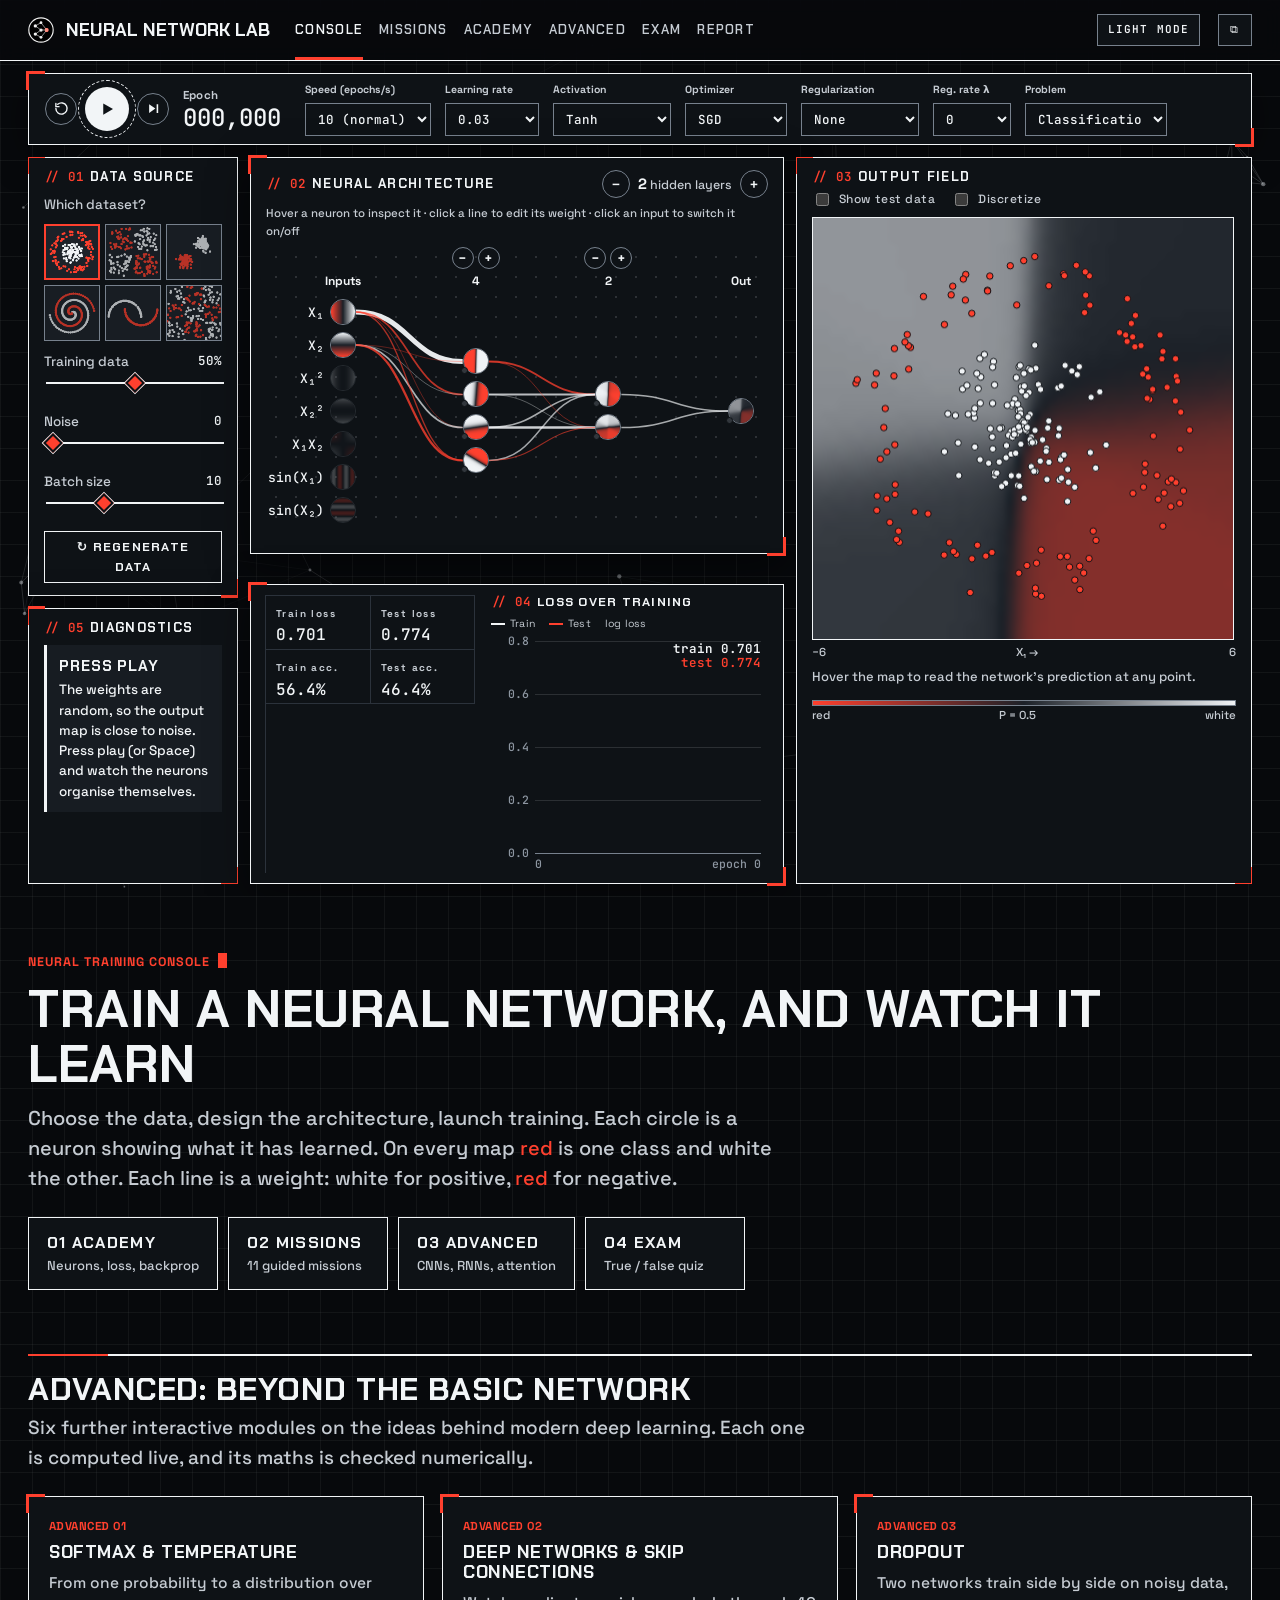
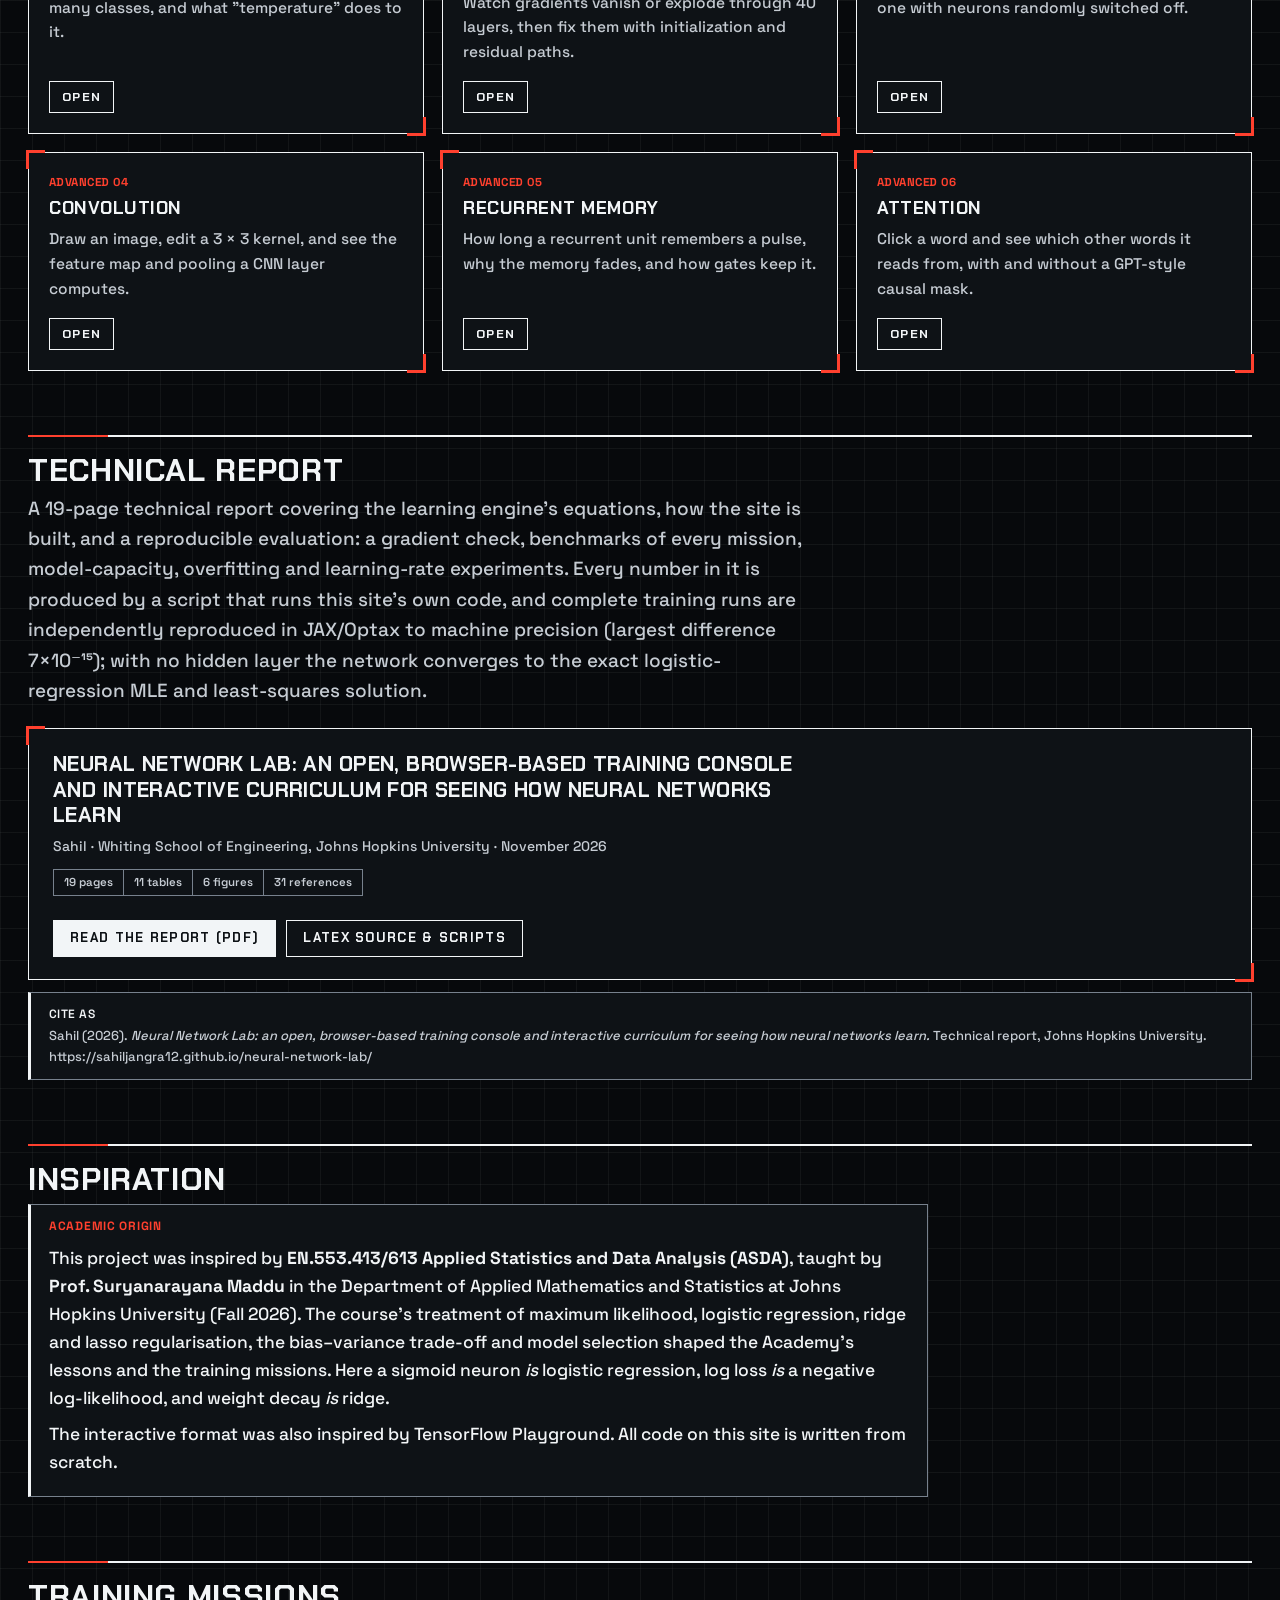
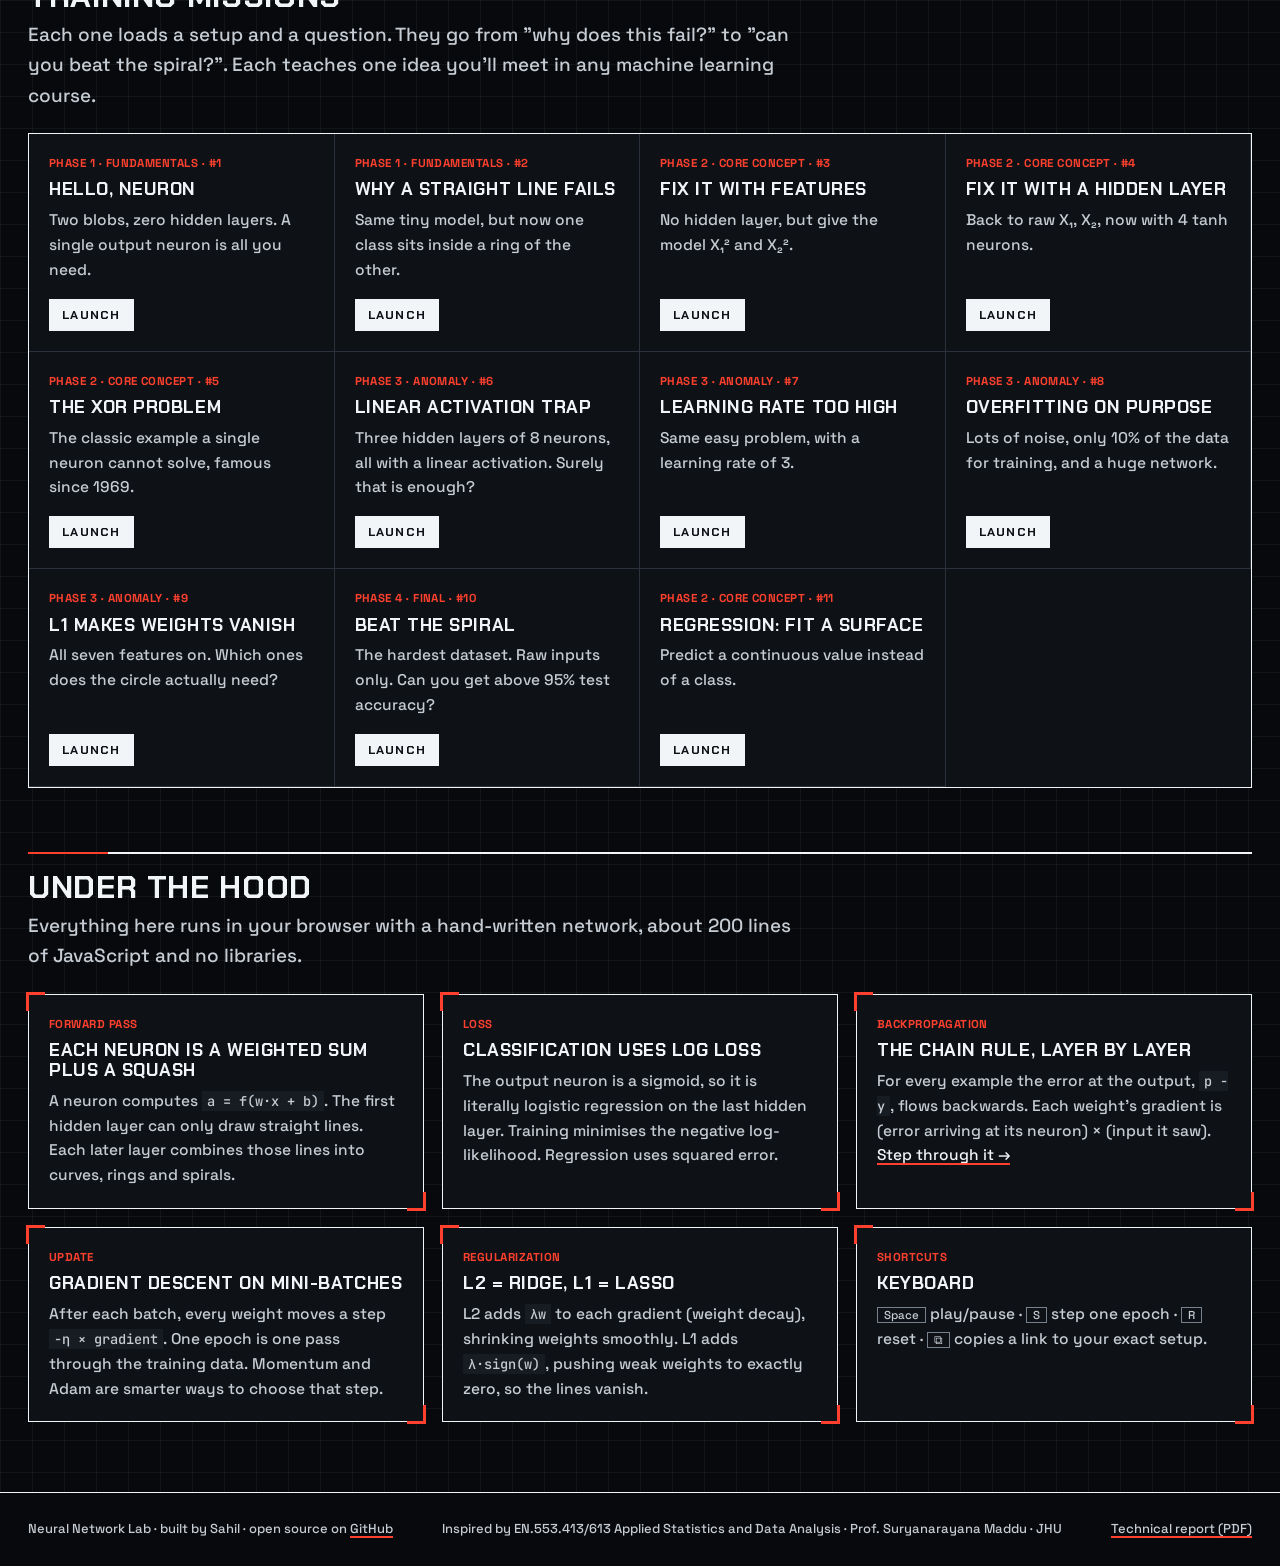
==== commit 494ae376: "Show the 'Ask Claude' link only on this site's content pages" ====
--- a/index.html
+++ b/index.html
@@ -195,6 +195,6 @@
 <div class="wedit" id="wedit"><div style="margin-bottom:6px;color:var(--mut)" id="weditlbl">Weight</div><input id="weditin" type="number" step="0.1"> <button class="btn sm" id="weditok">Set</button></div>
 
 <script type="module" src="js/playground.js?v=202611261914"></script>
-<script defer src="https://sahiljangra12.github.io/ask/ask.js" data-site="Neural Network Lab"></script>
+<script defer src="https://sahiljangra12.github.io/ask/ask.js" data-site="Neural Network Lab" data-claude="on"></script>
 </body>
 </html>
